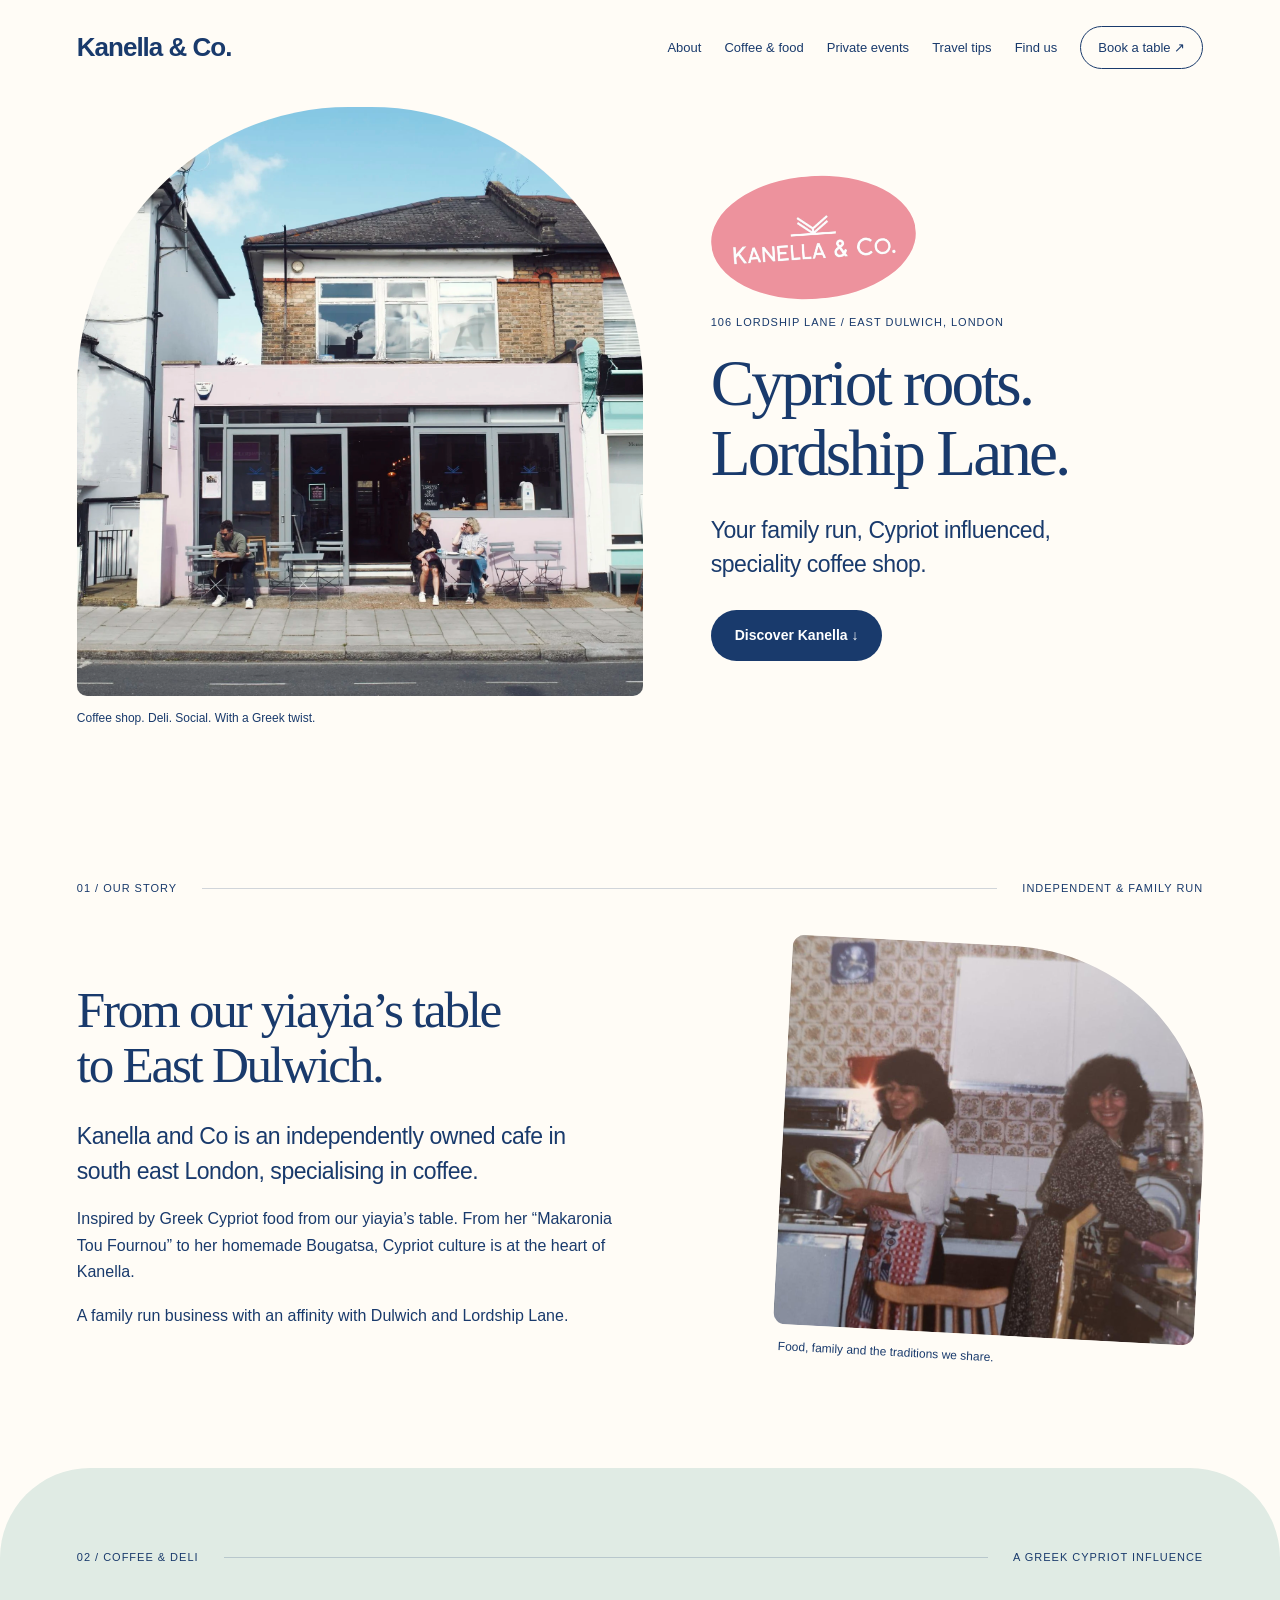
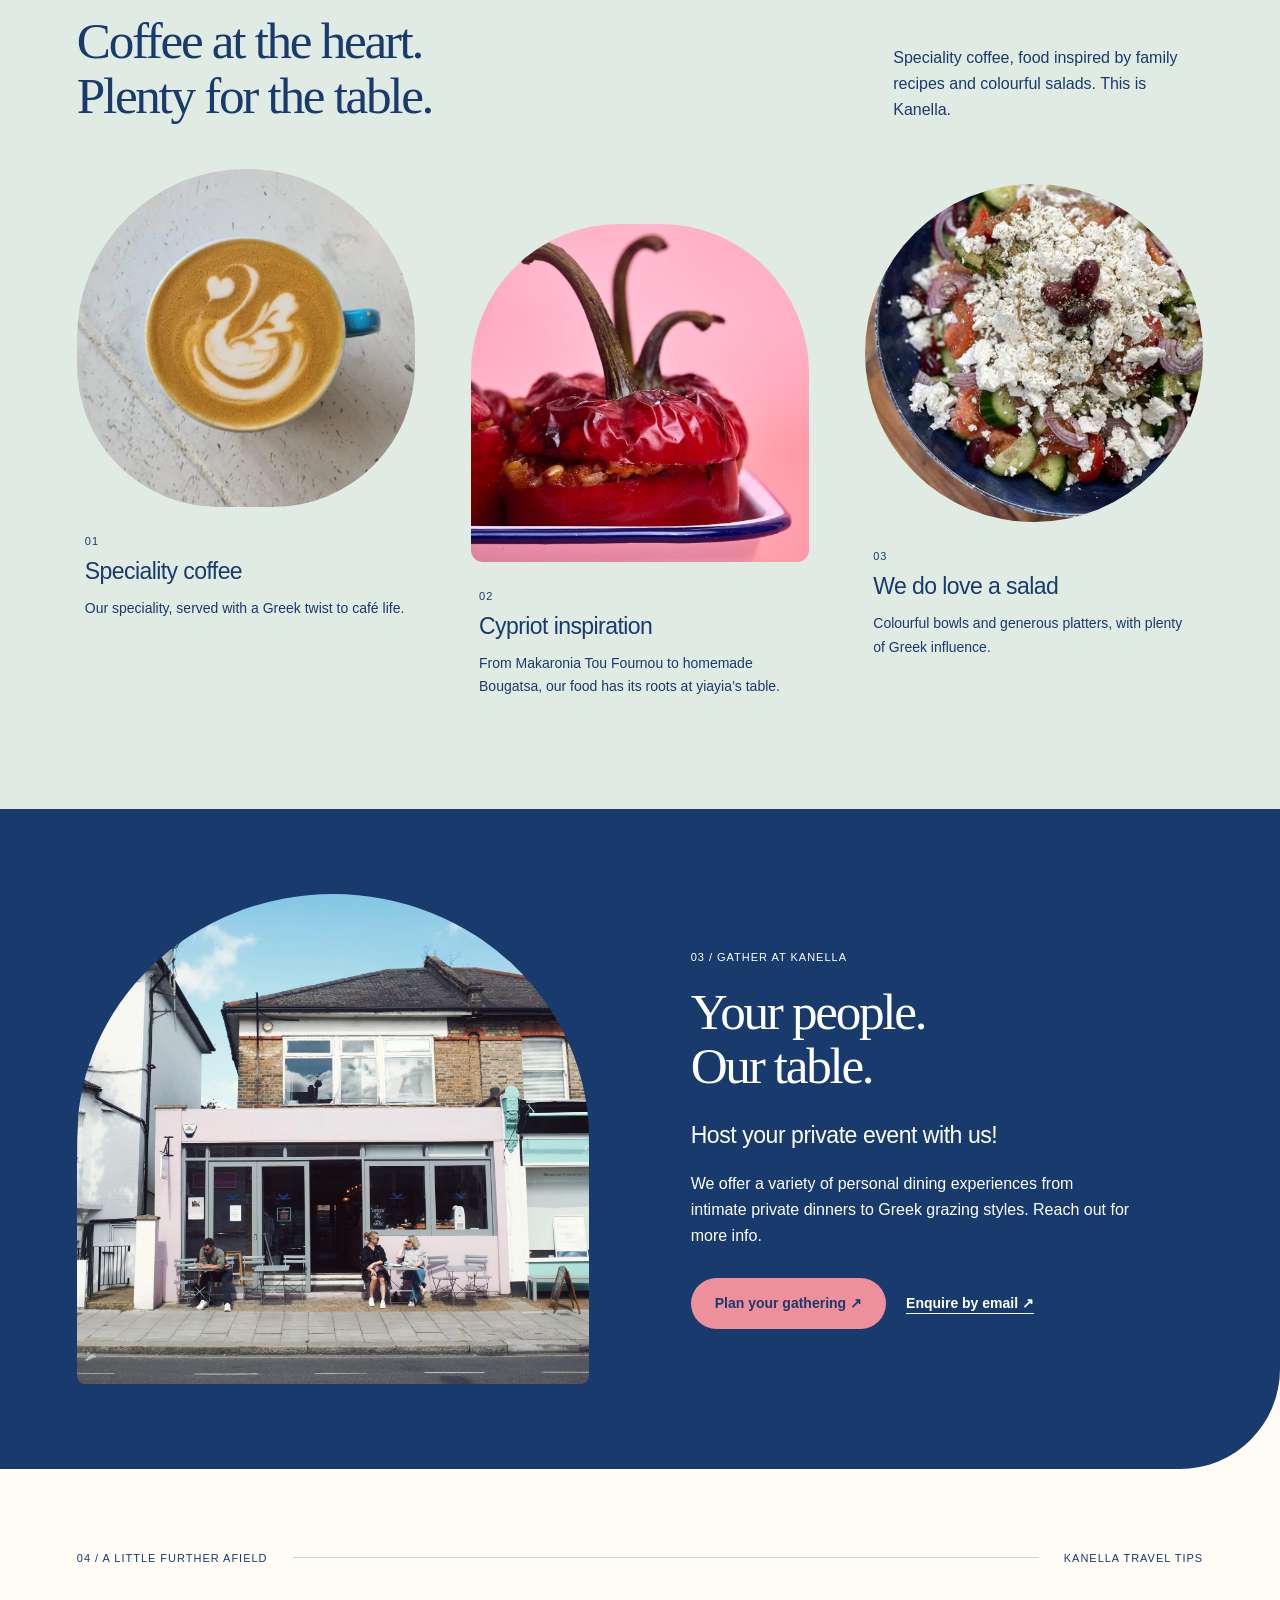
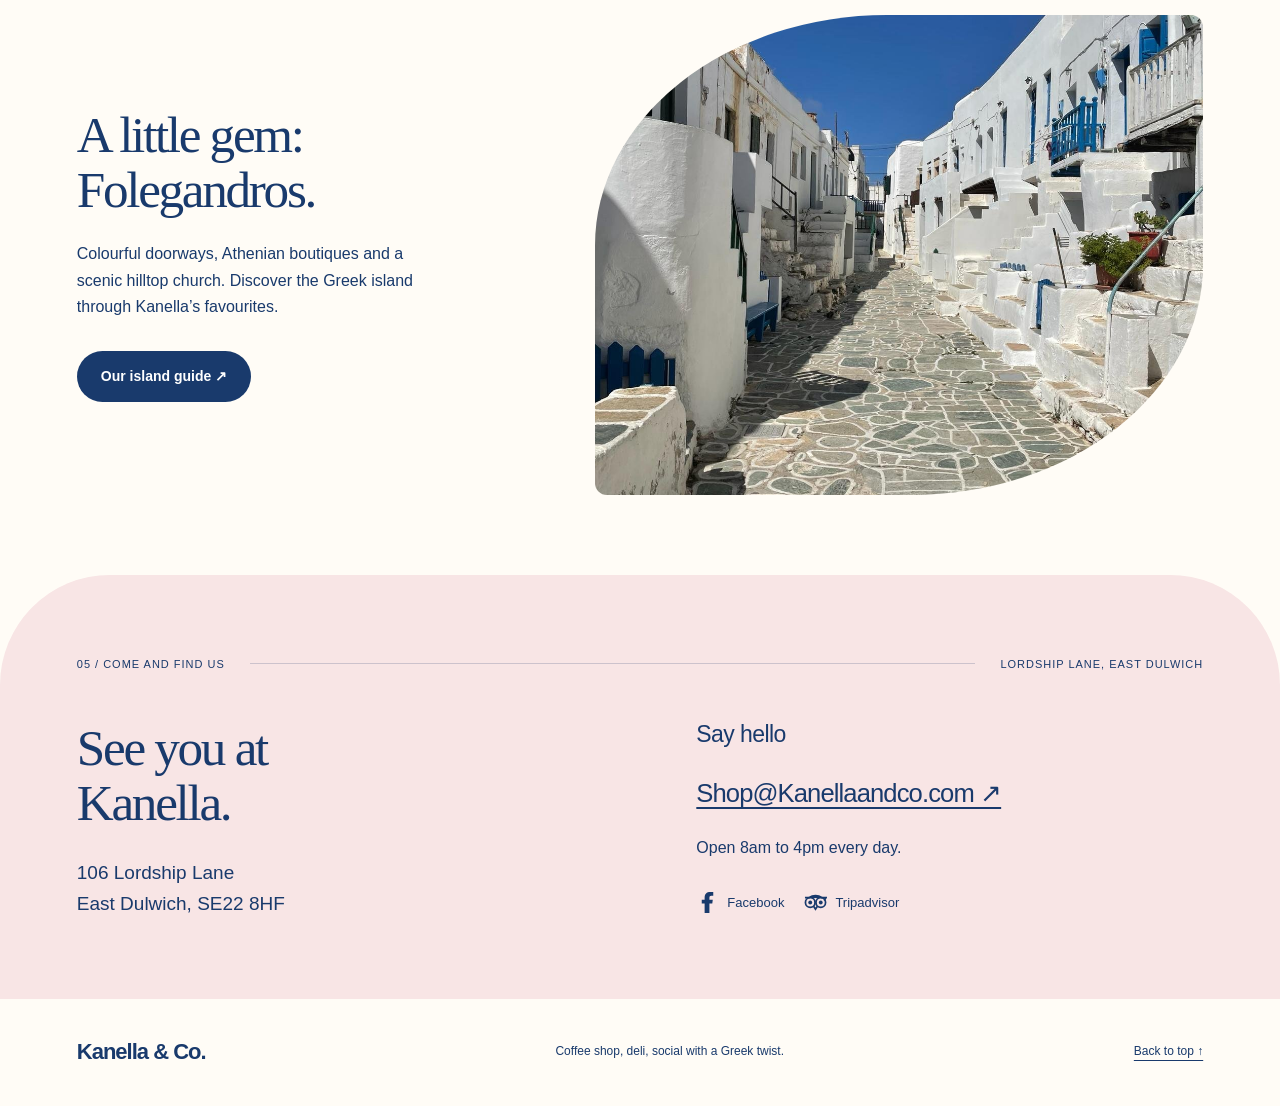
==== index.html @ f6c59795 "Update Kanella & Co website" ====
<!doctype html>
<html lang="en">
<head><meta charset="utf-8"><meta name="viewport" content="width=device-width, initial-scale=1"><meta name="theme-color" content="#193a6c"><meta name="description" content="Kanella & Co. An independent, family run speciality coffee shop with Greek Cypriot roots on Lordship Lane, East Dulwich."><title>Kanella & Co. | Coffee, deli & Greek Cypriot roots</title><link rel="stylesheet" href="styles.css"><script src="script.js" defer></script></head>
<body>
<a class="skip" href="#main">Skip to content</a>
<header class="header"><a class="wordmark" href="index.html" aria-label="Kanella & Co. home">Kanella &amp; Co.</a><nav id="navigation" aria-label="Main navigation"><a href="#about">About</a><a href="#food">Coffee &amp; food</a><a href="#events">Private events</a><a href="travel.html">Travel tips</a><a href="#contact">Find us</a><a class="nav-book" href="book.html">Book a table ↗</a></nav></header>
<main id="main">
<section class="opening" aria-labelledby="opening-title"><figure class="opening-photo"><img src="source-website/assets/image-3.webp" alt="Kanella & Co.'s pale pink frontage, with customers sitting outside on Lordship Lane" fetchpriority="high"><figcaption>Coffee shop. Deli. Social. With a Greek twist.</figcaption></figure><div class="opening-copy"><img class="brand-image" src="source-website/assets/image-2.webp" alt="Kanella & Co. logo" width="1500" height="900"><p class="eyebrow">106 Lordship Lane / East Dulwich, London</p><h1 id="opening-title">Cypriot roots.<br>Lordship Lane.</h1><p class="lead">Your family run, Cypriot influenced, speciality coffee shop.</p><div class="actions"><a class="button blue" href="#food">Discover Kanella ↓</a></div></div></section>
<section class="section intro" id="about" aria-labelledby="about-title"><div class="section-label"><span>01 / Our story</span><span>Independent &amp; family run</span></div><div class="story-grid"><div><h2 id="about-title">From our yiayia’s table<br>to East Dulwich.</h2><p class="lead">Kanella and Co is an independently owned cafe in south east London, specialising in coffee.</p><p>Inspired by Greek Cypriot food from our yiayia’s table. From her “Makaronia Tou Fournou” to her homemade Bougatsa, Cypriot culture is at the heart of Kanella.</p><p>A family run business with an affinity with Dulwich and Lordship Lane.</p></div><figure class="family-photo"><img src="source-website/assets/image-13.jpg" alt="A family photograph of two women washing and drying dishes in a kitchen" loading="lazy"><figcaption>Food, family and the traditions we share.</figcaption></figure></div></section>
<section class="food section" id="food" aria-labelledby="food-title"><div class="section-label"><span>02 / Coffee &amp; deli</span><span>A Greek Cypriot influence</span></div><div class="section-heading"><h2 id="food-title">Coffee at the heart.<br>Plenty for the table.</h2><p>Speciality coffee, food inspired by family recipes and colourful salads. This is Kanella.</p></div><div class="food-grid"><article class="food-card"><img src="source-website/assets/image-7.webp" alt="Latte art in a bright blue coffee cup" loading="lazy"><div><span class="eyebrow">01</span><h3>Speciality coffee</h3><p>Our speciality, served with a Greek twist to café life.</p></div></article><article class="food-card"><img src="source-website/assets/image-5.jpg" alt="Baked red peppers stuffed with rice in an enamel dish" loading="lazy"><div><span class="eyebrow">02</span><h3>Cypriot inspiration</h3><p>From Makaronia Tou Fournou to homemade Bougatsa, our food has its roots at yiayia’s table.</p></div></article><article class="food-card"><img src="source-facebook/assets/image-11.jpg" alt="Tomato, cucumber, olive and red onion salad topped with crumbled white cheese" loading="lazy"><div><span class="eyebrow">03</span><h3>We do love a salad</h3><p>Colourful bowls and generous platters, with plenty of Greek influence.</p></div></article></div></section>
<section class="events section" id="events" aria-labelledby="events-title"><div class="event-photo"><img src="source-website/assets/image-3.webp" alt="Kanella & Co.'s pale pink café frontage with customers sitting outside on Lordship Lane" loading="lazy"></div><div class="event-copy"><p class="eyebrow">03 / Gather at Kanella</p><h2 id="events-title">Your people.<br>Our table.</h2><p class="lead">Host your private event with us!</p><p>We offer a variety of personal dining experiences from intimate private dinners to Greek grazing styles. Reach out for more info.</p><div class="actions"><button class="button pink" type="button" data-open-event hidden>Plan your gathering ↗</button><a class="text-link" href="mailto:shop@kanellaandco.com">Enquire by email ↗</a></div></div></section>
<section class="travel-teaser section" aria-labelledby="travel-title"><div class="section-label"><span>04 / A little further afield</span><span>Kanella travel tips</span></div><div class="travel-preview"><div><h2 id="travel-title">A little gem:<br>Folegandros.</h2><p>Colourful doorways, Athenian boutiques and a scenic hilltop church. Discover the Greek island through Kanella’s favourites.</p><a class="button blue" href="travel.html">Our island guide ↗</a></div><img src="source-website/assets/image-14.jpg" alt="Whitewashed buildings and blue balconies on a stone-paved lane in Folegandros" loading="lazy"></div></section>
<section class="contact section" id="contact" aria-labelledby="contact-title"><div class="section-label"><span>05 / Come and find us</span><span>Lordship Lane, East Dulwich</span></div><div class="contact-grid"><div><h2 id="contact-title">See you at<br>Kanella.</h2><address>106 Lordship Lane<br>East Dulwich, SE22 8HF</address></div><div><h3>Say hello</h3><a class="email" href="mailto:Shop@Kanellaandco.com">Shop@Kanellaandco.com ↗</a><p>Open 8am to 4pm every day.</p><div class="social-links"><a href="https://www.facebook.com/Kanellaandco/"><svg viewBox="0 0 24 24" aria-hidden="true"><path d="M14 23V13h3l.5-4H14V7c0-1 .4-2 2-2h2V1h-3c-4 0-6 2-6 6v2H6v4h3v10z"/></svg><span>Facebook</span></a><a href="https://www.tripadvisor.com/Restaurant_Review-g186338-d12266046-Reviews-Kanella_Co-London_England.html"><svg viewBox="0 0 24 24" aria-hidden="true"><path d="M1 7h4a13 13 0 0 1 14 0h4l-2 3M8 7a12 12 0 0 1 8 0M10 16l2 3 2-3" fill="none" stroke="currentColor" stroke-width="1.8"/><g fill="none" stroke="currentColor" stroke-width="1.8"><circle cx="6.5" cy="12" r="5"/><circle cx="17.5" cy="12" r="5"/></g><circle cx="6.5" cy="12" r="2"/><circle cx="17.5" cy="12" r="2"/></svg><span>Tripadvisor</span></a></div></div></div></section>
</main>
<footer class="footer"><a class="wordmark" href="index.html">Kanella &amp; Co.</a><p>Coffee shop, deli, social with a Greek twist.</p><a href="#main">Back to top ↑</a></footer>
<dialog id="event-dialog" aria-labelledby="dialog-title"><div class="dialog-top"><span>Private events at Kanella</span><button type="button" class="close-dialog" aria-label="Close event planner">×</button></div><h2 id="dialog-title">Bring your plans<br>to the table.</h2><p>Make a few notes for your conversation with us.</p><form id="event-form"><label for="event-type">What are you planning?</label><select id="event-type" name="occasion"><option>Intimate private dinner</option><option>Greek grazing</option><option>Another private gathering</option></select><div class="form-row"><div><label for="event-date">Preferred date</label><input id="event-date" name="date" type="date"></div><div><label for="event-guests">Number of guests</label><input id="event-guests" name="guests" type="number" min="1" inputmode="numeric" placeholder="Your group size"></div></div><label for="event-notes">Anything else?</label><textarea id="event-notes" name="notes" rows="3" placeholder="The occasion, food preferences or questions"></textarea><button class="button blue" type="submit">Prepare my notes ↓</button></form><div id="event-result" class="result" hidden tabindex="-1" aria-live="polite"><h3>Your event notes</h3><p class="event-summary"></p><p>Keep these details handy when you contact us. Dates, guest numbers and arrangements can be discussed with the team.</p><a class="text-link" href="mailto:Shop@Kanellaandco.com">Shop@Kanellaandco.com ↗</a><p class="small">These notes stay on this page. No enquiry has been sent.</p></div></dialog>
</body></html>
---- styles.css ----
:root{--navy:#193a6c;--pink:#ed909c;--pale:#f8e5e5;--mint:#e0ebe4;--paper:#fffcf6;--line:rgba(25,58,108,.2);--space:clamp(24px,6vw,100px)}*{box-sizing:border-box}html{scroll-behavior:smooth;scroll-padding-top:24px}body{margin:0;background:var(--paper);color:var(--navy);font-family:Arial,Helvetica,sans-serif;font-size:16px;line-height:1.65}h1,h2,h3,p,figure{margin:0}h1,h2{font-family:Georgia,'Times New Roman',serif;font-weight:400;letter-spacing:-.045em;line-height:1.07;text-wrap:balance}h1{font-size:clamp(42px,5.1vw,74px)}h2{font-size:clamp(34px,4vw,58px)}h3{font-size:23px;font-weight:500;line-height:1.2;letter-spacing:-.025em}p+p{margin-top:18px}a{color:inherit;text-underline-offset:5px}img{display:block;width:100%;height:auto}button,input,select,textarea{font:inherit}button{cursor:pointer}button,a,input,select,textarea{-webkit-tap-highlight-color:transparent}a:focus-visible,button:focus-visible,input:focus-visible,select:focus-visible,textarea:focus-visible,[tabindex='-1']:focus-visible{outline:3px solid #a04621;outline-offset:5px}[hidden]{display:none!important}.skip{position:fixed;z-index:30;top:-100px;left:15px;padding:12px 20px;background:var(--paper)}.skip:focus{top:15px}.header{display:flex;flex-wrap:wrap;align-items:center;justify-content:space-between;gap:20px 24px;padding:26px var(--space)}.wordmark{font-size:26px;letter-spacing:-1px;font-weight:700;text-decoration:none;white-space:nowrap}.header nav{display:flex;flex-wrap:wrap;align-items:center;justify-content:flex-end;gap:12px clamp(14px,1.8vw,28px)}.header nav a{font-size:13px;text-decoration:none}.header nav a:hover,.header nav a[aria-current]{text-decoration:underline}.header .nav-book{border:1px solid var(--navy);border-radius:40px;padding:10px 17px}.eyebrow,.section-label{font-size:11px;letter-spacing:.09em;text-transform:uppercase}.eyebrow{display:block;margin-bottom:18px}.opening{position:relative;display:grid;grid-template-columns:1.15fr 1fr;gap:6%;align-items:center;padding:12px var(--space) 70px;background:var(--paper)}.opening-photo img{height:clamp(420px,46vw,650px);object-fit:cover;object-position:45% center;border-radius:48% 48% 10px 10px}.opening-photo figcaption,figcaption{font-size:12px;margin-top:13px}.opening-copy{padding:15px 0}.brand-image{width:205px;margin:0 0 14px;transform:rotate(-4deg);border-radius:50%}.opening-copy>.lead{margin-top:24px;max-width:360px}.lead{font-size:clamp(20px,1.8vw,25px);line-height:1.5;letter-spacing:-.02em}.actions{display:flex;flex-wrap:wrap;align-items:center;gap:20px;margin-top:28px}.button{display:inline-flex;align-items:center;justify-content:center;border:1px solid transparent;border-radius:40px;padding:14px 23px;font-size:14px;font-weight:600;text-decoration:none;line-height:1.5;transition:background .18s,transform .18s}.button:hover{transform:translateY(-2px)}.blue{background:var(--navy);color:white}.blue:hover{background:#102c54}.pink{background:var(--pink);color:var(--navy)}.pink:hover{background:var(--pale)}.text-link{font-size:14px;font-weight:600}.section{padding:80px var(--space)}.section-label{display:flex;align-items:center;justify-content:space-between;gap:25px;margin-bottom:48px}.section-label:after{content:'';height:1px;background:var(--line);flex:1;order:1}.section-label span:last-child{order:2}.story-grid{display:grid;grid-template-columns:1.15fr .85fr;align-items:center;gap:12%}.story-grid h2{margin-bottom:26px}.story-grid p{max-width:540px}.family-photo{transform:rotate(3deg)}.family-photo img{aspect-ratio:1.08;object-fit:cover;border-radius:12px 48% 12px 12px}.family-photo figcaption{padding-left:6px}.food{background:var(--mint);border-radius:90px 90px 0 0;margin-top:20px;padding-bottom:110px}.section-heading{display:flex;justify-content:space-between;align-items:end;gap:40px;margin-bottom:45px}.section-heading>p{max-width:310px}.food-grid{display:grid;grid-template-columns:repeat(3,minmax(0,1fr));gap:5%}.food-card img{aspect-ratio:1;object-fit:cover;border-radius:50% 50% 42% 42%}.food-card:nth-child(2){padding-top:55px}.food-card:nth-child(2) img{border-radius:44% 44% 12px 12px}.food-card:nth-child(3){padding-top:15px}.food-card:nth-child(3) img{border-radius:50%}.food-card>div{padding:25px 8px 0}.food-card .eyebrow{margin-bottom:8px}.food-card h3{margin-bottom:12px}.food-card p{font-size:14px}.events{display:grid;grid-template-columns:1fr 1fr;align-items:center;gap:9%;background:var(--navy);color:white;border-radius:0 0 100px 0;padding-top:85px;padding-bottom:85px}.event-photo img{height:490px;object-fit:cover;border-radius:50% 50% 8px 8px}.event-copy h2{margin-bottom:24px}.event-copy .lead{margin-bottom:16px}.event-copy p{max-width:440px}.travel-preview{display:grid;grid-template-columns:.8fr 1.2fr;gap:10%;align-items:center}.travel-preview p{margin:24px 0 30px;max-width:350px}.travel-preview>img{height:480px;object-fit:cover;border-radius:48% 12px 48% 12px}.contact{background:var(--pale);border-radius:110px 110px 0 0}.contact-grid{display:grid;grid-template-columns:1fr 1fr;gap:10%}.contact h2{margin-bottom:28px}address{font-style:normal;font-size:19px;line-height:1.6}.contact h3{margin-bottom:24px}.email{display:inline-block;font-size:clamp(18px,2vw,27px);letter-spacing:-.035em;overflow-wrap:anywhere;margin-bottom:20px}.social-links{display:flex;align-items:center;flex-wrap:wrap;gap:20px;margin-top:30px}.social-links a{display:inline-flex;align-items:center;gap:8px;font-size:13px;text-decoration:none}.social-links a:hover span{text-decoration:underline}.social-links svg{width:23px;height:23px;fill:currentColor;flex:none}.footer{display:flex;justify-content:space-between;align-items:center;gap:25px;flex-wrap:wrap;padding:35px var(--space)}.footer p,.footer>a:not(.wordmark){font-size:12px}.footer .wordmark{font-size:22px}.footer .social-links{margin:0}.island-opening{position:relative;padding:15px var(--space) 65px;display:flex;flex-direction:column}.island-opening>figure img{height:clamp(350px,44vw,620px);object-fit:cover;object-position:center 60%;border-radius:190px 190px 20px 20px}.island-title{position:relative;align-self:center;margin-top:-95px;background:var(--paper);border-radius:65px 65px 0 0;padding:32px 55px 0;text-align:center;max-width:95%}.island-title h1{font-size:clamp(46px,8vw,110px);margin:12px 0}.island-title .eyebrow{margin:18px 0 0}.back-link{font-size:12px}.island-intro{padding-top:25px}.island-intro-grid{display:grid;grid-template-columns:1fr 1.1fr;gap:10%;margin-bottom:45px}.island-pair{display:grid;grid-template-columns:1fr 1fr;gap:6%;align-items:start}.island-pair img{height:470px;object-fit:cover;border-radius:48% 48% 10px 10px}.island-pair figure:nth-child(2){padding-top:90px}.island-pair figure:nth-child(2) img{height:380px;border-radius:12px 12px 48% 48%}.island-favourites{background:var(--mint);border-radius:100px 0 100px 0}.favourites-grid{display:grid;grid-template-columns:1fr 1fr;gap:10%;align-items:center}.favourite-list{list-style:none;padding:0;margin:30px 0 0}.favourite-list li{display:flex;align-items:center;gap:24px;padding:21px 0;border-bottom:1px solid var(--line)}.favourite-list li>span{font-size:11px}.favourite-list h3{font-family:Georgia,'Times New Roman',serif;font-size:clamp(23px,2.5vw,34px)}.island-photo-stack{display:grid;gap:30px}.island-photo-stack img{height:300px;object-fit:cover;border-radius:50% 50% 12px 12px}.island-photo-stack img:nth-child(2){width:83%;height:260px;justify-self:end;border-radius:12px 12px 45% 45%}.return-block{display:grid;grid-template-columns:1fr 1fr;gap:10%;align-items:center}.return-block>img{max-width:400px;justify-self:center;border-radius:50%;transform:rotate(-5deg)}.return-block p{margin-top:22px}.booking-layout{display:grid;grid-template-columns:1fr 1fr;gap:10%;align-items:start;padding-top:40px;background:var(--paper)}.booking-story h1{margin-bottom:22px}.booking-story>.lead{margin-bottom:20px}.booking-story>p{max-width:480px}.booking-story figure{max-width:360px;margin:35px 0}.booking-story figure img{height:300px;object-fit:cover;border-radius:50% 50% 35% 35%}.booking-story address{margin-bottom:15px}.booking-planner{padding:45px 35px;background:var(--mint);border-radius:90px 90px 28px 28px}.booking-planner h2{font-size:42px;margin-bottom:18px}.booking-planner>p{font-size:14px}.booking-gather{display:grid;grid-template-columns:1fr 1fr;gap:10%;align-items:center;background:var(--pale);border-radius:90px 90px 0 0}.booking-gather h2{font-size:42px}.booking-gather .text-link{display:inline-block;margin-top:20px}dialog{width:min(640px,calc(100% - 32px));max-height:90vh;max-height:90dvh;overflow:auto;border:0;border-radius:36px;padding:34px;background:var(--paper);color:var(--navy)}dialog::backdrop{background:rgba(10,27,53,.75)}.dialog-top{display:flex;justify-content:space-between;align-items:center;gap:20px;font-size:12px;margin-bottom:20px}.close-dialog{background:transparent;border:0;padding:0 8px;color:inherit;font-size:32px;line-height:1.2}dialog h2{font-size:42px;margin-bottom:18px}dialog>p{font-size:14px}form{margin-top:25px}label{display:block;font-size:13px;font-weight:600;margin-bottom:8px}input,select,textarea{width:100%;min-width:0;padding:13px;border:1px solid #62798d;border-radius:14px;background:var(--paper);color:var(--navy);margin-bottom:20px}textarea{resize:vertical}.form-row{display:grid;grid-template-columns:1fr 1fr;gap:15px}.optional{font-weight:400}.small,.field-note{font-size:12px;margin-bottom:20px}.field-note{margin-top:-7px}.result{border-top:1px solid var(--line);padding-top:25px;margin-top:30px}.result>p{font-size:14px;margin-top:16px}.event-summary,.visit-summary{white-space:pre-wrap;overflow-wrap:anywhere;background:var(--paper);padding:20px;border-radius:20px}.result .text-link{display:inline-block;margin-top:18px;overflow-wrap:anywhere}.text-button{display:block;border:0;background:transparent;color:inherit;padding:8px 0;margin-top:20px;font-size:14px;text-decoration:underline;text-underline-offset:5px}@media(min-width:1700px){body{max-width:1800px;margin:auto}}@media(max-width:1100px){.header{padding:22px 26px;gap:18px}.header nav{gap:12px 14px}.header nav a{font-size:12px}.wordmark{font-size:23px}.opening{gap:5%}.opening-photo img{height:530px}.brand-image{width:160px}.opening h1{font-size:49px}.booking-layout{gap:6%}.booking-planner{padding:38px 25px}.event-photo img{height:420px}}@media(max-width:800px){.header{gap:0;padding:20px 24px}.header nav{width:100%;padding-top:20px;justify-content:flex-start;gap:14px 22px}.header nav a{font-size:14px}.opening{grid-template-columns:1fr;gap:25px;padding:10px 24px 45px}.opening-photo img{height:350px;border-radius:160px 160px 12px 12px;object-position:center}.opening-copy{position:relative;padding:0}.brand-image{width:125px;float:right;margin:0 0 10px 15px}.opening-copy>.eyebrow{padding-top:12px;font-size:10px;max-width:230px}.opening h1{font-size:clamp(39px,8vw,59px)}.opening-copy>.lead{max-width:410px;margin-top:20px}.section{padding:48px 24px}.section-label{margin-bottom:30px;font-size:10px;gap:15px}.section-label span:last-child{max-width:45%;text-align:right}.story-grid{grid-template-columns:1fr;gap:35px}.family-photo{width:85%;justify-self:center;transform:rotate(2deg)}.family-photo img{aspect-ratio:1.3}.food{border-radius:55px 55px 0 0;margin-top:10px}.section-heading{display:block;margin-bottom:35px}.section-heading>p{max-width:410px;margin-top:22px}.food-grid{gap:35px;grid-template-columns:1fr}.food-card{display:grid;grid-template-columns:42% 1fr;align-items:center;gap:22px}.food-card:nth-child(2),.food-card:nth-child(3){padding-top:0}.food-card>div{padding:0}.food-card h3{font-size:22px}.food-card p{font-size:13px}.food-card .eyebrow{font-size:10px}.events{grid-template-columns:1fr;gap:35px;border-radius:0 0 65px 0}.event-photo img{height:330px;max-width:500px;margin:auto;border-radius:150px 150px 12px 12px}.event-copy h2{font-size:45px}.travel-preview{grid-template-columns:1fr;gap:30px}.travel-preview>img{height:370px;border-radius:45% 10px 45% 10px}.travel-preview p{max-width:450px}.contact{border-radius:60px 60px 0 0}.contact-grid{grid-template-columns:1fr;gap:35px}.contact h2{margin-bottom:24px}.email{font-size:23px}.footer{padding:30px 24px;flex-direction:column;align-items:flex-start;gap:18px}.island-opening{padding:12px 24px 40px}.island-opening>figure img{height:350px;border-radius:120px 120px 12px 12px}.island-title{margin-top:-45px;border-radius:35px 35px 0 0;padding:22px 18px 0}.island-title h1{font-size:clamp(40px,10vw,75px)}.island-title .lead{font-size:20px}.island-title .eyebrow{font-size:10px}.island-intro{padding-top:20px}.island-intro-grid{grid-template-columns:1fr;gap:25px;margin-bottom:30px}.island-pair{gap:20px}.island-pair img{height:290px}.island-pair figure:nth-child(2){padding-top:60px}.island-pair figure:nth-child(2) img{height:230px}.island-pair figcaption{font-size:11px}.island-favourites{border-radius:60px 0 60px 0}.favourites-grid{grid-template-columns:1fr;gap:35px}.island-photo-stack{grid-template-columns:1fr 1fr;gap:20px}.island-photo-stack img,.island-photo-stack img:nth-child(2){width:100%;height:240px}.island-photo-stack img:nth-child(2){margin-top:35px}.return-block{grid-template-columns:1fr;gap:20px}.return-block>img{max-width:250px}.booking-layout{grid-template-columns:1fr;gap:40px;padding-top:25px}.booking-story figure{max-width:100%;display:grid;grid-template-columns:1fr 1fr;align-items:center;gap:24px}.booking-story figure img{height:240px}.booking-story figure figcaption{max-width:140px}.booking-planner{padding:35px 25px;border-radius:60px 60px 25px 25px}.booking-gather{grid-template-columns:1fr;gap:25px;border-radius:60px 60px 0 0}.booking-gather h2{font-size:36px}dialog{padding:26px;border-radius:25px}dialog h2{font-size:35px}}@media(max-width:420px){.brand-image{width:100px}.opening h1{font-size:38px}.opening-photo img{height:300px}.food-card{grid-template-columns:38% 1fr;gap:16px}.food-card h3{font-size:20px}.food-card p{font-size:12px}.form-row{grid-template-columns:1fr;gap:0}.booking-story figure{grid-template-columns:1fr}.booking-story figure img{max-width:280px}.booking-story figure figcaption{max-width:none;margin-top:0}.booking-planner{padding:32px 20px}.island-pair{grid-template-columns:1fr}.island-pair figure:nth-child(2){padding-top:15px}.island-pair img,.island-pair figure:nth-child(2) img{height:330px}.island-photo-stack{gap:12px}.island-photo-stack img,.island-photo-stack img:nth-child(2){height:190px}.section-label:after{display:none}.email{font-size:20px}}@media(prefers-reduced-motion:reduce){html{scroll-behavior:auto}*,*::before,*::after{animation:none!important;transition:none!important}}
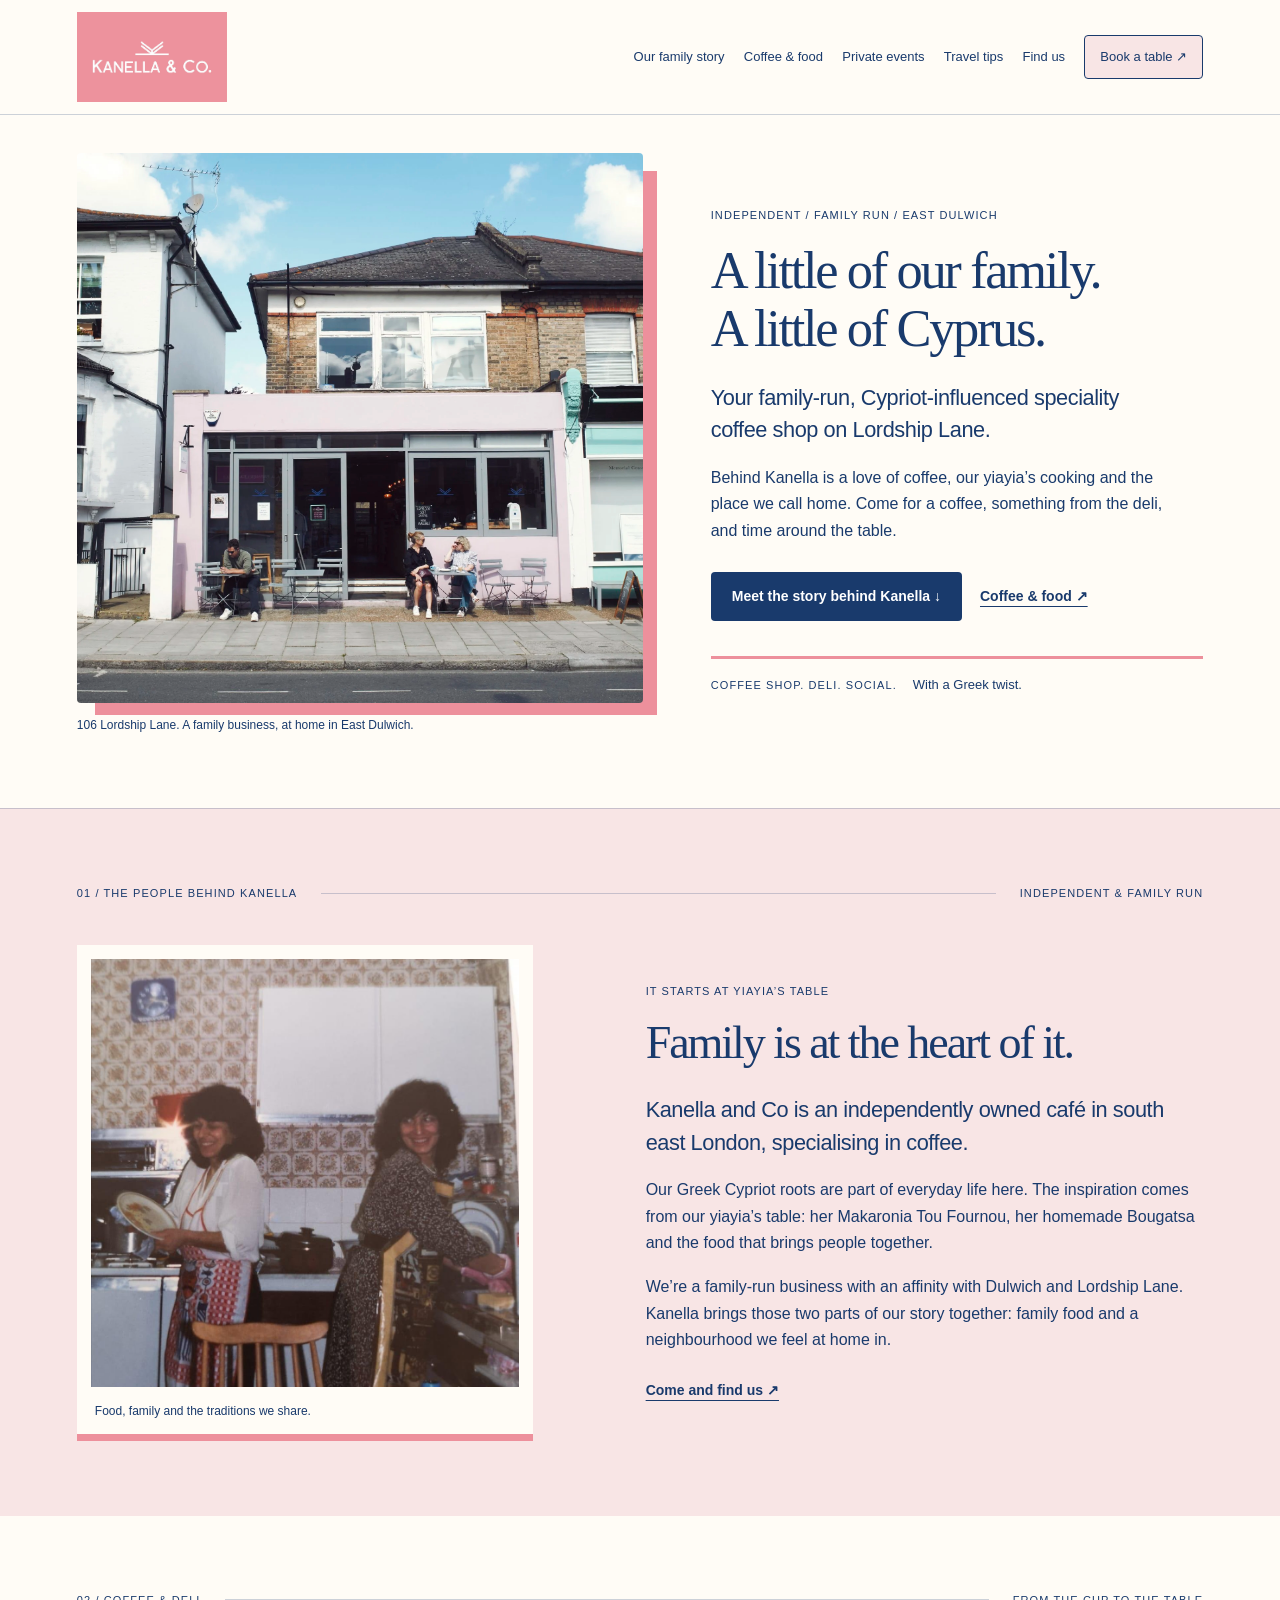
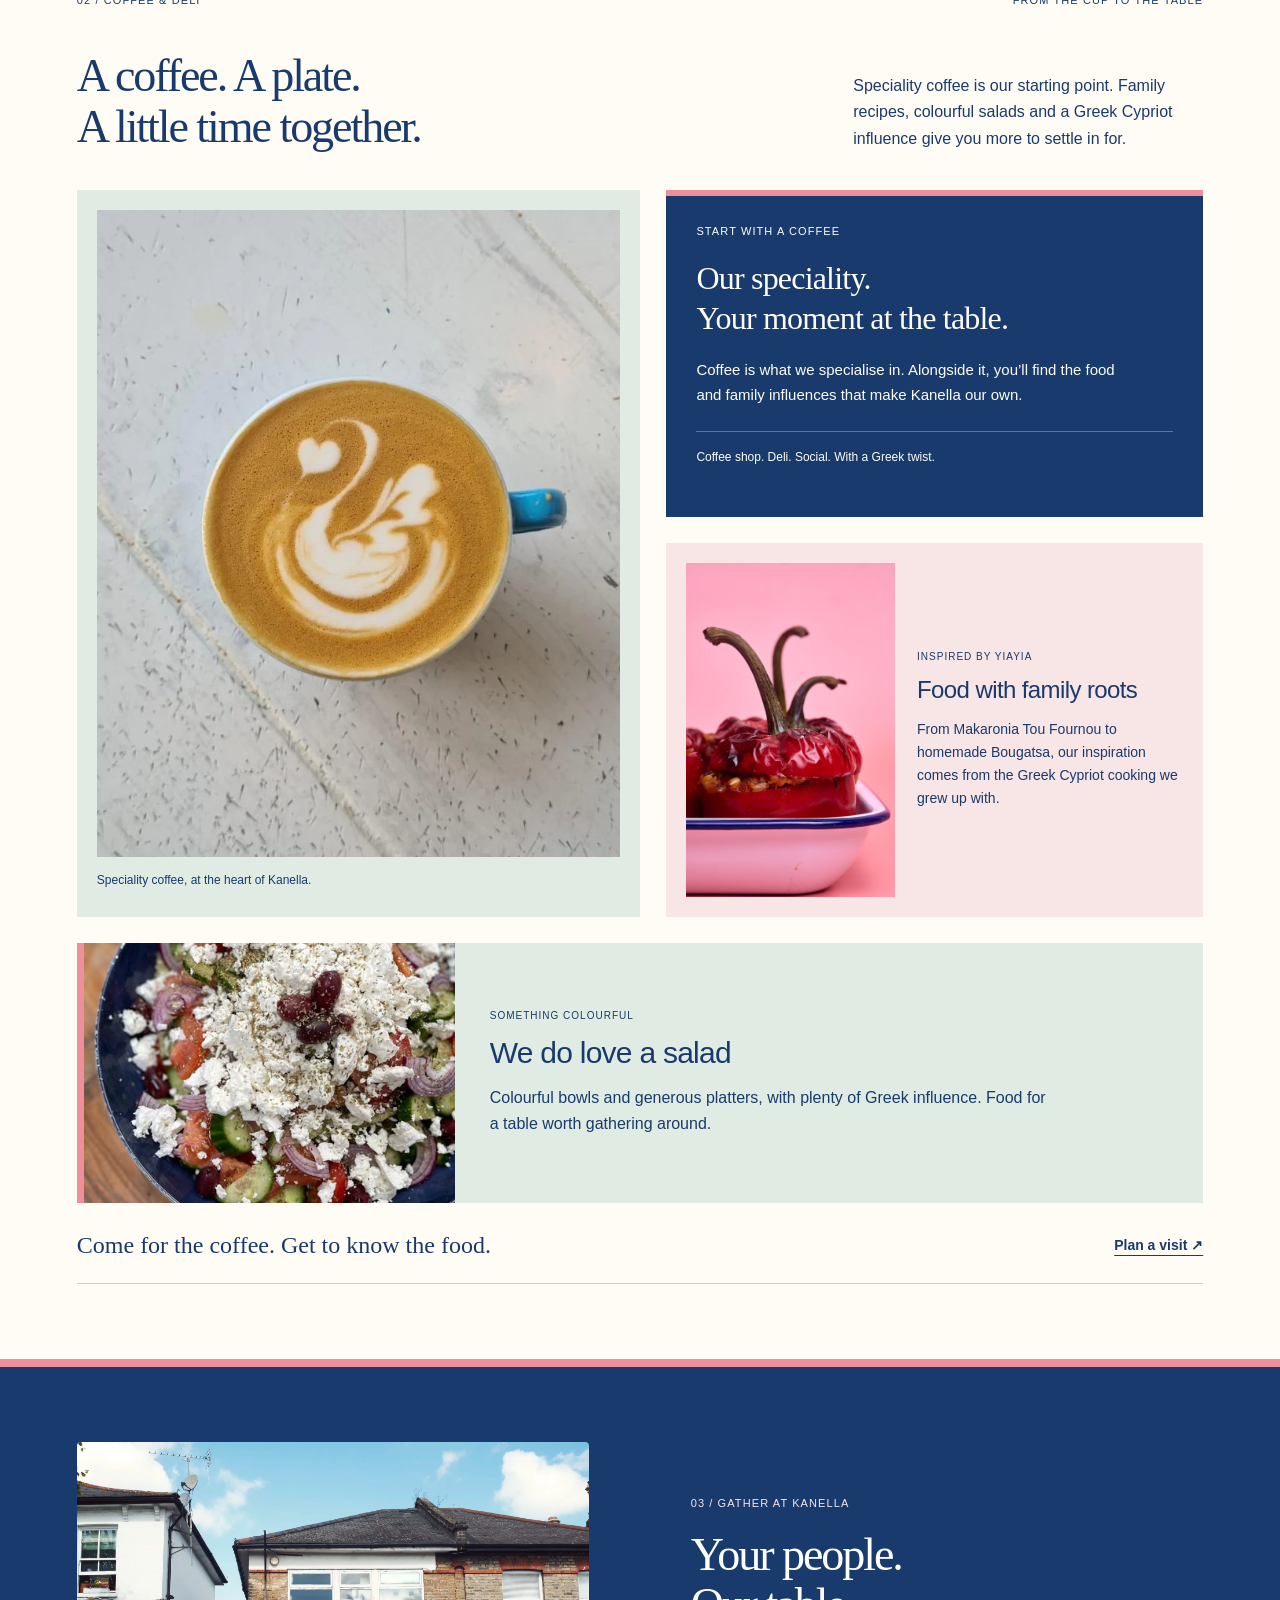
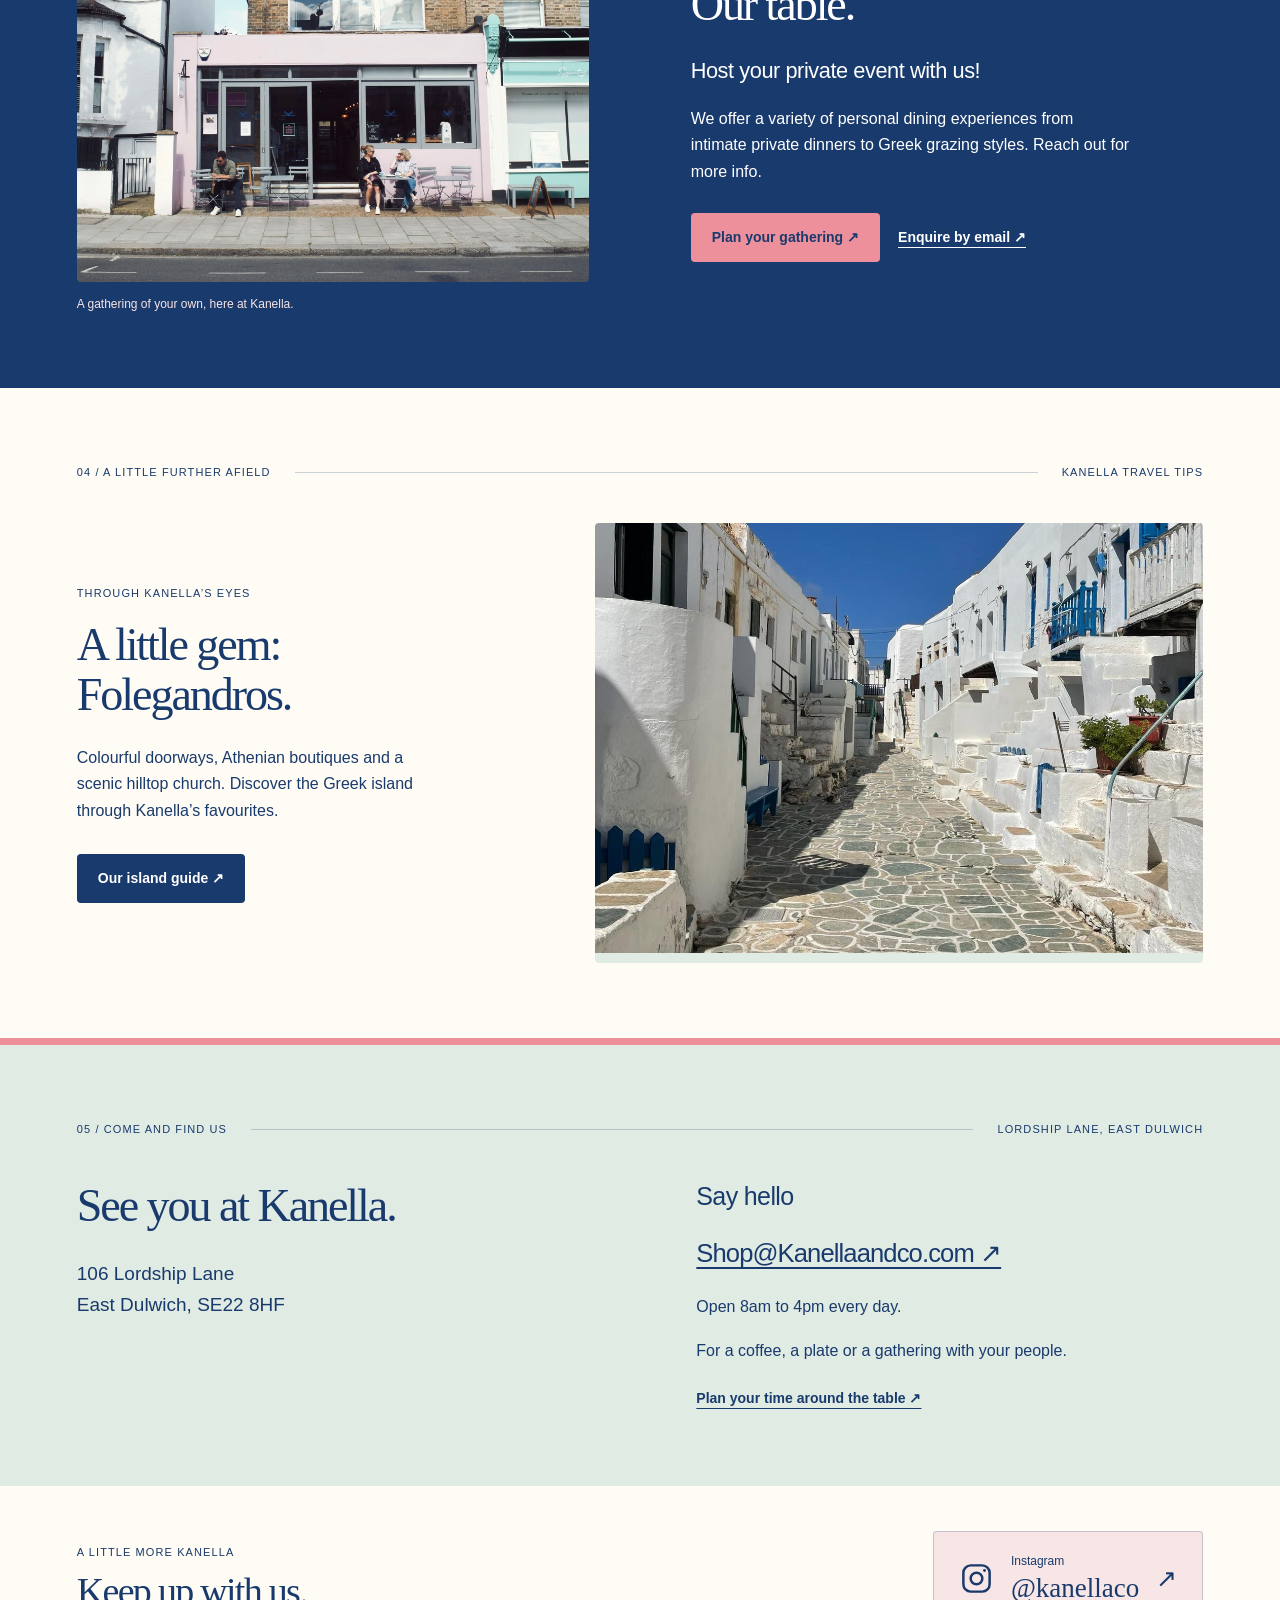
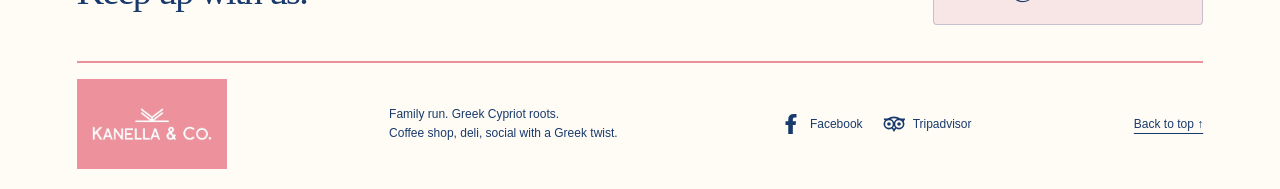
==== commit b5635c8f: "Update Kanella & Co website" ====
--- a/index.html
+++ b/index.html
@@ -1,17 +1,17 @@
 <!doctype html>
 <html lang="en">
-<head><meta charset="utf-8"><meta name="viewport" content="width=device-width, initial-scale=1"><meta name="theme-color" content="#193a6c"><meta name="description" content="Kanella & Co. An independent, family run speciality coffee shop with Greek Cypriot roots on Lordship Lane, East Dulwich."><title>Kanella & Co. | Coffee, deli & Greek Cypriot roots</title><link rel="stylesheet" href="styles.css"><script src="script.js" defer></script></head>
+<head><meta charset="utf-8"><meta name="viewport" content="width=device-width, initial-scale=1"><meta name="theme-color" content="#193a6c"><meta name="description" content="Meet Kanella & Co., an independent, family-run speciality coffee shop with Greek Cypriot roots on Lordship Lane, East Dulwich."><title>Kanella & Co. | Family, coffee & Greek Cypriot food</title><link rel="stylesheet" href="styles.css"><script src="script.js" defer></script></head>
 <body>
 <a class="skip" href="#main">Skip to content</a>
-<header class="header"><a class="wordmark" href="index.html" aria-label="Kanella & Co. home">Kanella &amp; Co.</a><nav id="navigation" aria-label="Main navigation"><a href="#about">About</a><a href="#food">Coffee &amp; food</a><a href="#events">Private events</a><a href="travel.html">Travel tips</a><a href="#contact">Find us</a><a class="nav-book" href="book.html">Book a table ↗</a></nav></header>
+<header class="header"><a class="wordmark" href="index.html" aria-label="Kanella & Co. home"><img src="source-website/assets/image-2.webp" alt="Kanella & Co." width="1500" height="900"></a><nav aria-label="Main navigation"><a href="#about">Our family story</a><a href="#food">Coffee &amp; food</a><a href="#events">Private events</a><a href="travel.html">Travel tips</a><a href="#contact">Find us</a><a class="nav-book" href="book.html">Book a table ↗</a></nav></header>
 <main id="main">
-<section class="opening" aria-labelledby="opening-title"><figure class="opening-photo"><img src="source-website/assets/image-3.webp" alt="Kanella & Co.'s pale pink frontage, with customers sitting outside on Lordship Lane" fetchpriority="high"><figcaption>Coffee shop. Deli. Social. With a Greek twist.</figcaption></figure><div class="opening-copy"><img class="brand-image" src="source-website/assets/image-2.webp" alt="Kanella & Co. logo" width="1500" height="900"><p class="eyebrow">106 Lordship Lane / East Dulwich, London</p><h1 id="opening-title">Cypriot roots.<br>Lordship Lane.</h1><p class="lead">Your family run, Cypriot influenced, speciality coffee shop.</p><div class="actions"><a class="button blue" href="#food">Discover Kanella ↓</a></div></div></section>
-<section class="section intro" id="about" aria-labelledby="about-title"><div class="section-label"><span>01 / Our story</span><span>Independent &amp; family run</span></div><div class="story-grid"><div><h2 id="about-title">From our yiayia’s table<br>to East Dulwich.</h2><p class="lead">Kanella and Co is an independently owned cafe in south east London, specialising in coffee.</p><p>Inspired by Greek Cypriot food from our yiayia’s table. From her “Makaronia Tou Fournou” to her homemade Bougatsa, Cypriot culture is at the heart of Kanella.</p><p>A family run business with an affinity with Dulwich and Lordship Lane.</p></div><figure class="family-photo"><img src="source-website/assets/image-13.jpg" alt="A family photograph of two women washing and drying dishes in a kitchen" loading="lazy"><figcaption>Food, family and the traditions we share.</figcaption></figure></div></section>
-<section class="food section" id="food" aria-labelledby="food-title"><div class="section-label"><span>02 / Coffee &amp; deli</span><span>A Greek Cypriot influence</span></div><div class="section-heading"><h2 id="food-title">Coffee at the heart.<br>Plenty for the table.</h2><p>Speciality coffee, food inspired by family recipes and colourful salads. This is Kanella.</p></div><div class="food-grid"><article class="food-card"><img src="source-website/assets/image-7.webp" alt="Latte art in a bright blue coffee cup" loading="lazy"><div><span class="eyebrow">01</span><h3>Speciality coffee</h3><p>Our speciality, served with a Greek twist to café life.</p></div></article><article class="food-card"><img src="source-website/assets/image-5.jpg" alt="Baked red peppers stuffed with rice in an enamel dish" loading="lazy"><div><span class="eyebrow">02</span><h3>Cypriot inspiration</h3><p>From Makaronia Tou Fournou to homemade Bougatsa, our food has its roots at yiayia’s table.</p></div></article><article class="food-card"><img src="source-facebook/assets/image-11.jpg" alt="Tomato, cucumber, olive and red onion salad topped with crumbled white cheese" loading="lazy"><div><span class="eyebrow">03</span><h3>We do love a salad</h3><p>Colourful bowls and generous platters, with plenty of Greek influence.</p></div></article></div></section>
-<section class="events section" id="events" aria-labelledby="events-title"><div class="event-photo"><img src="source-website/assets/image-3.webp" alt="Kanella & Co.'s pale pink café frontage with customers sitting outside on Lordship Lane" loading="lazy"></div><div class="event-copy"><p class="eyebrow">03 / Gather at Kanella</p><h2 id="events-title">Your people.<br>Our table.</h2><p class="lead">Host your private event with us!</p><p>We offer a variety of personal dining experiences from intimate private dinners to Greek grazing styles. Reach out for more info.</p><div class="actions"><button class="button pink" type="button" data-open-event hidden>Plan your gathering ↗</button><a class="text-link" href="mailto:shop@kanellaandco.com">Enquire by email ↗</a></div></div></section>
-<section class="travel-teaser section" aria-labelledby="travel-title"><div class="section-label"><span>04 / A little further afield</span><span>Kanella travel tips</span></div><div class="travel-preview"><div><h2 id="travel-title">A little gem:<br>Folegandros.</h2><p>Colourful doorways, Athenian boutiques and a scenic hilltop church. Discover the Greek island through Kanella’s favourites.</p><a class="button blue" href="travel.html">Our island guide ↗</a></div><img src="source-website/assets/image-14.jpg" alt="Whitewashed buildings and blue balconies on a stone-paved lane in Folegandros" loading="lazy"></div></section>
-<section class="contact section" id="contact" aria-labelledby="contact-title"><div class="section-label"><span>05 / Come and find us</span><span>Lordship Lane, East Dulwich</span></div><div class="contact-grid"><div><h2 id="contact-title">See you at<br>Kanella.</h2><address>106 Lordship Lane<br>East Dulwich, SE22 8HF</address></div><div><h3>Say hello</h3><a class="email" href="mailto:Shop@Kanellaandco.com">Shop@Kanellaandco.com ↗</a><p>Open 8am to 4pm every day.</p><div class="social-links"><a href="https://www.facebook.com/Kanellaandco/"><svg viewBox="0 0 24 24" aria-hidden="true"><path d="M14 23V13h3l.5-4H14V7c0-1 .4-2 2-2h2V1h-3c-4 0-6 2-6 6v2H6v4h3v10z"/></svg><span>Facebook</span></a><a href="https://www.tripadvisor.com/Restaurant_Review-g186338-d12266046-Reviews-Kanella_Co-London_England.html"><svg viewBox="0 0 24 24" aria-hidden="true"><path d="M1 7h4a13 13 0 0 1 14 0h4l-2 3M8 7a12 12 0 0 1 8 0M10 16l2 3 2-3" fill="none" stroke="currentColor" stroke-width="1.8"/><g fill="none" stroke="currentColor" stroke-width="1.8"><circle cx="6.5" cy="12" r="5"/><circle cx="17.5" cy="12" r="5"/></g><circle cx="6.5" cy="12" r="2"/><circle cx="17.5" cy="12" r="2"/></svg><span>Tripadvisor</span></a></div></div></div></section>
+<section class="opening" aria-labelledby="opening-title"><figure class="opening-photo"><img src="source-website/assets/image-3.webp" alt="Kanella & Co.'s pale pink frontage, with customers sitting outside on Lordship Lane" fetchpriority="high"><figcaption>106 Lordship Lane. A family business, at home in East Dulwich.</figcaption></figure><div class="opening-copy"><p class="eyebrow">Independent / Family run / East Dulwich</p><h1 id="opening-title">A little of our family.<br>A little of Cyprus.</h1><p class="lead">Your family-run, Cypriot-influenced speciality coffee shop on Lordship Lane.</p><p>Behind Kanella is a love of coffee, our yiayia’s cooking and the place we call home. Come for a coffee, something from the deli, and time around the table.</p><div class="actions"><a class="button blue" href="#about">Meet the story behind Kanella ↓</a><a class="text-link" href="#food">Coffee &amp; food ↗</a></div><div class="opening-note"><span class="small-label">Coffee shop. Deli. Social.</span><span>With a Greek twist.</span></div></div></section>
+<section class="section intro" id="about" aria-labelledby="about-title"><div class="section-label"><span>01 / The people behind Kanella</span><span>Independent &amp; family run</span></div><div class="story-grid"><figure class="family-photo"><img src="source-website/assets/image-13.jpg" alt="A family photograph of two women washing and drying dishes in a kitchen" loading="lazy"><figcaption>Food, family and the traditions we share.</figcaption></figure><div class="story-copy"><p class="eyebrow">It starts at yiayia’s table</p><h2 id="about-title">Family is at the heart of it.</h2><p class="lead">Kanella and Co is an independently owned café in south east London, specialising in coffee.</p><p>Our Greek Cypriot roots are part of everyday life here. The inspiration comes from our yiayia’s table: her Makaronia Tou Fournou, her homemade Bougatsa and the food that brings people together.</p><p>We’re a family-run business with an affinity with Dulwich and Lordship Lane. Kanella brings those two parts of our story together: family food and a neighbourhood we feel at home in.</p><a class="text-link" href="#contact">Come and find us ↗</a></div></div></section>
+<section class="food section" id="food" aria-labelledby="food-title"><div class="section-label"><span>02 / Coffee &amp; deli</span><span>From the cup to the table</span></div><div class="section-heading"><h2 id="food-title">A coffee. A plate.<br>A little time together.</h2><p>Speciality coffee is our starting point. Family recipes, colourful salads and a Greek Cypriot influence give you more to settle in for.</p></div><div class="food-experience"><figure class="coffee-photo"><img src="source-website/assets/image-7.webp" alt="Latte art in a bright blue coffee cup" loading="lazy"><figcaption>Speciality coffee, at the heart of Kanella.</figcaption></figure><article class="coffee-story"><p class="eyebrow">Start with a coffee</p><h3>Our speciality.<br>Your moment at the table.</h3><p>Coffee is what we specialise in. Alongside it, you’ll find the food and family influences that make Kanella our own.</p><span class="food-detail">Coffee shop. Deli. Social. With a Greek twist.</span></article><article class="dish-card"><img src="source-website/assets/image-5.jpg" alt="Baked red peppers stuffed with rice in an enamel dish" loading="lazy"><div><p class="eyebrow">Inspired by yiayia</p><h3>Food with family roots</h3><p>From Makaronia Tou Fournou to homemade Bougatsa, our inspiration comes from the Greek Cypriot cooking we grew up with.</p></div></article><article class="dish-card salad-card"><img src="source-facebook/assets/image-11.jpg" alt="Tomato, cucumber, olive and red onion salad topped with crumbled white cheese" loading="lazy"><div><p class="eyebrow">Something colourful</p><h3>We do love a salad</h3><p>Colourful bowls and generous platters, with plenty of Greek influence. Food for a table worth gathering around.</p></div></article></div><div class="food-bottom"><p>Come for the coffee. Get to know the food.</p><a class="text-link" href="book.html">Plan a visit ↗</a></div></section>
+<section class="events section" id="events" aria-labelledby="events-title"><figure class="event-photo"><img src="source-website/assets/image-3.webp" alt="Kanella & Co.'s pale pink café frontage with customers sitting outside on Lordship Lane" loading="lazy"><figcaption>A gathering of your own, here at Kanella.</figcaption></figure><div class="event-copy"><p class="eyebrow">03 / Gather at Kanella</p><h2 id="events-title">Your people.<br>Our table.</h2><p class="lead">Host your private event with us!</p><p>We offer a variety of personal dining experiences from intimate private dinners to Greek grazing styles. Reach out for more info.</p><div class="actions"><button class="button pink" type="button" data-open-event hidden>Plan your gathering ↗</button><a class="text-link" href="mailto:shop@kanellaandco.com">Enquire by email ↗</a></div></div></section>
+<section class="travel-teaser section" aria-labelledby="travel-title"><div class="section-label"><span>04 / A little further afield</span><span>Kanella travel tips</span></div><div class="travel-preview"><div><p class="eyebrow">Through Kanella’s eyes</p><h2 id="travel-title">A little gem:<br>Folegandros.</h2><p>Colourful doorways, Athenian boutiques and a scenic hilltop church. Discover the Greek island through Kanella’s favourites.</p><a class="button blue" href="travel.html">Our island guide ↗</a></div><img src="source-website/assets/image-14.jpg" alt="Whitewashed buildings and blue balconies on a stone-paved lane in Folegandros" loading="lazy"></div></section>
+<section class="contact section" id="contact" aria-labelledby="contact-title"><div class="section-label"><span>05 / Come and find us</span><span>Lordship Lane, East Dulwich</span></div><div class="contact-grid"><div><h2 id="contact-title">See you at Kanella.</h2><address>106 Lordship Lane<br>East Dulwich, SE22 8HF</address></div><div><h3>Say hello</h3><a class="email" href="mailto:Shop@Kanellaandco.com">Shop@Kanellaandco.com ↗</a><p>Open 8am to 4pm every day.</p><p>For a coffee, a plate or a gathering with your people.</p><a class="text-link" href="book.html">Plan your time around the table ↗</a></div></div></section>
 </main>
-<footer class="footer"><a class="wordmark" href="index.html">Kanella &amp; Co.</a><p>Coffee shop, deli, social with a Greek twist.</p><a href="#main">Back to top ↑</a></footer>
-<dialog id="event-dialog" aria-labelledby="dialog-title"><div class="dialog-top"><span>Private events at Kanella</span><button type="button" class="close-dialog" aria-label="Close event planner">×</button></div><h2 id="dialog-title">Bring your plans<br>to the table.</h2><p>Make a few notes for your conversation with us.</p><form id="event-form"><label for="event-type">What are you planning?</label><select id="event-type" name="occasion"><option>Intimate private dinner</option><option>Greek grazing</option><option>Another private gathering</option></select><div class="form-row"><div><label for="event-date">Preferred date</label><input id="event-date" name="date" type="date"></div><div><label for="event-guests">Number of guests</label><input id="event-guests" name="guests" type="number" min="1" inputmode="numeric" placeholder="Your group size"></div></div><label for="event-notes">Anything else?</label><textarea id="event-notes" name="notes" rows="3" placeholder="The occasion, food preferences or questions"></textarea><button class="button blue" type="submit">Prepare my notes ↓</button></form><div id="event-result" class="result" hidden tabindex="-1" aria-live="polite"><h3>Your event notes</h3><p class="event-summary"></p><p>Keep these details handy when you contact us. Dates, guest numbers and arrangements can be discussed with the team.</p><a class="text-link" href="mailto:Shop@Kanellaandco.com">Shop@Kanellaandco.com ↗</a><p class="small">These notes stay on this page. No enquiry has been sent.</p></div></dialog>
+<footer class="footer"><div class="instagram-feature"><div><p class="eyebrow">A little more Kanella</p><h2>Keep up with us.</h2></div><a class="instagram-link" href="https://www.instagram.com/kanellaco/"><svg viewBox="0 0 24 24" aria-hidden="true"><rect x="3" y="3" width="18" height="18" rx="5"/><circle cx="12" cy="12" r="4"/><circle class="icon-dot" cx="17.5" cy="6.5" r="1"/></svg><span>Instagram <strong>@kanellaco</strong></span><span aria-hidden="true">↗</span></a></div><div class="footer-bottom"><a class="wordmark" href="index.html" aria-label="Kanella & Co. home"><img src="source-website/assets/image-2.webp" alt="Kanella & Co." width="1500" height="900" loading="lazy"></a><p>Family run. Greek Cypriot roots.<br>Coffee shop, deli, social with a Greek twist.</p><div class="social-links"><a href="https://www.facebook.com/Kanellaandco/"><svg viewBox="0 0 24 24" aria-hidden="true"><path d="M14 23V13h3l.5-4H14V7c0-1 .4-2 2-2h2V1h-3c-4 0-6 2-6 6v2H6v4h3v10z"/></svg><span>Facebook</span></a><a href="https://www.tripadvisor.com/Restaurant_Review-g186338-d12266046-Reviews-Kanella_Co-London_England.html"><svg viewBox="0 0 24 24" aria-hidden="true"><path d="M1 7h4a13 13 0 0 1 14 0h4l-2 3M10 16l2 3 2-3" fill="none" stroke="currentColor" stroke-width="1.8"/><g fill="none" stroke="currentColor" stroke-width="1.8"><circle cx="6.5" cy="12" r="5"/><circle cx="17.5" cy="12" r="5"/></g><circle cx="6.5" cy="12" r="2"/><circle cx="17.5" cy="12" r="2"/></svg><span>Tripadvisor</span></a></div><a class="back-link" href="#main">Back to top ↑</a></div></footer>
+<dialog id="event-dialog" aria-labelledby="dialog-title"><div class="dialog-top"><span>Private events at Kanella</span><button type="button" class="close-dialog" aria-label="Close event planner">×</button></div><h2 id="dialog-title">Bring your plans<br>to the table.</h2><p>Make a few notes for your conversation with us. These notes stay on this page; nothing is sent or booked.</p><form id="event-form"><label for="event-type">What are you planning?</label><select id="event-type" name="occasion"><option>Intimate private dinner</option><option>Greek grazing</option><option>Another private gathering</option></select><div class="form-row"><div><label for="event-date">Preferred date</label><input id="event-date" name="date" type="date"></div><div><label for="event-guests">Number of guests</label><input id="event-guests" name="guests" type="number" min="1" step="1" inputmode="numeric" placeholder="Your group size"></div></div><label for="event-notes">Anything else?</label><textarea id="event-notes" name="notes" rows="3" placeholder="The occasion, food preferences or questions"></textarea><button class="button blue" type="submit">Prepare my notes ↓</button></form><div id="event-result" class="result" hidden tabindex="-1" aria-live="polite"><h3>Your event notes</h3><p class="event-summary"></p><p>Keep these details handy when you contact us. Dates, guest numbers and arrangements can be discussed with the team.</p><a class="text-link" href="mailto:Shop@Kanellaandco.com">Shop@Kanellaandco.com ↗</a><p class="small">These notes stay on this page. No enquiry has been sent.</p></div></dialog>
 </body></html>
--- a/styles.css
+++ b/styles.css
@@ -1 +1 @@
-:root{--navy:#193a6c;--pink:#ed909c;--pale:#f8e5e5;--mint:#e0ebe4;--paper:#fffcf6;--line:rgba(25,58,108,.2);--space:clamp(24px,6vw,100px)}*{box-sizing:border-box}html{scroll-behavior:smooth;scroll-padding-top:24px}body{margin:0;background:var(--paper);color:var(--navy);font-family:Arial,Helvetica,sans-serif;font-size:16px;line-height:1.65}h1,h2,h3,p,figure{margin:0}h1,h2{font-family:Georgia,'Times New Roman',serif;font-weight:400;letter-spacing:-.045em;line-height:1.07;text-wrap:balance}h1{font-size:clamp(42px,5.1vw,74px)}h2{font-size:clamp(34px,4vw,58px)}h3{font-size:23px;font-weight:500;line-height:1.2;letter-spacing:-.025em}p+p{margin-top:18px}a{color:inherit;text-underline-offset:5px}img{display:block;width:100%;height:auto}button,input,select,textarea{font:inherit}button{cursor:pointer}button,a,input,select,textarea{-webkit-tap-highlight-color:transparent}a:focus-visible,button:focus-visible,input:focus-visible,select:focus-visible,textarea:focus-visible,[tabindex='-1']:focus-visible{outline:3px solid #a04621;outline-offset:5px}[hidden]{display:none!important}.skip{position:fixed;z-index:30;top:-100px;left:15px;padding:12px 20px;background:var(--paper)}.skip:focus{top:15px}.header{display:flex;flex-wrap:wrap;align-items:center;justify-content:space-between;gap:20px 24px;padding:26px var(--space)}.wordmark{font-size:26px;letter-spacing:-1px;font-weight:700;text-decoration:none;white-space:nowrap}.header nav{display:flex;flex-wrap:wrap;align-items:center;justify-content:flex-end;gap:12px clamp(14px,1.8vw,28px)}.header nav a{font-size:13px;text-decoration:none}.header nav a:hover,.header nav a[aria-current]{text-decoration:underline}.header .nav-book{border:1px solid var(--navy);border-radius:40px;padding:10px 17px}.eyebrow,.section-label{font-size:11px;letter-spacing:.09em;text-transform:uppercase}.eyebrow{display:block;margin-bottom:18px}.opening{position:relative;display:grid;grid-template-columns:1.15fr 1fr;gap:6%;align-items:center;padding:12px var(--space) 70px;background:var(--paper)}.opening-photo img{height:clamp(420px,46vw,650px);object-fit:cover;object-position:45% center;border-radius:48% 48% 10px 10px}.opening-photo figcaption,figcaption{font-size:12px;margin-top:13px}.opening-copy{padding:15px 0}.brand-image{width:205px;margin:0 0 14px;transform:rotate(-4deg);border-radius:50%}.opening-copy>.lead{margin-top:24px;max-width:360px}.lead{font-size:clamp(20px,1.8vw,25px);line-height:1.5;letter-spacing:-.02em}.actions{display:flex;flex-wrap:wrap;align-items:center;gap:20px;margin-top:28px}.button{display:inline-flex;align-items:center;justify-content:center;border:1px solid transparent;border-radius:40px;padding:14px 23px;font-size:14px;font-weight:600;text-decoration:none;line-height:1.5;transition:background .18s,transform .18s}.button:hover{transform:translateY(-2px)}.blue{background:var(--navy);color:white}.blue:hover{background:#102c54}.pink{background:var(--pink);color:var(--navy)}.pink:hover{background:var(--pale)}.text-link{font-size:14px;font-weight:600}.section{padding:80px var(--space)}.section-label{display:flex;align-items:center;justify-content:space-between;gap:25px;margin-bottom:48px}.section-label:after{content:'';height:1px;background:var(--line);flex:1;order:1}.section-label span:last-child{order:2}.story-grid{display:grid;grid-template-columns:1.15fr .85fr;align-items:center;gap:12%}.story-grid h2{margin-bottom:26px}.story-grid p{max-width:540px}.family-photo{transform:rotate(3deg)}.family-photo img{aspect-ratio:1.08;object-fit:cover;border-radius:12px 48% 12px 12px}.family-photo figcaption{padding-left:6px}.food{background:var(--mint);border-radius:90px 90px 0 0;margin-top:20px;padding-bottom:110px}.section-heading{display:flex;justify-content:space-between;align-items:end;gap:40px;margin-bottom:45px}.section-heading>p{max-width:310px}.food-grid{display:grid;grid-template-columns:repeat(3,minmax(0,1fr));gap:5%}.food-card img{aspect-ratio:1;object-fit:cover;border-radius:50% 50% 42% 42%}.food-card:nth-child(2){padding-top:55px}.food-card:nth-child(2) img{border-radius:44% 44% 12px 12px}.food-card:nth-child(3){padding-top:15px}.food-card:nth-child(3) img{border-radius:50%}.food-card>div{padding:25px 8px 0}.food-card .eyebrow{margin-bottom:8px}.food-card h3{margin-bottom:12px}.food-card p{font-size:14px}.events{display:grid;grid-template-columns:1fr 1fr;align-items:center;gap:9%;background:var(--navy);color:white;border-radius:0 0 100px 0;padding-top:85px;padding-bottom:85px}.event-photo img{height:490px;object-fit:cover;border-radius:50% 50% 8px 8px}.event-copy h2{margin-bottom:24px}.event-copy .lead{margin-bottom:16px}.event-copy p{max-width:440px}.travel-preview{display:grid;grid-template-columns:.8fr 1.2fr;gap:10%;align-items:center}.travel-preview p{margin:24px 0 30px;max-width:350px}.travel-preview>img{height:480px;object-fit:cover;border-radius:48% 12px 48% 12px}.contact{background:var(--pale);border-radius:110px 110px 0 0}.contact-grid{display:grid;grid-template-columns:1fr 1fr;gap:10%}.contact h2{margin-bottom:28px}address{font-style:normal;font-size:19px;line-height:1.6}.contact h3{margin-bottom:24px}.email{display:inline-block;font-size:clamp(18px,2vw,27px);letter-spacing:-.035em;overflow-wrap:anywhere;margin-bottom:20px}.social-links{display:flex;align-items:center;flex-wrap:wrap;gap:20px;margin-top:30px}.social-links a{display:inline-flex;align-items:center;gap:8px;font-size:13px;text-decoration:none}.social-links a:hover span{text-decoration:underline}.social-links svg{width:23px;height:23px;fill:currentColor;flex:none}.footer{display:flex;justify-content:space-between;align-items:center;gap:25px;flex-wrap:wrap;padding:35px var(--space)}.footer p,.footer>a:not(.wordmark){font-size:12px}.footer .wordmark{font-size:22px}.footer .social-links{margin:0}.island-opening{position:relative;padding:15px var(--space) 65px;display:flex;flex-direction:column}.island-opening>figure img{height:clamp(350px,44vw,620px);object-fit:cover;object-position:center 60%;border-radius:190px 190px 20px 20px}.island-title{position:relative;align-self:center;margin-top:-95px;background:var(--paper);border-radius:65px 65px 0 0;padding:32px 55px 0;text-align:center;max-width:95%}.island-title h1{font-size:clamp(46px,8vw,110px);margin:12px 0}.island-title .eyebrow{margin:18px 0 0}.back-link{font-size:12px}.island-intro{padding-top:25px}.island-intro-grid{display:grid;grid-template-columns:1fr 1.1fr;gap:10%;margin-bottom:45px}.island-pair{display:grid;grid-template-columns:1fr 1fr;gap:6%;align-items:start}.island-pair img{height:470px;object-fit:cover;border-radius:48% 48% 10px 10px}.island-pair figure:nth-child(2){padding-top:90px}.island-pair figure:nth-child(2) img{height:380px;border-radius:12px 12px 48% 48%}.island-favourites{background:var(--mint);border-radius:100px 0 100px 0}.favourites-grid{display:grid;grid-template-columns:1fr 1fr;gap:10%;align-items:center}.favourite-list{list-style:none;padding:0;margin:30px 0 0}.favourite-list li{display:flex;align-items:center;gap:24px;padding:21px 0;border-bottom:1px solid var(--line)}.favourite-list li>span{font-size:11px}.favourite-list h3{font-family:Georgia,'Times New Roman',serif;font-size:clamp(23px,2.5vw,34px)}.island-photo-stack{display:grid;gap:30px}.island-photo-stack img{height:300px;object-fit:cover;border-radius:50% 50% 12px 12px}.island-photo-stack img:nth-child(2){width:83%;height:260px;justify-self:end;border-radius:12px 12px 45% 45%}.return-block{display:grid;grid-template-columns:1fr 1fr;gap:10%;align-items:center}.return-block>img{max-width:400px;justify-self:center;border-radius:50%;transform:rotate(-5deg)}.return-block p{margin-top:22px}.booking-layout{display:grid;grid-template-columns:1fr 1fr;gap:10%;align-items:start;padding-top:40px;background:var(--paper)}.booking-story h1{margin-bottom:22px}.booking-story>.lead{margin-bottom:20px}.booking-story>p{max-width:480px}.booking-story figure{max-width:360px;margin:35px 0}.booking-story figure img{height:300px;object-fit:cover;border-radius:50% 50% 35% 35%}.booking-story address{margin-bottom:15px}.booking-planner{padding:45px 35px;background:var(--mint);border-radius:90px 90px 28px 28px}.booking-planner h2{font-size:42px;margin-bottom:18px}.booking-planner>p{font-size:14px}.booking-gather{display:grid;grid-template-columns:1fr 1fr;gap:10%;align-items:center;background:var(--pale);border-radius:90px 90px 0 0}.booking-gather h2{font-size:42px}.booking-gather .text-link{display:inline-block;margin-top:20px}dialog{width:min(640px,calc(100% - 32px));max-height:90vh;max-height:90dvh;overflow:auto;border:0;border-radius:36px;padding:34px;background:var(--paper);color:var(--navy)}dialog::backdrop{background:rgba(10,27,53,.75)}.dialog-top{display:flex;justify-content:space-between;align-items:center;gap:20px;font-size:12px;margin-bottom:20px}.close-dialog{background:transparent;border:0;padding:0 8px;color:inherit;font-size:32px;line-height:1.2}dialog h2{font-size:42px;margin-bottom:18px}dialog>p{font-size:14px}form{margin-top:25px}label{display:block;font-size:13px;font-weight:600;margin-bottom:8px}input,select,textarea{width:100%;min-width:0;padding:13px;border:1px solid #62798d;border-radius:14px;background:var(--paper);color:var(--navy);margin-bottom:20px}textarea{resize:vertical}.form-row{display:grid;grid-template-columns:1fr 1fr;gap:15px}.optional{font-weight:400}.small,.field-note{font-size:12px;margin-bottom:20px}.field-note{margin-top:-7px}.result{border-top:1px solid var(--line);padding-top:25px;margin-top:30px}.result>p{font-size:14px;margin-top:16px}.event-summary,.visit-summary{white-space:pre-wrap;overflow-wrap:anywhere;background:var(--paper);padding:20px;border-radius:20px}.result .text-link{display:inline-block;margin-top:18px;overflow-wrap:anywhere}.text-button{display:block;border:0;background:transparent;color:inherit;padding:8px 0;margin-top:20px;font-size:14px;text-decoration:underline;text-underline-offset:5px}@media(min-width:1700px){body{max-width:1800px;margin:auto}}@media(max-width:1100px){.header{padding:22px 26px;gap:18px}.header nav{gap:12px 14px}.header nav a{font-size:12px}.wordmark{font-size:23px}.opening{gap:5%}.opening-photo img{height:530px}.brand-image{width:160px}.opening h1{font-size:49px}.booking-layout{gap:6%}.booking-planner{padding:38px 25px}.event-photo img{height:420px}}@media(max-width:800px){.header{gap:0;padding:20px 24px}.header nav{width:100%;padding-top:20px;justify-content:flex-start;gap:14px 22px}.header nav a{font-size:14px}.opening{grid-template-columns:1fr;gap:25px;padding:10px 24px 45px}.opening-photo img{height:350px;border-radius:160px 160px 12px 12px;object-position:center}.opening-copy{position:relative;padding:0}.brand-image{width:125px;float:right;margin:0 0 10px 15px}.opening-copy>.eyebrow{padding-top:12px;font-size:10px;max-width:230px}.opening h1{font-size:clamp(39px,8vw,59px)}.opening-copy>.lead{max-width:410px;margin-top:20px}.section{padding:48px 24px}.section-label{margin-bottom:30px;font-size:10px;gap:15px}.section-label span:last-child{max-width:45%;text-align:right}.story-grid{grid-template-columns:1fr;gap:35px}.family-photo{width:85%;justify-self:center;transform:rotate(2deg)}.family-photo img{aspect-ratio:1.3}.food{border-radius:55px 55px 0 0;margin-top:10px}.section-heading{display:block;margin-bottom:35px}.section-heading>p{max-width:410px;margin-top:22px}.food-grid{gap:35px;grid-template-columns:1fr}.food-card{display:grid;grid-template-columns:42% 1fr;align-items:center;gap:22px}.food-card:nth-child(2),.food-card:nth-child(3){padding-top:0}.food-card>div{padding:0}.food-card h3{font-size:22px}.food-card p{font-size:13px}.food-card .eyebrow{font-size:10px}.events{grid-template-columns:1fr;gap:35px;border-radius:0 0 65px 0}.event-photo img{height:330px;max-width:500px;margin:auto;border-radius:150px 150px 12px 12px}.event-copy h2{font-size:45px}.travel-preview{grid-template-columns:1fr;gap:30px}.travel-preview>img{height:370px;border-radius:45% 10px 45% 10px}.travel-preview p{max-width:450px}.contact{border-radius:60px 60px 0 0}.contact-grid{grid-template-columns:1fr;gap:35px}.contact h2{margin-bottom:24px}.email{font-size:23px}.footer{padding:30px 24px;flex-direction:column;align-items:flex-start;gap:18px}.island-opening{padding:12px 24px 40px}.island-opening>figure img{height:350px;border-radius:120px 120px 12px 12px}.island-title{margin-top:-45px;border-radius:35px 35px 0 0;padding:22px 18px 0}.island-title h1{font-size:clamp(40px,10vw,75px)}.island-title .lead{font-size:20px}.island-title .eyebrow{font-size:10px}.island-intro{padding-top:20px}.island-intro-grid{grid-template-columns:1fr;gap:25px;margin-bottom:30px}.island-pair{gap:20px}.island-pair img{height:290px}.island-pair figure:nth-child(2){padding-top:60px}.island-pair figure:nth-child(2) img{height:230px}.island-pair figcaption{font-size:11px}.island-favourites{border-radius:60px 0 60px 0}.favourites-grid{grid-template-columns:1fr;gap:35px}.island-photo-stack{grid-template-columns:1fr 1fr;gap:20px}.island-photo-stack img,.island-photo-stack img:nth-child(2){width:100%;height:240px}.island-photo-stack img:nth-child(2){margin-top:35px}.return-block{grid-template-columns:1fr;gap:20px}.return-block>img{max-width:250px}.booking-layout{grid-template-columns:1fr;gap:40px;padding-top:25px}.booking-story figure{max-width:100%;display:grid;grid-template-columns:1fr 1fr;align-items:center;gap:24px}.booking-story figure img{height:240px}.booking-story figure figcaption{max-width:140px}.booking-planner{padding:35px 25px;border-radius:60px 60px 25px 25px}.booking-gather{grid-template-columns:1fr;gap:25px;border-radius:60px 60px 0 0}.booking-gather h2{font-size:36px}dialog{padding:26px;border-radius:25px}dialog h2{font-size:35px}}@media(max-width:420px){.brand-image{width:100px}.opening h1{font-size:38px}.opening-photo img{height:300px}.food-card{grid-template-columns:38% 1fr;gap:16px}.food-card h3{font-size:20px}.food-card p{font-size:12px}.form-row{grid-template-columns:1fr;gap:0}.booking-story figure{grid-template-columns:1fr}.booking-story figure img{max-width:280px}.booking-story figure figcaption{max-width:none;margin-top:0}.booking-planner{padding:32px 20px}.island-pair{grid-template-columns:1fr}.island-pair figure:nth-child(2){padding-top:15px}.island-pair img,.island-pair figure:nth-child(2) img{height:330px}.island-photo-stack{gap:12px}.island-photo-stack img,.island-photo-stack img:nth-child(2){height:190px}.section-label:after{display:none}.email{font-size:20px}}@media(prefers-reduced-motion:reduce){html{scroll-behavior:auto}*,*::before,*::after{animation:none!important;transition:none!important}}+:root{--navy:#193a6c;--pink:#ed909c;--pale:#f8e5e5;--mint:#e0ebe4;--paper:#fffcf6;--line:rgba(25,58,108,.22);--space:clamp(24px,6vw,100px)}*{box-sizing:border-box}html{scroll-behavior:smooth;scroll-padding-top:24px}body{margin:0;background:var(--paper);color:var(--navy);font-family:Arial,Helvetica,sans-serif;font-size:16px;line-height:1.65}h1,h2,h3,p,figure{margin:0}h1,h2{font-family:Georgia,'Times New Roman',serif;font-weight:400;letter-spacing:-.045em;line-height:1.1;text-wrap:balance}h1{font-size:clamp(38px,4.1vw,60px)}h2{font-size:clamp(32px,3.6vw,52px)}h3{font-size:25px;font-weight:500;line-height:1.25;letter-spacing:-.025em}p+p{margin-top:18px}a{color:inherit;text-underline-offset:5px}img{display:block;width:100%;height:auto}button,input,select,textarea{font:inherit}button{cursor:pointer}a,button,input,select,textarea{-webkit-tap-highlight-color:transparent}a:focus-visible,button:focus-visible,input:focus-visible,select:focus-visible,textarea:focus-visible,[tabindex='-1']:focus-visible{outline:3px solid #a04621;outline-offset:5px}[hidden]{display:none!important}.skip{position:fixed;z-index:30;top:-100px;left:15px;padding:12px 20px;background:var(--paper)}.skip:focus{top:15px}.header{display:flex;flex-wrap:wrap;align-items:center;justify-content:space-between;gap:16px 28px;padding:12px var(--space);border-bottom:1px solid var(--line)}.wordmark{display:inline-block;flex:none;width:150px;text-decoration:none;line-height:0}.wordmark img{width:150px;height:90px;object-fit:contain;transform:none;border-radius:0}.header nav{display:flex;flex-wrap:wrap;align-items:center;justify-content:flex-end;gap:12px clamp(14px,1.5vw,24px);max-width:calc(100% - 178px)}.header nav a{font-size:13px;text-decoration:none;padding:6px 0}.header nav a:hover,.header nav a[aria-current]{text-decoration:underline;text-decoration-thickness:2px;text-decoration-color:var(--navy)}.header .nav-book{border:1px solid var(--navy);border-radius:4px;padding:10px 15px;background:var(--pale)}.eyebrow,.section-label,.small-label{font-size:11px;letter-spacing:.1em;text-transform:uppercase}.eyebrow{display:block;margin-bottom:18px}.opening{display:grid;grid-template-columns:1.15fr 1fr;gap:6%;align-items:center;padding:38px var(--space) 60px}.opening-photo{position:relative;padding-bottom:14px}.opening-photo:before{content:'';position:absolute;inset:18px -14px 33px 18px;background:var(--pink);z-index:-1}.opening-photo img{height:clamp(400px,43vw,590px);object-fit:cover;object-position:45% center;border-radius:4px}.opening-photo figcaption,figcaption{font-size:12px;margin-top:13px;line-height:1.5}.opening-copy{padding:15px 0}.opening-copy>.lead{margin:24px 0 18px}.opening-copy>p:not(.eyebrow){max-width:460px}.lead{font-size:clamp(20px,1.7vw,24px);line-height:1.5;letter-spacing:-.02em}.actions{display:flex;flex-wrap:wrap;align-items:center;gap:18px;margin-top:28px}.button{display:inline-flex;align-items:center;justify-content:center;border:1px solid transparent;border-radius:4px;padding:13px 20px;font-size:14px;font-weight:600;text-decoration:none;line-height:1.5;transition:background .18s,transform .18s}.button:hover{transform:translateY(-2px)}.blue{background:var(--navy);color:white}.blue:hover{background:#102c54}.pink{background:var(--pink);color:var(--navy)}.pink:hover{background:var(--pale)}.text-link{font-size:14px;font-weight:600}.opening-note{display:flex;flex-wrap:wrap;gap:5px 16px;border-top:3px solid var(--pink);margin-top:35px;padding-top:15px;font-size:13px;align-items:center}.section{padding:75px var(--space)}.section-label{display:flex;align-items:center;justify-content:space-between;gap:24px;margin-bottom:42px}.section-label:after{content:'';height:1px;background:var(--line);flex:1;order:1}.section-label span:last-child{order:2}.intro{background:var(--pale);border-top:1px solid var(--line)}.story-grid{display:grid;grid-template-columns:.9fr 1.1fr;align-items:center;gap:10%}.family-photo{padding:14px;background:var(--paper);border-bottom:7px solid var(--pink)}.family-photo img{aspect-ratio:1;object-fit:cover;filter:none}.family-photo figcaption{padding:2px 4px 0}.story-copy h2{margin-bottom:25px}.story-copy p{max-width:560px}.story-copy>.text-link{display:inline-block;margin-top:25px}.food{background:var(--paper)}.section-heading{display:flex;justify-content:space-between;align-items:end;gap:40px;margin-bottom:38px}.section-heading>p{max-width:350px}.food-experience{display:grid;grid-template-columns:1.05fr 1fr;gap:26px}.coffee-photo{background:var(--mint);padding:20px;grid-column:1;grid-row:1 / 3}.coffee-photo img{height:calc(100% - 40px);min-height:450px;object-fit:cover;aspect-ratio:4 / 5}.coffee-photo figcaption{margin-top:14px}.coffee-story{grid-column:2;padding:26px 30px 28px;background:var(--navy);color:var(--paper);border-top:6px solid var(--pink)}.coffee-story h3{font-family:Georgia,'Times New Roman',serif;font-size:32px;font-weight:400;margin-bottom:20px}.coffee-story p:not(.eyebrow){max-width:430px;font-size:15px}.food-detail{display:block;margin-top:23px;padding-top:16px;border-top:1px solid rgba(255,255,255,.3);font-size:12px}.dish-card{display:grid;grid-template-columns:42% 1fr;gap:22px;align-items:center;padding:20px;background:var(--pale);min-width:0}.dish-card img{width:100%;height:100%;min-height:220px;object-fit:cover}.dish-card h3{font-size:24px;margin-bottom:13px}.dish-card p:not(.eyebrow){font-size:14px}.dish-card .eyebrow{font-size:10px;margin-bottom:10px}.salad-card{grid-column:1 / -1;grid-template-columns:.52fr 1fr;background:var(--mint);padding:0;gap:35px;border-left:7px solid var(--pink)}.salad-card img{height:260px;min-height:0;object-position:center}.salad-card>div{padding:25px 35px 25px 0;max-width:600px}.salad-card h3{font-size:30px}.salad-card p:not(.eyebrow){font-size:16px}.food-bottom{display:flex;justify-content:space-between;align-items:center;gap:20px;border-bottom:1px solid var(--line);padding:23px 0 18px}.food-bottom p{font-family:Georgia,'Times New Roman',serif;font-size:24px}.events{display:grid;grid-template-columns:1fr 1fr;align-items:center;gap:9%;background:var(--navy);color:white;border-top:8px solid var(--pink)}.event-photo img{height:440px;object-fit:cover;border-radius:4px}.event-photo figcaption{color:var(--pale)}.event-copy h2{margin-bottom:24px}.event-copy .eyebrow{color:var(--pale)}.event-copy .lead{margin-bottom:16px}.event-copy p{max-width:440px}.travel-preview{display:grid;grid-template-columns:.8fr 1.2fr;gap:10%;align-items:center}.travel-preview p:not(.eyebrow){margin:24px 0 30px;max-width:350px}.travel-preview>img{height:440px;object-fit:cover;border-radius:4px;border-bottom:10px solid var(--mint)}.contact{background:var(--mint);border-top:7px solid var(--pink)}.contact-grid{display:grid;grid-template-columns:1fr 1fr;gap:10%}.contact h2{margin-bottom:28px}address{font-style:normal;font-size:19px;line-height:1.6}.contact h3{margin-bottom:20px}.email{display:inline-block;font-size:clamp(18px,2vw,27px);letter-spacing:-.035em;overflow-wrap:anywhere;margin-bottom:20px}.contact .text-link{display:inline-block;margin-top:22px}.footer{padding:45px var(--space) 20px;background:var(--paper)}.instagram-feature{display:flex;justify-content:space-between;align-items:center;gap:30px;padding-bottom:36px;border-bottom:2px solid var(--pink)}.instagram-feature .eyebrow{margin-bottom:10px}.instagram-feature h2{font-size:38px}.instagram-link{display:flex;align-items:center;gap:17px;text-decoration:none;background:var(--pale);padding:20px 25px;border:1px solid var(--line);border-radius:4px}.instagram-link:hover{text-decoration:underline}.instagram-link>svg{width:35px;height:35px;fill:none;stroke:currentColor;stroke-width:1.7;flex:none}.instagram-link .icon-dot{fill:currentColor;stroke:none}.instagram-link>span{font-size:12px}.instagram-link strong{display:block;font-family:Georgia,'Times New Roman',serif;font-size:27px;font-weight:400;line-height:1.2}.instagram-link>span:last-child{font-size:25px}.footer-bottom{display:flex;justify-content:space-between;align-items:center;gap:25px;flex-wrap:wrap;padding-top:16px}.footer-bottom p,.footer-email{font-size:12px}.footer-email{overflow-wrap:anywhere}.social-links{display:flex;align-items:center;flex-wrap:wrap;gap:20px}.social-links a{display:inline-flex;align-items:center;gap:8px;font-size:12px;text-decoration:none}.social-links a:hover span{text-decoration:underline}.social-links svg{width:22px;height:22px;fill:currentColor;flex:none}.back-link{font-size:12px}.island-opening{padding:30px var(--space) 55px;display:grid;grid-template-columns:1.25fr .8fr;gap:6%;align-items:center}.island-opening>figure img{height:clamp(350px,38vw,540px);object-fit:cover;object-position:center 60%;border-radius:4px;border-bottom:9px solid var(--pink)}.island-title .eyebrow{margin:25px 0 16px}.island-title h1{font-size:clamp(40px,5vw,70px);margin-bottom:20px}.island-intro{padding-top:30px}.island-intro-grid{display:grid;grid-template-columns:1fr 1.1fr;gap:10%;margin-bottom:40px}.island-pair{display:grid;grid-template-columns:1fr 1fr;gap:5%;align-items:start}.island-pair img{height:440px;object-fit:cover;border-radius:4px}.island-pair figure:nth-child(2){padding-top:65px}.island-pair figure:nth-child(2) img{height:375px;border-bottom:8px solid var(--pink)}.island-favourites{background:var(--mint);border-top:7px solid var(--pink)}.favourites-grid{display:grid;grid-template-columns:1fr 1fr;gap:10%;align-items:center}.favourite-list{list-style:none;padding:0;margin:30px 0 0}.favourite-list li{display:flex;align-items:center;gap:24px;padding:21px 0;border-bottom:1px solid var(--line)}.favourite-list li>span{font-size:11px}.favourite-list h3{font-family:Georgia,'Times New Roman',serif;font-size:clamp(23px,2.5vw,34px)}.island-photo-stack{display:grid;gap:25px}.island-photo-stack img{height:300px;object-fit:cover;border-radius:4px}.island-photo-stack img:nth-child(2){width:85%;height:260px;justify-self:end;border:10px solid var(--paper)}.return-block{display:grid;grid-template-columns:.8fr 1fr;gap:10%;align-items:center}.return-block>figure{padding:15px;background:var(--pale)}.return-block>figure img{height:350px;object-fit:cover}.return-block>div>p:not(.eyebrow){margin-top:22px}.booking-layout{display:grid;grid-template-columns:1fr 1fr;gap:9%;align-items:start;padding-top:45px}.booking-story h1{margin-bottom:22px}.booking-story>.lead{margin-bottom:20px}.booking-story>p{max-width:490px}.booking-story figure{max-width:380px;margin:30px 0;padding:14px;background:var(--pale)}.booking-story figure img{height:280px;object-fit:cover}.booking-story address{margin-bottom:15px}.booking-story a{overflow-wrap:anywhere}.booking-planner{padding:35px;background:var(--mint);border-top:7px solid var(--pink);border-radius:4px}.booking-planner h2{font-size:42px;margin-bottom:18px}.booking-planner>p{font-size:14px}.booking-gather{display:grid;grid-template-columns:1fr 1fr;gap:10%;align-items:center;background:var(--pale);border-left:10px solid var(--pink)}.booking-gather h2{font-size:42px}.booking-gather .text-link{display:inline-block;margin-top:20px}dialog{width:min(640px,calc(100% - 32px));max-height:90vh;max-height:90dvh;overflow:auto;border:0;border-top:8px solid var(--pink);border-radius:8px;padding:32px;background:var(--paper);color:var(--navy)}dialog::backdrop{background:rgba(10,27,53,.75)}.dialog-top{display:flex;justify-content:space-between;align-items:center;gap:20px;font-size:12px;margin-bottom:20px}.close-dialog{background:transparent;border:0;padding:0 8px;color:inherit;font-size:32px;line-height:1.2}dialog h2{font-size:42px;margin-bottom:18px}dialog>p{font-size:14px}form{margin-top:25px}label{display:block;font-size:13px;font-weight:600;margin-bottom:8px}input,select,textarea{width:100%;min-width:0;padding:13px;border:1px solid #62798d;border-radius:4px;background:var(--paper);color:var(--navy);margin-bottom:20px}textarea{resize:vertical}.form-row{display:grid;grid-template-columns:1fr 1fr;gap:15px}.optional{font-weight:400}.small,.field-note{font-size:12px;margin-bottom:20px}.field-note{margin-top:-7px}.result{border-top:1px solid var(--line);padding-top:25px;margin-top:30px}.result>p{font-size:14px;margin-top:16px}.event-summary,.visit-summary{white-space:pre-wrap;overflow-wrap:anywhere;background:var(--paper);padding:20px;border-left:4px solid var(--pink)}.result .text-link{display:inline-block;margin-top:18px;overflow-wrap:anywhere}.text-button{display:block;border:0;background:transparent;color:inherit;padding:8px 0;margin-top:20px;font-size:14px;text-decoration:underline;text-underline-offset:5px}@media(min-width:1700px){body{max-width:1800px;margin:auto}}@media(max-width:1100px){.header{padding:10px 26px}.header nav{gap:8px 15px}.header nav a{font-size:12px}.opening{gap:5%}.opening h1{font-size:43px}.opening-photo img{height:540px}.food-experience{gap:20px}.dish-card{gap:15px;padding:16px}.dish-card h3{font-size:22px}.salad-card{padding:0;gap:25px}.booking-layout{gap:6%}.booking-planner{padding:30px 25px}.island-title h1{font-size:48px}.footer-bottom{justify-content:flex-start}}@media(max-width:800px){.header{padding:8px 24px 20px;gap:0}.wordmark,.wordmark img{width:135px}.wordmark img{height:81px}.header nav{max-width:none;width:100%;justify-content:flex-start;gap:8px 20px;padding-top:8px}.header nav a{font-size:13px}.opening{grid-template-columns:1fr;gap:30px;padding:25px 24px 45px}.opening-photo{padding-bottom:10px}.opening-photo:before{inset:10px -8px 30px 10px}.opening-photo img{height:360px;object-position:center}.opening-copy{padding:0}.opening h1{font-size:clamp(36px,7vw,50px)}.opening-copy>.lead{margin-top:20px}.opening-note{margin-top:28px}.section{padding:48px 24px}.section-label{margin-bottom:30px;font-size:10px;gap:15px}.section-label span:last-child{max-width:44%;text-align:right}.story-grid{grid-template-columns:1fr;gap:32px}.family-photo{width:min(100%,480px);justify-self:center}.family-photo img{aspect-ratio:1.3}.story-copy h2{margin-bottom:22px}.section-heading{display:block;margin-bottom:30px}.section-heading>p{max-width:500px;margin-top:22px}.food-experience{grid-template-columns:1fr;gap:20px}.coffee-photo{grid-column:auto;grid-row:auto;padding:15px}.coffee-photo img{height:330px;min-height:0;aspect-ratio:auto}.coffee-story{grid-column:auto;padding:25px}.coffee-story h3{font-size:30px}.dish-card,.salad-card{grid-column:auto;grid-template-columns:40% 1fr;padding:15px;gap:20px;border-left:0}.dish-card img,.salad-card img{height:100%;min-height:230px}.salad-card>div{padding:0}.dish-card h3,.salad-card h3{font-size:23px}.dish-card p:not(.eyebrow),.salad-card p:not(.eyebrow){font-size:14px}.food-bottom{flex-wrap:wrap}.food-bottom p{font-size:22px}.events{grid-template-columns:1fr;gap:30px}.event-photo img{height:330px}.event-copy h2{font-size:42px}.travel-preview{grid-template-columns:1fr;gap:30px}.travel-preview>img{height:350px}.travel-preview p:not(.eyebrow){max-width:480px}.contact-grid{grid-template-columns:1fr;gap:35px}.contact h2{margin-bottom:24px}.email{font-size:23px}.footer{padding:35px 24px 20px}.instagram-feature{flex-direction:column;align-items:flex-start;gap:23px;padding-bottom:30px}.instagram-feature h2{font-size:34px}.instagram-link{width:100%;max-width:420px;justify-content:flex-start}.instagram-link>span:last-child{margin-left:auto}.footer-bottom{gap:20px 30px}.footer-bottom>.wordmark{width:100%}.footer-bottom>.wordmark img{width:135px}.island-opening{padding:25px 24px 40px;grid-template-columns:1fr;gap:25px}.island-opening>figure img{height:350px}.island-title .eyebrow{margin-top:20px}.island-title h1{font-size:clamp(42px,9vw,65px)}.island-title .lead{font-size:22px}.island-intro{padding-top:20px}.island-intro-grid{grid-template-columns:1fr;gap:25px;margin-bottom:30px}.island-pair{gap:20px}.island-pair img{height:290px}.island-pair figure:nth-child(2){padding-top:45px}.island-pair figure:nth-child(2) img{height:245px}.island-pair figcaption{font-size:11px}.favourites-grid{grid-template-columns:1fr;gap:35px}.island-photo-stack{grid-template-columns:1fr 1fr;gap:20px}.island-photo-stack img,.island-photo-stack img:nth-child(2){width:100%;height:240px}.island-photo-stack img:nth-child(2){margin-top:35px;border-width:6px}.return-block{grid-template-columns:1fr;gap:30px}.return-block>figure{max-width:480px;width:100%}.return-block>figure img{height:300px}.booking-layout{grid-template-columns:1fr;gap:40px;padding-top:30px}.booking-story figure{max-width:440px}.booking-story figure img{height:280px}.booking-planner{padding:30px 25px}.booking-gather{grid-template-columns:1fr;gap:25px;border-left-width:7px}.booking-gather h2{font-size:36px}dialog{padding:25px}dialog h2{font-size:35px}}@media(max-width:420px){.opening-photo img{height:300px}.opening h1{font-size:36px}.opening-copy .actions{align-items:flex-start;flex-direction:column}.section-label:after{display:none}.dish-card,.salad-card{grid-template-columns:1fr;gap:18px}.dish-card img,.salad-card img{height:230px;min-height:0}.dish-card>div{padding:0 4px 8px}.coffee-photo img{height:280px}.form-row{grid-template-columns:1fr;gap:0}.booking-planner{padding:28px 20px}.island-pair{grid-template-columns:1fr}.island-pair figure:nth-child(2){padding-top:10px}.island-pair img,.island-pair figure:nth-child(2) img{height:330px}.island-photo-stack{gap:12px}.island-photo-stack img,.island-photo-stack img:nth-child(2){height:190px}.email{font-size:20px}.instagram-link{padding:18px 15px;gap:12px}.instagram-link strong{font-size:25px}.footer-bottom{flex-direction:column;align-items:flex-start}.social-links{gap:18px}}@media(prefers-reduced-motion:reduce){html{scroll-behavior:auto}*,*::before,*::after{animation:none!important;transition:none!important}}
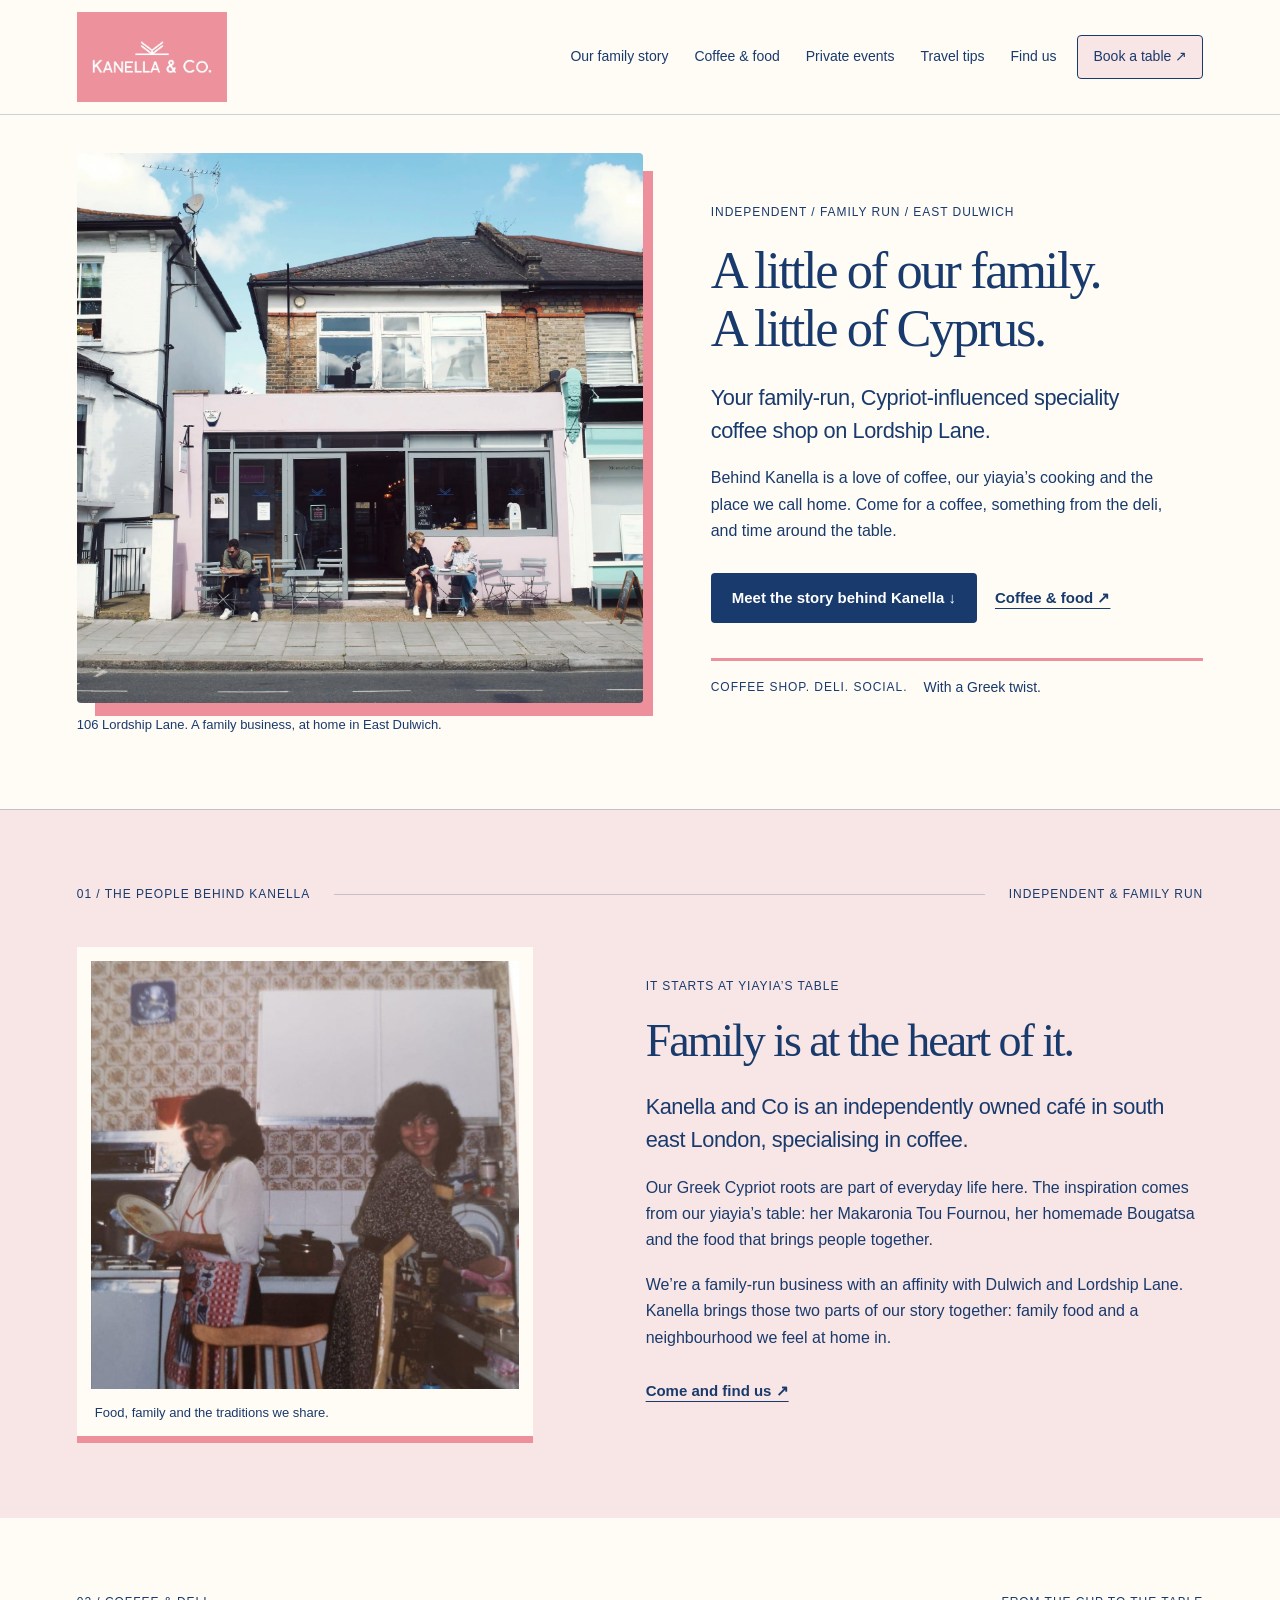
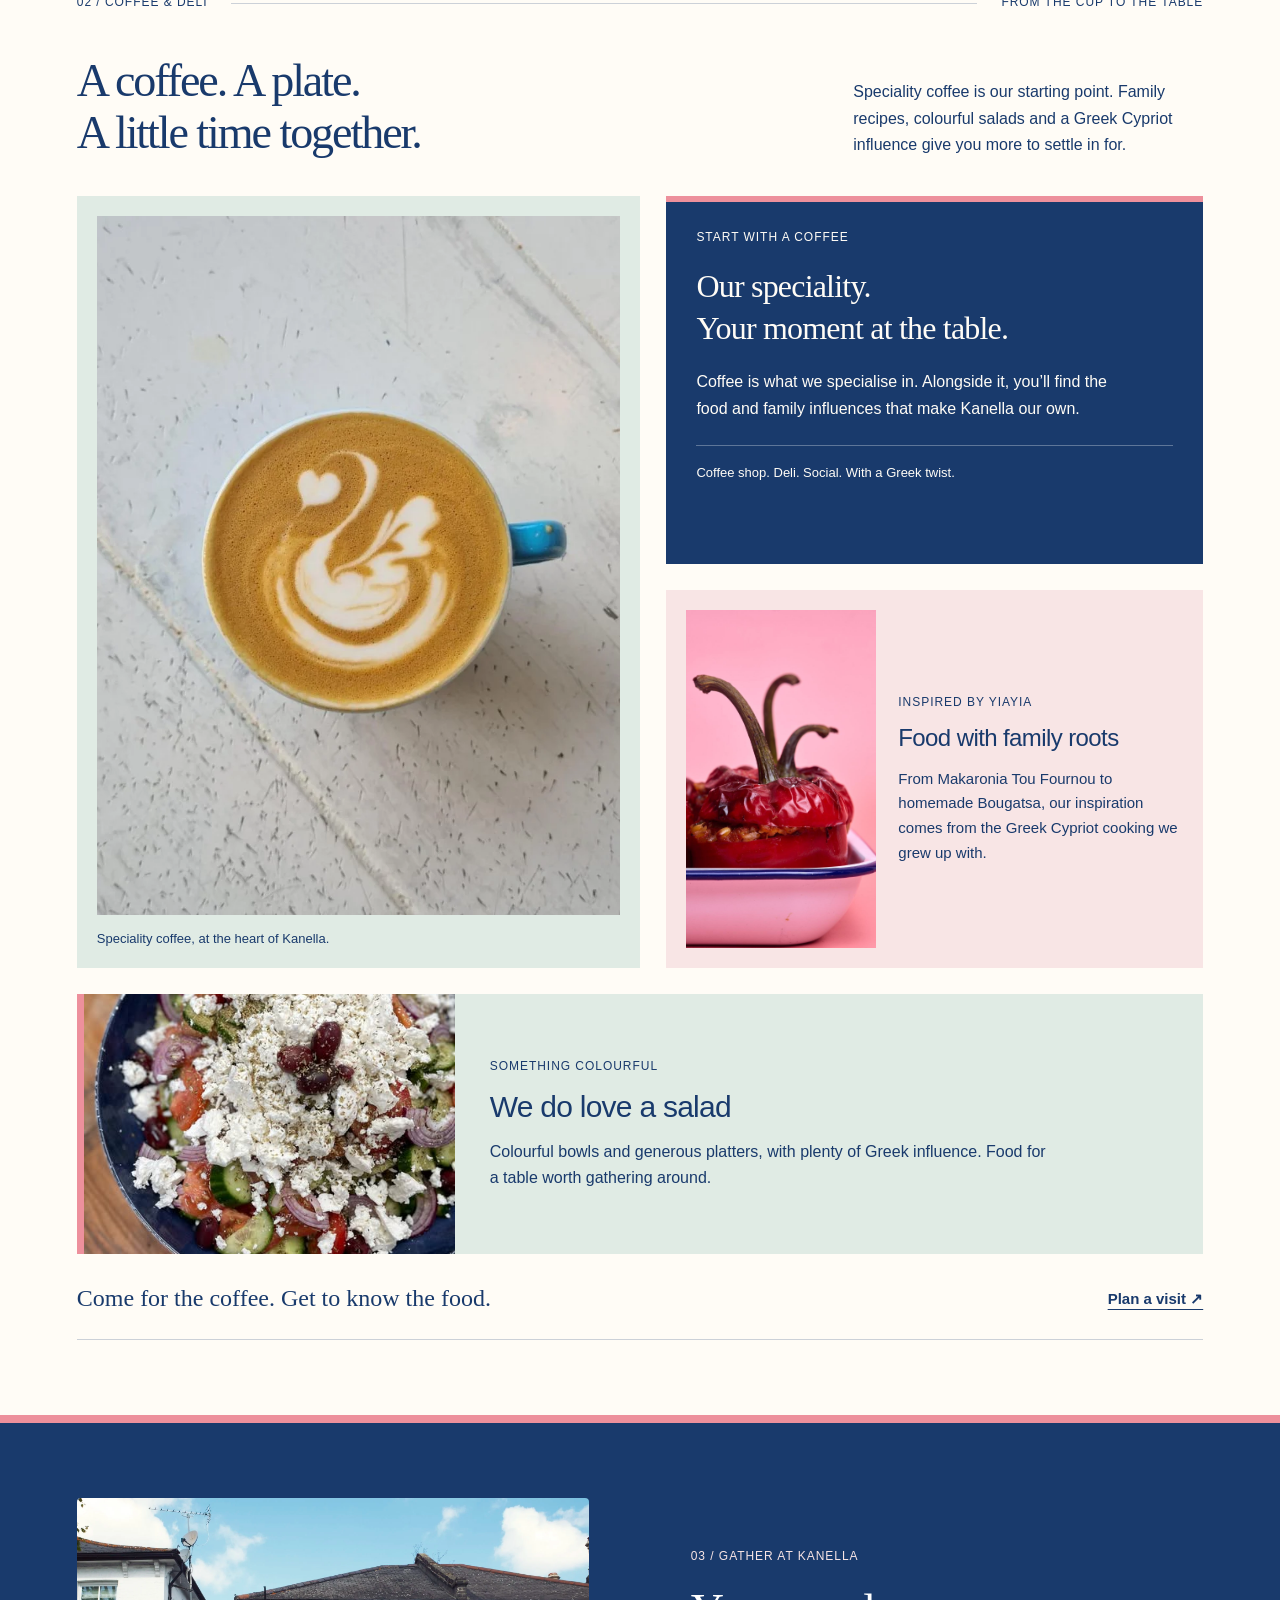
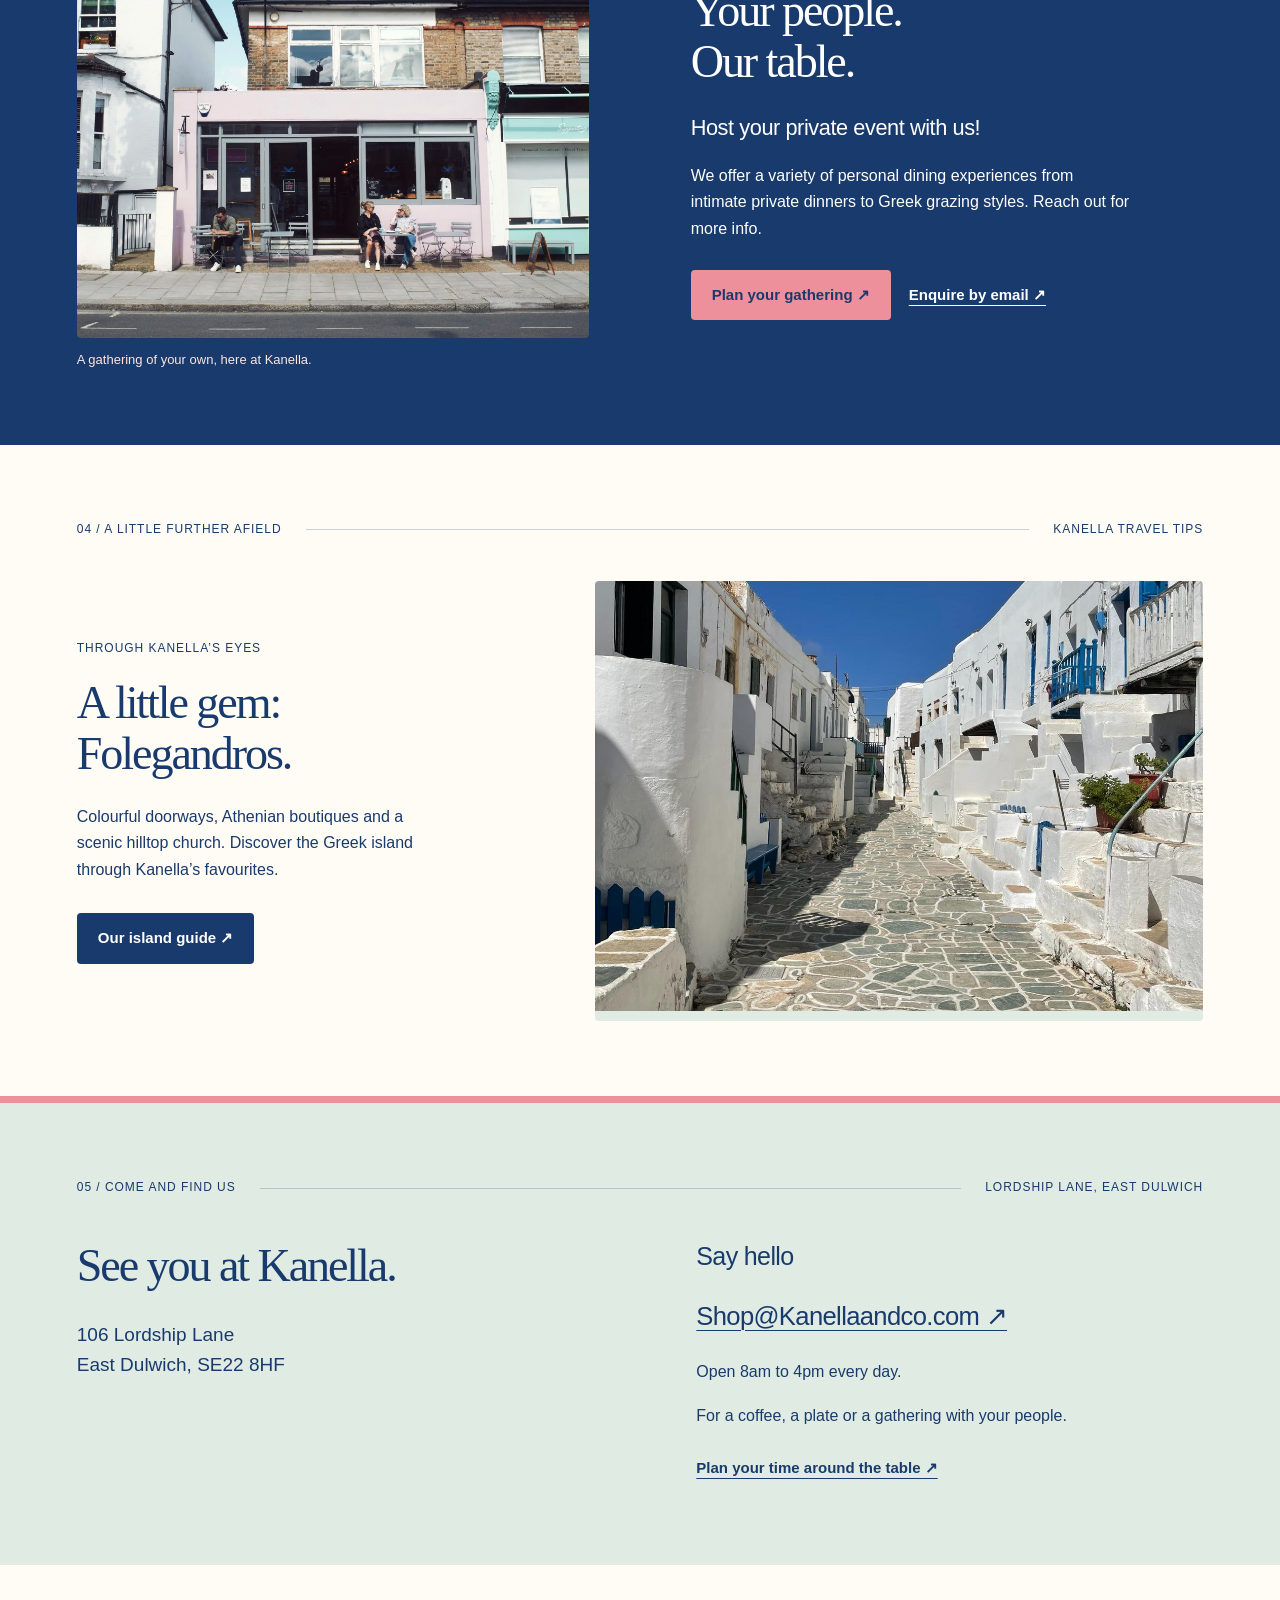
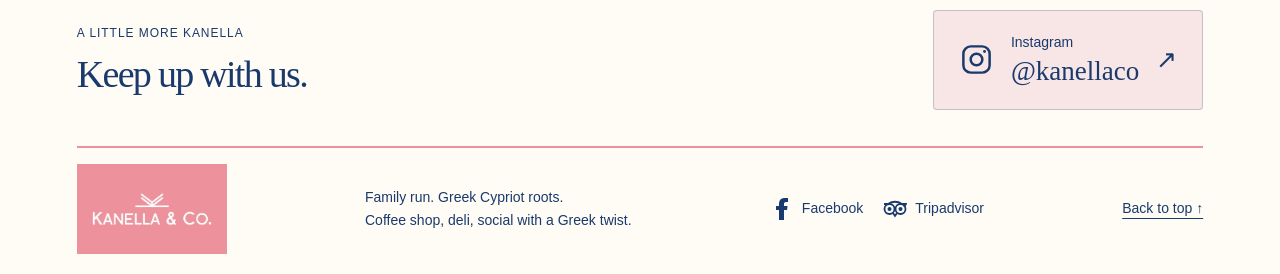
==== commit d9b7bead: "Update Kanella & Co website" ====
--- a/index.html
+++ b/index.html
@@ -13,5 +13,5 @@
 <section class="contact section" id="contact" aria-labelledby="contact-title"><div class="section-label"><span>05 / Come and find us</span><span>Lordship Lane, East Dulwich</span></div><div class="contact-grid"><div><h2 id="contact-title">See you at Kanella.</h2><address>106 Lordship Lane<br>East Dulwich, SE22 8HF</address></div><div><h3>Say hello</h3><a class="email" href="mailto:Shop@Kanellaandco.com">Shop@Kanellaandco.com ↗</a><p>Open 8am to 4pm every day.</p><p>For a coffee, a plate or a gathering with your people.</p><a class="text-link" href="book.html">Plan your time around the table ↗</a></div></div></section>
 </main>
 <footer class="footer"><div class="instagram-feature"><div><p class="eyebrow">A little more Kanella</p><h2>Keep up with us.</h2></div><a class="instagram-link" href="https://www.instagram.com/kanellaco/"><svg viewBox="0 0 24 24" aria-hidden="true"><rect x="3" y="3" width="18" height="18" rx="5"/><circle cx="12" cy="12" r="4"/><circle class="icon-dot" cx="17.5" cy="6.5" r="1"/></svg><span>Instagram <strong>@kanellaco</strong></span><span aria-hidden="true">↗</span></a></div><div class="footer-bottom"><a class="wordmark" href="index.html" aria-label="Kanella & Co. home"><img src="source-website/assets/image-2.webp" alt="Kanella & Co." width="1500" height="900" loading="lazy"></a><p>Family run. Greek Cypriot roots.<br>Coffee shop, deli, social with a Greek twist.</p><div class="social-links"><a href="https://www.facebook.com/Kanellaandco/"><svg viewBox="0 0 24 24" aria-hidden="true"><path d="M14 23V13h3l.5-4H14V7c0-1 .4-2 2-2h2V1h-3c-4 0-6 2-6 6v2H6v4h3v10z"/></svg><span>Facebook</span></a><a href="https://www.tripadvisor.com/Restaurant_Review-g186338-d12266046-Reviews-Kanella_Co-London_England.html"><svg viewBox="0 0 24 24" aria-hidden="true"><path d="M1 7h4a13 13 0 0 1 14 0h4l-2 3M10 16l2 3 2-3" fill="none" stroke="currentColor" stroke-width="1.8"/><g fill="none" stroke="currentColor" stroke-width="1.8"><circle cx="6.5" cy="12" r="5"/><circle cx="17.5" cy="12" r="5"/></g><circle cx="6.5" cy="12" r="2"/><circle cx="17.5" cy="12" r="2"/></svg><span>Tripadvisor</span></a></div><a class="back-link" href="#main">Back to top ↑</a></div></footer>
-<dialog id="event-dialog" aria-labelledby="dialog-title"><div class="dialog-top"><span>Private events at Kanella</span><button type="button" class="close-dialog" aria-label="Close event planner">×</button></div><h2 id="dialog-title">Bring your plans<br>to the table.</h2><p>Make a few notes for your conversation with us. These notes stay on this page; nothing is sent or booked.</p><form id="event-form"><label for="event-type">What are you planning?</label><select id="event-type" name="occasion"><option>Intimate private dinner</option><option>Greek grazing</option><option>Another private gathering</option></select><div class="form-row"><div><label for="event-date">Preferred date</label><input id="event-date" name="date" type="date"></div><div><label for="event-guests">Number of guests</label><input id="event-guests" name="guests" type="number" min="1" step="1" inputmode="numeric" placeholder="Your group size"></div></div><label for="event-notes">Anything else?</label><textarea id="event-notes" name="notes" rows="3" placeholder="The occasion, food preferences or questions"></textarea><button class="button blue" type="submit">Prepare my notes ↓</button></form><div id="event-result" class="result" hidden tabindex="-1" aria-live="polite"><h3>Your event notes</h3><p class="event-summary"></p><p>Keep these details handy when you contact us. Dates, guest numbers and arrangements can be discussed with the team.</p><a class="text-link" href="mailto:Shop@Kanellaandco.com">Shop@Kanellaandco.com ↗</a><p class="small">These notes stay on this page. No enquiry has been sent.</p></div></dialog>
+<dialog id="event-dialog" aria-labelledby="dialog-title" aria-describedby="event-description"><div class="dialog-top"><span>Private events at Kanella</span><button type="button" class="close-dialog" aria-label="Close event planner" autofocus>×</button></div><h2 id="dialog-title">Bring your plans<br>to the table.</h2><p id="event-description">Make a few notes for your conversation with us. These notes stay on this page; nothing is sent or booked.</p><form id="event-form"><label for="event-type">What are you planning?</label><select id="event-type" name="occasion"><option>Intimate private dinner</option><option>Greek grazing</option><option>Another private gathering</option></select><div class="form-row"><div><label for="event-date">Preferred date</label><input id="event-date" name="date" type="date"></div><div><label for="event-guests">Number of guests</label><input id="event-guests" name="guests" type="number" min="1" step="1" inputmode="numeric" placeholder="Your group size"></div></div><label for="event-notes">Anything else?</label><textarea id="event-notes" name="notes" rows="3" placeholder="The occasion, food preferences or questions"></textarea><button class="button blue" type="submit">Prepare my notes ↓</button></form><div id="event-result" class="result" hidden tabindex="-1" aria-live="polite"><h3>Your event notes</h3><p class="event-summary"></p><p>Keep these details handy when you contact us. Dates, guest numbers and arrangements can be discussed with the team.</p><a class="text-link" href="mailto:Shop@Kanellaandco.com">Shop@Kanellaandco.com ↗</a><p class="small">These notes stay on this page. No enquiry has been sent.</p></div></dialog>
 </body></html>
--- a/styles.css
+++ b/styles.css
@@ -1 +1,16 @@
-:root{--navy:#193a6c;--pink:#ed909c;--pale:#f8e5e5;--mint:#e0ebe4;--paper:#fffcf6;--line:rgba(25,58,108,.22);--space:clamp(24px,6vw,100px)}*{box-sizing:border-box}html{scroll-behavior:smooth;scroll-padding-top:24px}body{margin:0;background:var(--paper);color:var(--navy);font-family:Arial,Helvetica,sans-serif;font-size:16px;line-height:1.65}h1,h2,h3,p,figure{margin:0}h1,h2{font-family:Georgia,'Times New Roman',serif;font-weight:400;letter-spacing:-.045em;line-height:1.1;text-wrap:balance}h1{font-size:clamp(38px,4.1vw,60px)}h2{font-size:clamp(32px,3.6vw,52px)}h3{font-size:25px;font-weight:500;line-height:1.25;letter-spacing:-.025em}p+p{margin-top:18px}a{color:inherit;text-underline-offset:5px}img{display:block;width:100%;height:auto}button,input,select,textarea{font:inherit}button{cursor:pointer}a,button,input,select,textarea{-webkit-tap-highlight-color:transparent}a:focus-visible,button:focus-visible,input:focus-visible,select:focus-visible,textarea:focus-visible,[tabindex='-1']:focus-visible{outline:3px solid #a04621;outline-offset:5px}[hidden]{display:none!important}.skip{position:fixed;z-index:30;top:-100px;left:15px;padding:12px 20px;background:var(--paper)}.skip:focus{top:15px}.header{display:flex;flex-wrap:wrap;align-items:center;justify-content:space-between;gap:16px 28px;padding:12px var(--space);border-bottom:1px solid var(--line)}.wordmark{display:inline-block;flex:none;width:150px;text-decoration:none;line-height:0}.wordmark img{width:150px;height:90px;object-fit:contain;transform:none;border-radius:0}.header nav{display:flex;flex-wrap:wrap;align-items:center;justify-content:flex-end;gap:12px clamp(14px,1.5vw,24px);max-width:calc(100% - 178px)}.header nav a{font-size:13px;text-decoration:none;padding:6px 0}.header nav a:hover,.header nav a[aria-current]{text-decoration:underline;text-decoration-thickness:2px;text-decoration-color:var(--navy)}.header .nav-book{border:1px solid var(--navy);border-radius:4px;padding:10px 15px;background:var(--pale)}.eyebrow,.section-label,.small-label{font-size:11px;letter-spacing:.1em;text-transform:uppercase}.eyebrow{display:block;margin-bottom:18px}.opening{display:grid;grid-template-columns:1.15fr 1fr;gap:6%;align-items:center;padding:38px var(--space) 60px}.opening-photo{position:relative;padding-bottom:14px}.opening-photo:before{content:'';position:absolute;inset:18px -14px 33px 18px;background:var(--pink);z-index:-1}.opening-photo img{height:clamp(400px,43vw,590px);object-fit:cover;object-position:45% center;border-radius:4px}.opening-photo figcaption,figcaption{font-size:12px;margin-top:13px;line-height:1.5}.opening-copy{padding:15px 0}.opening-copy>.lead{margin:24px 0 18px}.opening-copy>p:not(.eyebrow){max-width:460px}.lead{font-size:clamp(20px,1.7vw,24px);line-height:1.5;letter-spacing:-.02em}.actions{display:flex;flex-wrap:wrap;align-items:center;gap:18px;margin-top:28px}.button{display:inline-flex;align-items:center;justify-content:center;border:1px solid transparent;border-radius:4px;padding:13px 20px;font-size:14px;font-weight:600;text-decoration:none;line-height:1.5;transition:background .18s,transform .18s}.button:hover{transform:translateY(-2px)}.blue{background:var(--navy);color:white}.blue:hover{background:#102c54}.pink{background:var(--pink);color:var(--navy)}.pink:hover{background:var(--pale)}.text-link{font-size:14px;font-weight:600}.opening-note{display:flex;flex-wrap:wrap;gap:5px 16px;border-top:3px solid var(--pink);margin-top:35px;padding-top:15px;font-size:13px;align-items:center}.section{padding:75px var(--space)}.section-label{display:flex;align-items:center;justify-content:space-between;gap:24px;margin-bottom:42px}.section-label:after{content:'';height:1px;background:var(--line);flex:1;order:1}.section-label span:last-child{order:2}.intro{background:var(--pale);border-top:1px solid var(--line)}.story-grid{display:grid;grid-template-columns:.9fr 1.1fr;align-items:center;gap:10%}.family-photo{padding:14px;background:var(--paper);border-bottom:7px solid var(--pink)}.family-photo img{aspect-ratio:1;object-fit:cover;filter:none}.family-photo figcaption{padding:2px 4px 0}.story-copy h2{margin-bottom:25px}.story-copy p{max-width:560px}.story-copy>.text-link{display:inline-block;margin-top:25px}.food{background:var(--paper)}.section-heading{display:flex;justify-content:space-between;align-items:end;gap:40px;margin-bottom:38px}.section-heading>p{max-width:350px}.food-experience{display:grid;grid-template-columns:1.05fr 1fr;gap:26px}.coffee-photo{background:var(--mint);padding:20px;grid-column:1;grid-row:1 / 3}.coffee-photo img{height:calc(100% - 40px);min-height:450px;object-fit:cover;aspect-ratio:4 / 5}.coffee-photo figcaption{margin-top:14px}.coffee-story{grid-column:2;padding:26px 30px 28px;background:var(--navy);color:var(--paper);border-top:6px solid var(--pink)}.coffee-story h3{font-family:Georgia,'Times New Roman',serif;font-size:32px;font-weight:400;margin-bottom:20px}.coffee-story p:not(.eyebrow){max-width:430px;font-size:15px}.food-detail{display:block;margin-top:23px;padding-top:16px;border-top:1px solid rgba(255,255,255,.3);font-size:12px}.dish-card{display:grid;grid-template-columns:42% 1fr;gap:22px;align-items:center;padding:20px;background:var(--pale);min-width:0}.dish-card img{width:100%;height:100%;min-height:220px;object-fit:cover}.dish-card h3{font-size:24px;margin-bottom:13px}.dish-card p:not(.eyebrow){font-size:14px}.dish-card .eyebrow{font-size:10px;margin-bottom:10px}.salad-card{grid-column:1 / -1;grid-template-columns:.52fr 1fr;background:var(--mint);padding:0;gap:35px;border-left:7px solid var(--pink)}.salad-card img{height:260px;min-height:0;object-position:center}.salad-card>div{padding:25px 35px 25px 0;max-width:600px}.salad-card h3{font-size:30px}.salad-card p:not(.eyebrow){font-size:16px}.food-bottom{display:flex;justify-content:space-between;align-items:center;gap:20px;border-bottom:1px solid var(--line);padding:23px 0 18px}.food-bottom p{font-family:Georgia,'Times New Roman',serif;font-size:24px}.events{display:grid;grid-template-columns:1fr 1fr;align-items:center;gap:9%;background:var(--navy);color:white;border-top:8px solid var(--pink)}.event-photo img{height:440px;object-fit:cover;border-radius:4px}.event-photo figcaption{color:var(--pale)}.event-copy h2{margin-bottom:24px}.event-copy .eyebrow{color:var(--pale)}.event-copy .lead{margin-bottom:16px}.event-copy p{max-width:440px}.travel-preview{display:grid;grid-template-columns:.8fr 1.2fr;gap:10%;align-items:center}.travel-preview p:not(.eyebrow){margin:24px 0 30px;max-width:350px}.travel-preview>img{height:440px;object-fit:cover;border-radius:4px;border-bottom:10px solid var(--mint)}.contact{background:var(--mint);border-top:7px solid var(--pink)}.contact-grid{display:grid;grid-template-columns:1fr 1fr;gap:10%}.contact h2{margin-bottom:28px}address{font-style:normal;font-size:19px;line-height:1.6}.contact h3{margin-bottom:20px}.email{display:inline-block;font-size:clamp(18px,2vw,27px);letter-spacing:-.035em;overflow-wrap:anywhere;margin-bottom:20px}.contact .text-link{display:inline-block;margin-top:22px}.footer{padding:45px var(--space) 20px;background:var(--paper)}.instagram-feature{display:flex;justify-content:space-between;align-items:center;gap:30px;padding-bottom:36px;border-bottom:2px solid var(--pink)}.instagram-feature .eyebrow{margin-bottom:10px}.instagram-feature h2{font-size:38px}.instagram-link{display:flex;align-items:center;gap:17px;text-decoration:none;background:var(--pale);padding:20px 25px;border:1px solid var(--line);border-radius:4px}.instagram-link:hover{text-decoration:underline}.instagram-link>svg{width:35px;height:35px;fill:none;stroke:currentColor;stroke-width:1.7;flex:none}.instagram-link .icon-dot{fill:currentColor;stroke:none}.instagram-link>span{font-size:12px}.instagram-link strong{display:block;font-family:Georgia,'Times New Roman',serif;font-size:27px;font-weight:400;line-height:1.2}.instagram-link>span:last-child{font-size:25px}.footer-bottom{display:flex;justify-content:space-between;align-items:center;gap:25px;flex-wrap:wrap;padding-top:16px}.footer-bottom p,.footer-email{font-size:12px}.footer-email{overflow-wrap:anywhere}.social-links{display:flex;align-items:center;flex-wrap:wrap;gap:20px}.social-links a{display:inline-flex;align-items:center;gap:8px;font-size:12px;text-decoration:none}.social-links a:hover span{text-decoration:underline}.social-links svg{width:22px;height:22px;fill:currentColor;flex:none}.back-link{font-size:12px}.island-opening{padding:30px var(--space) 55px;display:grid;grid-template-columns:1.25fr .8fr;gap:6%;align-items:center}.island-opening>figure img{height:clamp(350px,38vw,540px);object-fit:cover;object-position:center 60%;border-radius:4px;border-bottom:9px solid var(--pink)}.island-title .eyebrow{margin:25px 0 16px}.island-title h1{font-size:clamp(40px,5vw,70px);margin-bottom:20px}.island-intro{padding-top:30px}.island-intro-grid{display:grid;grid-template-columns:1fr 1.1fr;gap:10%;margin-bottom:40px}.island-pair{display:grid;grid-template-columns:1fr 1fr;gap:5%;align-items:start}.island-pair img{height:440px;object-fit:cover;border-radius:4px}.island-pair figure:nth-child(2){padding-top:65px}.island-pair figure:nth-child(2) img{height:375px;border-bottom:8px solid var(--pink)}.island-favourites{background:var(--mint);border-top:7px solid var(--pink)}.favourites-grid{display:grid;grid-template-columns:1fr 1fr;gap:10%;align-items:center}.favourite-list{list-style:none;padding:0;margin:30px 0 0}.favourite-list li{display:flex;align-items:center;gap:24px;padding:21px 0;border-bottom:1px solid var(--line)}.favourite-list li>span{font-size:11px}.favourite-list h3{font-family:Georgia,'Times New Roman',serif;font-size:clamp(23px,2.5vw,34px)}.island-photo-stack{display:grid;gap:25px}.island-photo-stack img{height:300px;object-fit:cover;border-radius:4px}.island-photo-stack img:nth-child(2){width:85%;height:260px;justify-self:end;border:10px solid var(--paper)}.return-block{display:grid;grid-template-columns:.8fr 1fr;gap:10%;align-items:center}.return-block>figure{padding:15px;background:var(--pale)}.return-block>figure img{height:350px;object-fit:cover}.return-block>div>p:not(.eyebrow){margin-top:22px}.booking-layout{display:grid;grid-template-columns:1fr 1fr;gap:9%;align-items:start;padding-top:45px}.booking-story h1{margin-bottom:22px}.booking-story>.lead{margin-bottom:20px}.booking-story>p{max-width:490px}.booking-story figure{max-width:380px;margin:30px 0;padding:14px;background:var(--pale)}.booking-story figure img{height:280px;object-fit:cover}.booking-story address{margin-bottom:15px}.booking-story a{overflow-wrap:anywhere}.booking-planner{padding:35px;background:var(--mint);border-top:7px solid var(--pink);border-radius:4px}.booking-planner h2{font-size:42px;margin-bottom:18px}.booking-planner>p{font-size:14px}.booking-gather{display:grid;grid-template-columns:1fr 1fr;gap:10%;align-items:center;background:var(--pale);border-left:10px solid var(--pink)}.booking-gather h2{font-size:42px}.booking-gather .text-link{display:inline-block;margin-top:20px}dialog{width:min(640px,calc(100% - 32px));max-height:90vh;max-height:90dvh;overflow:auto;border:0;border-top:8px solid var(--pink);border-radius:8px;padding:32px;background:var(--paper);color:var(--navy)}dialog::backdrop{background:rgba(10,27,53,.75)}.dialog-top{display:flex;justify-content:space-between;align-items:center;gap:20px;font-size:12px;margin-bottom:20px}.close-dialog{background:transparent;border:0;padding:0 8px;color:inherit;font-size:32px;line-height:1.2}dialog h2{font-size:42px;margin-bottom:18px}dialog>p{font-size:14px}form{margin-top:25px}label{display:block;font-size:13px;font-weight:600;margin-bottom:8px}input,select,textarea{width:100%;min-width:0;padding:13px;border:1px solid #62798d;border-radius:4px;background:var(--paper);color:var(--navy);margin-bottom:20px}textarea{resize:vertical}.form-row{display:grid;grid-template-columns:1fr 1fr;gap:15px}.optional{font-weight:400}.small,.field-note{font-size:12px;margin-bottom:20px}.field-note{margin-top:-7px}.result{border-top:1px solid var(--line);padding-top:25px;margin-top:30px}.result>p{font-size:14px;margin-top:16px}.event-summary,.visit-summary{white-space:pre-wrap;overflow-wrap:anywhere;background:var(--paper);padding:20px;border-left:4px solid var(--pink)}.result .text-link{display:inline-block;margin-top:18px;overflow-wrap:anywhere}.text-button{display:block;border:0;background:transparent;color:inherit;padding:8px 0;margin-top:20px;font-size:14px;text-decoration:underline;text-underline-offset:5px}@media(min-width:1700px){body{max-width:1800px;margin:auto}}@media(max-width:1100px){.header{padding:10px 26px}.header nav{gap:8px 15px}.header nav a{font-size:12px}.opening{gap:5%}.opening h1{font-size:43px}.opening-photo img{height:540px}.food-experience{gap:20px}.dish-card{gap:15px;padding:16px}.dish-card h3{font-size:22px}.salad-card{padding:0;gap:25px}.booking-layout{gap:6%}.booking-planner{padding:30px 25px}.island-title h1{font-size:48px}.footer-bottom{justify-content:flex-start}}@media(max-width:800px){.header{padding:8px 24px 20px;gap:0}.wordmark,.wordmark img{width:135px}.wordmark img{height:81px}.header nav{max-width:none;width:100%;justify-content:flex-start;gap:8px 20px;padding-top:8px}.header nav a{font-size:13px}.opening{grid-template-columns:1fr;gap:30px;padding:25px 24px 45px}.opening-photo{padding-bottom:10px}.opening-photo:before{inset:10px -8px 30px 10px}.opening-photo img{height:360px;object-position:center}.opening-copy{padding:0}.opening h1{font-size:clamp(36px,7vw,50px)}.opening-copy>.lead{margin-top:20px}.opening-note{margin-top:28px}.section{padding:48px 24px}.section-label{margin-bottom:30px;font-size:10px;gap:15px}.section-label span:last-child{max-width:44%;text-align:right}.story-grid{grid-template-columns:1fr;gap:32px}.family-photo{width:min(100%,480px);justify-self:center}.family-photo img{aspect-ratio:1.3}.story-copy h2{margin-bottom:22px}.section-heading{display:block;margin-bottom:30px}.section-heading>p{max-width:500px;margin-top:22px}.food-experience{grid-template-columns:1fr;gap:20px}.coffee-photo{grid-column:auto;grid-row:auto;padding:15px}.coffee-photo img{height:330px;min-height:0;aspect-ratio:auto}.coffee-story{grid-column:auto;padding:25px}.coffee-story h3{font-size:30px}.dish-card,.salad-card{grid-column:auto;grid-template-columns:40% 1fr;padding:15px;gap:20px;border-left:0}.dish-card img,.salad-card img{height:100%;min-height:230px}.salad-card>div{padding:0}.dish-card h3,.salad-card h3{font-size:23px}.dish-card p:not(.eyebrow),.salad-card p:not(.eyebrow){font-size:14px}.food-bottom{flex-wrap:wrap}.food-bottom p{font-size:22px}.events{grid-template-columns:1fr;gap:30px}.event-photo img{height:330px}.event-copy h2{font-size:42px}.travel-preview{grid-template-columns:1fr;gap:30px}.travel-preview>img{height:350px}.travel-preview p:not(.eyebrow){max-width:480px}.contact-grid{grid-template-columns:1fr;gap:35px}.contact h2{margin-bottom:24px}.email{font-size:23px}.footer{padding:35px 24px 20px}.instagram-feature{flex-direction:column;align-items:flex-start;gap:23px;padding-bottom:30px}.instagram-feature h2{font-size:34px}.instagram-link{width:100%;max-width:420px;justify-content:flex-start}.instagram-link>span:last-child{margin-left:auto}.footer-bottom{gap:20px 30px}.footer-bottom>.wordmark{width:100%}.footer-bottom>.wordmark img{width:135px}.island-opening{padding:25px 24px 40px;grid-template-columns:1fr;gap:25px}.island-opening>figure img{height:350px}.island-title .eyebrow{margin-top:20px}.island-title h1{font-size:clamp(42px,9vw,65px)}.island-title .lead{font-size:22px}.island-intro{padding-top:20px}.island-intro-grid{grid-template-columns:1fr;gap:25px;margin-bottom:30px}.island-pair{gap:20px}.island-pair img{height:290px}.island-pair figure:nth-child(2){padding-top:45px}.island-pair figure:nth-child(2) img{height:245px}.island-pair figcaption{font-size:11px}.favourites-grid{grid-template-columns:1fr;gap:35px}.island-photo-stack{grid-template-columns:1fr 1fr;gap:20px}.island-photo-stack img,.island-photo-stack img:nth-child(2){width:100%;height:240px}.island-photo-stack img:nth-child(2){margin-top:35px;border-width:6px}.return-block{grid-template-columns:1fr;gap:30px}.return-block>figure{max-width:480px;width:100%}.return-block>figure img{height:300px}.booking-layout{grid-template-columns:1fr;gap:40px;padding-top:30px}.booking-story figure{max-width:440px}.booking-story figure img{height:280px}.booking-planner{padding:30px 25px}.booking-gather{grid-template-columns:1fr;gap:25px;border-left-width:7px}.booking-gather h2{font-size:36px}dialog{padding:25px}dialog h2{font-size:35px}}@media(max-width:420px){.opening-photo img{height:300px}.opening h1{font-size:36px}.opening-copy .actions{align-items:flex-start;flex-direction:column}.section-label:after{display:none}.dish-card,.salad-card{grid-template-columns:1fr;gap:18px}.dish-card img,.salad-card img{height:230px;min-height:0}.dish-card>div{padding:0 4px 8px}.coffee-photo img{height:280px}.form-row{grid-template-columns:1fr;gap:0}.booking-planner{padding:28px 20px}.island-pair{grid-template-columns:1fr}.island-pair figure:nth-child(2){padding-top:10px}.island-pair img,.island-pair figure:nth-child(2) img{height:330px}.island-photo-stack{gap:12px}.island-photo-stack img,.island-photo-stack img:nth-child(2){height:190px}.email{font-size:20px}.instagram-link{padding:18px 15px;gap:12px}.instagram-link strong{font-size:25px}.footer-bottom{flex-direction:column;align-items:flex-start}.social-links{gap:18px}}@media(prefers-reduced-motion:reduce){html{scroll-behavior:auto}*,*::before,*::after{animation:none!important;transition:none!important}}+:root{--navy:#193a6c;--pink:#ed909c;--pale:#f8e5e5;--mint:#e0ebe4;--paper:#fffcf6;--line:rgba(25,58,108,.22);--space:clamp(24px,6vw,100px)}
+*{box-sizing:border-box}html{scroll-behavior:smooth;scroll-padding-top:24px;-webkit-text-size-adjust:100%;text-size-adjust:100%}body{margin:0;background:var(--paper);color:var(--navy);font-family:Arial,Helvetica,sans-serif;font-size:16px;line-height:1.65;overflow-wrap:anywhere}.dialog-open,.dialog-open body{overflow:hidden}h1,h2,h3,p,figure{margin:0}h1,h2{font-family:Georgia,'Times New Roman',serif;font-weight:400;letter-spacing:-.045em;line-height:1.12;text-wrap:balance}h1{font-size:clamp(36px,4.1vw,60px)}h2{font-size:clamp(30px,3.6vw,52px)}h3{font-size:25px;font-weight:500;line-height:1.3;letter-spacing:-.025em}p+p{margin-top:18px}a{color:inherit;text-underline-offset:5px;text-decoration-thickness:1px}img{display:block;width:100%;max-width:100%;height:auto}svg{display:block}button,input,select,textarea{font:inherit}button{cursor:pointer}a,button,input,select,textarea{touch-action:manipulation}a:focus-visible,button:focus-visible,input:focus-visible,select:focus-visible,textarea:focus-visible,[tabindex='-1']:focus-visible{outline:3px solid #a04621;outline-offset:4px}[hidden]{display:none!important}.skip{position:fixed;z-index:30;top:-120px;left:16px;padding:12px 20px;background:var(--paper);border:2px solid var(--navy);max-width:calc(100% - 32px)}.skip:focus{top:16px}
+.header{display:flex;flex-wrap:wrap;align-items:center;justify-content:space-between;gap:12px 28px;padding:12px var(--space);border-bottom:1px solid var(--line)}.wordmark{display:inline-block;flex:none;width:150px;max-width:100%;text-decoration:none;line-height:0}.wordmark img{width:150px;height:90px;object-fit:contain}.header nav{display:flex;flex:1 1 580px;flex-wrap:wrap;align-items:center;justify-content:flex-end;gap:6px 16px;min-width:0}.header nav a{display:inline-flex;align-items:center;justify-content:center;min-height:44px;max-width:100%;padding:8px 5px;font-size:14px;line-height:1.4;text-align:center;text-decoration:none}.header nav a:hover,.header nav a[aria-current='page']{text-decoration:underline;text-decoration-thickness:2px}.header .nav-book{border:1px solid var(--navy);border-radius:4px;padding:10px 15px;background:var(--pale)}
+.eyebrow,.section-label,.small-label{font-size:12px;letter-spacing:.08em;text-transform:uppercase}.eyebrow{display:block;margin-bottom:18px}.opening{display:grid;grid-template-columns:minmax(0,1.15fr) minmax(0,1fr);gap:6%;align-items:center;padding:38px var(--space) 60px}.opening-photo{position:relative;padding-bottom:14px;isolation:isolate}.opening-photo:before{content:'';position:absolute;inset:18px -10px 33px 18px;background:var(--pink);z-index:-1}.opening-photo img{height:clamp(400px,43vw,590px);object-fit:cover;object-position:45% center;border-radius:4px}figcaption{font-size:13px;margin-top:12px;line-height:1.5}.opening-copy{padding:15px 0}.opening-copy>.lead{margin:24px 0 18px}.opening-copy>p:not(.eyebrow){max-width:460px}.lead{font-size:clamp(20px,1.7vw,24px);line-height:1.5;letter-spacing:-.02em}.actions{display:flex;flex-wrap:wrap;align-items:center;gap:12px 18px;margin-top:28px}.button{display:inline-flex;align-items:center;justify-content:center;min-height:48px;max-width:100%;border:1px solid transparent;border-radius:4px;padding:13px 20px;font-size:15px;font-weight:600;text-decoration:none;line-height:1.5;text-align:center;white-space:normal;transition:background .18s,transform .18s}.blue{background:var(--navy);color:white}.pink{background:var(--pink);color:var(--navy)}.text-link{display:inline-flex;align-items:center;min-height:44px;max-width:100%;padding:8px 0;font-size:15px;font-weight:600;line-height:1.6;overflow-wrap:anywhere}.opening-note{display:flex;flex-wrap:wrap;gap:5px 16px;border-top:3px solid var(--pink);margin-top:35px;padding-top:15px;font-size:14px;align-items:center}
+.section{padding:75px var(--space)}.section-label{display:flex;align-items:center;justify-content:space-between;gap:24px;margin-bottom:42px}.section-label:after{content:'';height:1px;background:var(--line);flex:1;order:1}.section-label span:last-child{order:2}.intro{background:var(--pale);border-top:1px solid var(--line)}.story-grid{display:grid;grid-template-columns:minmax(0,.9fr) minmax(0,1.1fr);align-items:center;gap:10%}.family-photo{padding:14px;background:var(--paper);border-bottom:7px solid var(--pink)}.family-photo img{aspect-ratio:1;object-fit:cover}.family-photo figcaption{padding:2px 4px 0}.story-copy h2{margin-bottom:25px}.story-copy p{max-width:560px}.story-copy>.text-link{margin-top:18px}.food{background:var(--paper)}.section-heading{display:flex;justify-content:space-between;align-items:end;gap:40px;margin-bottom:38px}.section-heading>*{min-width:0}.section-heading>p{max-width:350px}.food-experience{display:grid;grid-template-columns:minmax(0,1.05fr) minmax(0,1fr);gap:26px}.coffee-photo{background:var(--mint);padding:20px;grid-column:1;grid-row:1 / 3;display:flex;flex-direction:column}.coffee-photo img{flex:1;min-height:450px;height:0;object-fit:cover}.coffee-photo figcaption{margin-top:14px}.coffee-story{grid-column:2;padding:26px 30px 28px;background:var(--navy);color:var(--paper);border-top:6px solid var(--pink)}.coffee-story h3{font-family:Georgia,'Times New Roman',serif;font-size:32px;font-weight:400;margin-bottom:20px}.coffee-story p:not(.eyebrow){max-width:430px;font-size:16px}.food-detail{display:block;margin-top:23px;padding-top:16px;border-top:1px solid rgba(255,255,255,.3);font-size:13px}.dish-card{display:grid;grid-template-columns:minmax(0,.8fr) minmax(0,1.2fr);gap:22px;align-items:center;padding:20px;background:var(--pale);min-width:0}.dish-card img{width:100%;height:100%;min-height:220px;object-fit:cover}.dish-card h3{font-size:24px;margin-bottom:13px}.dish-card p:not(.eyebrow){font-size:15px}.dish-card .eyebrow{font-size:12px;margin-bottom:10px}.salad-card{grid-column:1 / -1;grid-template-columns:minmax(0,.52fr) minmax(0,1fr);background:var(--mint);padding:0;gap:35px;border-left:7px solid var(--pink)}.salad-card img{height:260px;min-height:0;object-position:center}.salad-card>div{padding:25px 35px 25px 0;max-width:600px}.salad-card h3{font-size:30px}.salad-card p:not(.eyebrow){font-size:16px}.food-bottom{display:flex;flex-wrap:wrap;justify-content:space-between;align-items:center;gap:12px 20px;border-bottom:1px solid var(--line);padding:23px 0 18px}.food-bottom p{font-family:Georgia,'Times New Roman',serif;font-size:24px}.events{display:grid;grid-template-columns:minmax(0,1fr) minmax(0,1fr);align-items:center;gap:9%;background:var(--navy);color:white;border-top:8px solid var(--pink)}.event-photo img{height:440px;object-fit:cover;border-radius:4px}.event-photo figcaption{color:var(--pale)}.event-copy h2{margin-bottom:24px}.event-copy .eyebrow{color:var(--pale)}.event-copy .lead{margin-bottom:16px}.event-copy p{max-width:440px}.travel-preview{display:grid;grid-template-columns:minmax(0,.8fr) minmax(0,1.2fr);gap:10%;align-items:center}.travel-preview p:not(.eyebrow){margin:24px 0 30px;max-width:350px}.travel-preview>img{height:440px;object-fit:cover;border-radius:4px;border-bottom:10px solid var(--mint)}.contact{background:var(--mint);border-top:7px solid var(--pink)}.contact-grid{display:grid;grid-template-columns:minmax(0,1fr) minmax(0,1fr);gap:10%}.contact h2{margin-bottom:28px}address{font-style:normal;font-size:19px;line-height:1.6}.contact h3{margin-bottom:16px}.email{display:inline-block;max-width:100%;min-height:44px;padding:6px 0;font-size:clamp(18px,2vw,27px);letter-spacing:-.025em;overflow-wrap:anywhere;margin-bottom:16px}.contact .text-link{margin-top:16px}
+.footer{padding:45px var(--space) max(20px,env(safe-area-inset-bottom));background:var(--paper)}.instagram-feature{display:flex;justify-content:space-between;align-items:center;gap:30px;padding-bottom:36px;border-bottom:2px solid var(--pink)}.instagram-feature>*{min-width:0}.instagram-feature .eyebrow{margin-bottom:10px}.instagram-feature h2{font-size:38px}.instagram-link{display:flex;align-items:center;gap:17px;max-width:100%;min-height:60px;text-decoration:none;background:var(--pale);padding:20px 25px;border:1px solid var(--line);border-radius:4px}.instagram-link>svg{width:35px;height:35px;fill:none;stroke:currentColor;stroke-width:1.7;flex:none}.instagram-link .icon-dot{fill:currentColor;stroke:none}.instagram-link>span{font-size:14px;min-width:0}.instagram-link strong{display:block;font-family:Georgia,'Times New Roman',serif;font-size:27px;font-weight:400;line-height:1.3}.instagram-link>span:last-child{font-size:25px;flex:none}.footer-bottom{display:flex;justify-content:space-between;align-items:center;gap:16px 25px;flex-wrap:wrap;padding-top:16px}.footer-bottom>*{min-width:0;max-width:100%}.footer-bottom p,.footer-email{font-size:14px}.footer-email{display:inline-flex;align-items:center;min-height:44px;padding:8px 0;overflow-wrap:anywhere}.social-links{display:flex;align-items:center;flex-wrap:wrap;gap:8px 20px}.social-links a{display:inline-flex;align-items:center;gap:8px;min-height:44px;padding:8px 0;font-size:14px;text-decoration:none}.social-links svg{width:24px;height:24px;fill:currentColor;flex:none}.back-link{display:inline-flex;align-items:center;min-height:44px;padding:8px 0;font-size:14px}
+.island-opening{padding:30px var(--space) 55px;display:grid;grid-template-columns:minmax(0,1.25fr) minmax(0,.8fr);gap:6%;align-items:center}.island-opening>figure img{height:clamp(350px,38vw,540px);object-fit:cover;object-position:center 60%;border-radius:4px;border-bottom:9px solid var(--pink)}.island-title .eyebrow{margin:25px 0 16px}.island-title h1{font-size:clamp(36px,5vw,70px);margin-bottom:20px}.island-intro{padding-top:30px}.island-intro-grid{display:grid;grid-template-columns:minmax(0,1fr) minmax(0,1.1fr);gap:10%;margin-bottom:40px}.island-pair{display:grid;grid-template-columns:minmax(0,1fr) minmax(0,1fr);gap:5%;align-items:start}.island-pair img{height:440px;object-fit:cover;border-radius:4px}.island-pair figure:nth-child(2){padding-top:65px}.island-pair figure:nth-child(2) img{height:375px;border-bottom:8px solid var(--pink)}.island-favourites{background:var(--mint);border-top:7px solid var(--pink)}.favourites-grid{display:grid;grid-template-columns:minmax(0,1fr) minmax(0,1fr);gap:10%;align-items:center}.favourite-list{list-style:none;padding:0;margin:30px 0 0}.favourite-list li{display:flex;align-items:center;gap:24px;padding:21px 0;border-bottom:1px solid var(--line)}.favourite-list li>span{font-size:12px;flex:none}.favourite-list h3{font-family:Georgia,'Times New Roman',serif;font-size:clamp(23px,2.5vw,34px);min-width:0}.island-photo-stack{display:grid;gap:25px}.island-photo-stack img{height:300px;object-fit:cover;border-radius:4px}.island-photo-stack img:nth-child(2){width:85%;height:260px;justify-self:end;border:10px solid var(--paper)}.return-block{display:grid;grid-template-columns:minmax(0,.8fr) minmax(0,1fr);gap:10%;align-items:center}.return-block>figure{padding:15px;background:var(--pale)}.return-block>figure img{height:350px;object-fit:cover}.return-block>div>p:not(.eyebrow){margin-top:22px}
+.booking-layout{display:grid;grid-template-columns:minmax(0,1fr) minmax(0,1fr);gap:9%;align-items:start;padding-top:45px}.booking-story h1{margin-bottom:22px}.booking-story>.lead{margin-bottom:20px}.booking-story>p{max-width:490px}.booking-story figure{max-width:380px;margin:30px 0;padding:14px;background:var(--pale)}.booking-story figure img{height:280px;object-fit:cover}.booking-story address{margin-bottom:15px}.booking-story a{overflow-wrap:anywhere}.booking-planner{padding:35px;background:var(--mint);border-top:7px solid var(--pink);border-radius:4px;min-width:0}.booking-planner h2{font-size:42px;margin-bottom:18px}.booking-planner>p{font-size:16px}.booking-gather{display:grid;grid-template-columns:minmax(0,1fr) minmax(0,1fr);gap:10%;align-items:center;background:var(--pale);border-left:10px solid var(--pink)}.booking-gather h2{font-size:42px}.booking-gather .text-link{margin-top:14px}
+dialog{width:min(640px,calc(100% - 24px));max-width:calc(100% - 24px);max-height:calc(100vh - 24px);max-height:calc(100dvh - 24px);overflow:auto;overscroll-behavior:contain;border:0;border-top:8px solid var(--pink);border-radius:8px;padding:32px;background:var(--paper);color:var(--navy);overflow-wrap:anywhere;-webkit-overflow-scrolling:touch}dialog::backdrop{background:rgba(10,27,53,.75)}.dialog-top{display:flex;justify-content:space-between;align-items:center;gap:16px;font-size:14px;margin-bottom:20px}.close-dialog{display:inline-flex;align-items:center;justify-content:center;flex:none;width:48px;height:48px;background:var(--pale);border:1px solid var(--line);border-radius:4px;padding:0;color:inherit;font-size:32px;line-height:1}dialog h2{font-size:42px;margin-bottom:18px}dialog>p{font-size:16px}form{margin-top:25px;min-width:0}label{display:block;font-size:14px;font-weight:600;margin-bottom:8px}input,select,textarea{display:block;width:100%;max-width:100%;min-width:0;min-height:48px;padding:12px;border:1px solid #62798d;border-radius:4px;background:var(--paper);color:var(--navy);font-size:16px;line-height:1.5;margin:0 0 20px}input[type='date'],input[type='time']{min-inline-size:0;max-inline-size:100%}input::-webkit-date-and-time-value{text-align:left;min-height:1.5em}textarea{resize:vertical;min-height:120px}input::placeholder,textarea::placeholder{color:#53667a;opacity:1}.form-row{display:grid;grid-template-columns:minmax(0,1fr) minmax(0,1fr);gap:15px}.form-row>div{min-width:0}.optional{font-weight:400}.small,.field-note{font-size:14px;margin-bottom:20px}.field-note{margin-top:-7px}.result{border-top:1px solid var(--line);padding-top:25px;margin-top:30px;scroll-margin-block:20px}.result>p{font-size:16px;margin-top:16px}.event-summary,.visit-summary{white-space:pre-wrap;overflow-wrap:anywhere;background:var(--paper);padding:18px;border-left:4px solid var(--pink)}.result .text-link{margin-top:12px}.text-button{display:block;min-height:48px;max-width:100%;border:0;background:transparent;color:inherit;padding:10px 0;margin-top:16px;font-size:15px;text-align:left;text-decoration:underline;text-underline-offset:5px}
+@media(hover:hover){.button:hover{transform:translateY(-2px)}.blue:hover{background:#102c54}.pink:hover{background:var(--pale)}.instagram-link:hover{text-decoration:underline}.social-links a:hover span{text-decoration:underline}}
+@media(min-width:1700px){body{max-width:1800px;margin:auto}}
+@media(max-width:1100px){.header{padding:10px 26px}.header nav{gap:6px 12px}.opening{gap:5%}.opening h1{font-size:43px}.opening-photo img{height:520px}.food-experience{gap:20px}.dish-card{gap:15px;padding:16px}.dish-card h3{font-size:22px}.salad-card{padding:0;gap:25px}.booking-layout{gap:6%}.booking-planner{padding:30px 24px}.island-title h1{font-size:48px}.footer-bottom{justify-content:flex-start}}
+@media(max-width:900px){.header{gap:0;padding:8px 24px 16px}.header nav{flex-basis:100%;width:100%;justify-content:flex-start;gap:6px 16px;padding-top:6px}.wordmark,.wordmark img{width:135px}.wordmark img{height:81px}.opening{grid-template-columns:minmax(0,1fr);gap:28px;padding:28px var(--space) 48px}.opening-photo img{height:clamp(300px,52vw,460px);object-position:center}.opening-copy{padding:0}.opening-copy>p:not(.eyebrow){max-width:65ch}.opening h1{font-size:clamp(36px,5.6vw,50px)}.opening-copy>.lead{margin-top:20px}.opening-note{margin-top:28px}.section{padding:52px var(--space)}.section-label{margin-bottom:30px;gap:16px}.story-grid{grid-template-columns:minmax(0,1fr);gap:32px}.family-photo{width:min(100%,520px);justify-self:center}.family-photo img{aspect-ratio:1.3}.story-copy h2{margin-bottom:22px}.story-copy p{max-width:65ch}.section-heading{display:block;margin-bottom:30px}.section-heading>p{max-width:65ch;margin-top:22px}.food-experience{grid-template-columns:minmax(0,1fr);gap:20px}.coffee-photo{grid-column:auto;grid-row:auto;display:block;padding:16px}.coffee-photo img{height:clamp(280px,48vw,420px);min-height:0;object-fit:cover}.coffee-story{grid-column:auto;padding:26px}.coffee-story h3{font-size:30px}.coffee-story p:not(.eyebrow){max-width:65ch}.dish-card,.salad-card{grid-column:auto;grid-template-columns:minmax(0,.7fr) minmax(0,1fr);padding:18px;gap:24px;border-left:0}.dish-card img,.salad-card img{height:100%;min-height:230px}.salad-card>div{padding:0}.dish-card h3,.salad-card h3{font-size:25px}.dish-card p:not(.eyebrow),.salad-card p:not(.eyebrow){font-size:16px}.events{grid-template-columns:minmax(0,1fr);gap:30px}.event-photo img{height:clamp(280px,48vw,420px)}.event-copy h2{font-size:42px}.event-copy p{max-width:65ch}.travel-preview{grid-template-columns:minmax(0,1fr);gap:30px}.travel-preview>img{height:clamp(300px,48vw,420px)}.travel-preview p:not(.eyebrow){max-width:65ch}.contact-grid{grid-template-columns:minmax(0,1fr);gap:32px}.contact h2{margin-bottom:24px}.email{font-size:24px}.footer{padding:36px var(--space) max(20px,env(safe-area-inset-bottom))}.instagram-feature{flex-direction:column;align-items:flex-start;gap:24px;padding-bottom:30px}.instagram-feature h2{font-size:34px}.instagram-link{width:100%;max-width:420px}.instagram-link>span:last-child{margin-left:auto}.footer-bottom{gap:12px 28px}.footer-bottom>.wordmark{width:100%}.footer-bottom>.wordmark img{width:135px}.island-opening{padding:28px var(--space) 40px;grid-template-columns:minmax(0,1fr);gap:24px}.island-opening>figure img{height:clamp(280px,48vw,420px)}.island-title .eyebrow{margin-top:12px}.island-title h1{font-size:clamp(36px,7vw,60px)}.island-title .lead{font-size:22px}.island-intro{padding-top:24px}.island-intro-grid{grid-template-columns:minmax(0,1fr);gap:24px;margin-bottom:30px}.island-pair{gap:20px}.island-pair img{height:320px}.island-pair figure:nth-child(2){padding-top:40px}.island-pair figure:nth-child(2) img{height:280px}.favourites-grid{grid-template-columns:minmax(0,1fr);gap:32px}.island-photo-stack{grid-template-columns:minmax(0,1fr) minmax(0,1fr);gap:20px}.island-photo-stack img,.island-photo-stack img:nth-child(2){width:100%;height:260px}.island-photo-stack img:nth-child(2){margin-top:30px;border-width:6px}.return-block{grid-template-columns:minmax(0,1fr);gap:30px}.return-block>figure{max-width:520px;width:100%}.return-block>figure img{height:320px}.booking-layout{grid-template-columns:minmax(0,1fr);gap:36px;padding-top:30px}.booking-story>p{max-width:65ch}.booking-story figure{max-width:440px}.booking-planner{padding:30px}.booking-gather{grid-template-columns:minmax(0,1fr);gap:24px;border-left-width:7px}.booking-gather h2{font-size:36px}}
+@media(max-width:600px){:root{--space:clamp(16px,5vw,24px)}html{scroll-padding-top:16px}.header{padding:8px var(--space) 16px}.header nav{display:grid;grid-template-columns:minmax(0,1fr) minmax(0,1fr);gap:6px 10px;align-items:stretch;padding-top:4px}.header nav a{justify-content:flex-start;padding:10px 8px;border-radius:4px;font-size:14px;line-height:1.5;text-align:left;min-height:46px}.header nav a:not(.nav-book){background:rgba(224,235,228,.5)}.header .nav-book{grid-column:1 / -1;justify-content:center;margin-top:4px;padding:11px 12px}.opening{padding-top:22px;padding-bottom:40px;gap:24px}.opening-photo{padding-bottom:8px}.opening-photo:before{inset:10px -6px 29px 10px}.opening-photo img{height:auto;aspect-ratio:4 / 3}.opening h1{font-size:clamp(32px,8.2vw,44px)}h2{font-size:clamp(30px,7.4vw,38px)}.eyebrow{margin-bottom:14px}.lead{font-size:20px}.actions{align-items:stretch;gap:10px;margin-top:24px}.actions .button{width:100%}.actions .text-link{align-self:flex-start}.opening-note{margin-top:24px}.section{padding:40px var(--space)}.section-label{align-items:flex-start;flex-wrap:wrap;gap:8px 16px;font-size:12px;line-height:1.5;margin-bottom:26px}.section-label:after{display:none}.section-label span:last-child{margin-left:auto;text-align:right;max-width:48%}.section-label span:first-child{max-width:55%}.family-photo{padding:10px}.family-photo img{aspect-ratio:1.15}.story-grid{gap:26px}.section-heading>p{margin-top:18px}.coffee-photo{padding:12px}.coffee-photo img{height:auto;aspect-ratio:1;object-fit:cover}.coffee-story{padding:24px 20px}.coffee-story h3{font-size:28px}.dish-card,.salad-card{grid-template-columns:minmax(0,1fr);gap:18px;padding:14px}.dish-card img,.salad-card img{height:auto;min-height:0;aspect-ratio:4 / 3;object-fit:cover}.dish-card>div{padding:0 4px 6px}.food-bottom{padding-top:18px;gap:8px}.food-bottom p{font-size:22px}.event-photo img{height:auto;aspect-ratio:4 / 3}.event-copy h2{font-size:38px}.travel-preview>img{height:auto;aspect-ratio:4 / 3}.contact-grid{gap:28px}.email{font-size:clamp(18px,5.2vw,24px)}.instagram-link{padding:18px 16px;gap:12px}.instagram-link>svg{width:30px;height:30px}.instagram-link strong{font-size:25px}.footer-bottom{flex-direction:column;align-items:flex-start;gap:12px}.footer-bottom p{margin:0}.social-links{gap:8px 22px}.island-opening{padding-top:22px;gap:18px}.island-opening>figure img{height:auto;aspect-ratio:4 / 3;object-position:center 60%}.island-title h1{font-size:clamp(34px,9vw,52px)}.island-title .eyebrow{margin-top:10px}.island-intro{padding-top:24px}.island-pair{grid-template-columns:minmax(0,1fr);gap:24px}.island-pair img,.island-pair figure:nth-child(2) img{height:auto;aspect-ratio:4 / 3;object-fit:cover}.island-pair figure:nth-child(2){padding-top:0}.island-photo-stack{grid-template-columns:minmax(0,1fr);gap:20px}.island-photo-stack img,.island-photo-stack img:nth-child(2){width:100%;height:auto;aspect-ratio:4 / 3;object-fit:cover;margin:0}.island-photo-stack img:nth-child(2){border-width:8px}.favourite-list{margin-top:22px}.favourite-list li{gap:18px;padding:18px 0}.return-block>figure{padding:12px}.return-block>figure img{height:auto;aspect-ratio:4 / 3}.booking-layout{padding-top:28px;gap:30px}.booking-story figure{margin:24px 0;padding:12px}.booking-story figure img{height:auto;aspect-ratio:4 / 3}.booking-planner{padding:26px 18px}.booking-planner h2{font-size:36px}.booking-gather h2{font-size:32px}.booking-gather{border-left-width:5px}.form-row{grid-template-columns:minmax(0,1fr);gap:0}form>.button{width:100%}.event-summary,.visit-summary{padding:16px 12px}.result{margin-top:24px;padding-top:22px}dialog{padding:20px 16px;max-height:calc(100vh - 16px);max-height:calc(100dvh - 16px);width:calc(100% - 16px);max-width:calc(100% - 16px)}dialog h2{font-size:clamp(28px,7.5vw,36px)}.dialog-top{gap:12px;margin-bottom:16px}}
+@media(max-height:500px) and (orientation:landscape){dialog{max-height:calc(100vh - 16px);max-height:calc(100dvh - 16px);padding:16px 20px}.dialog-top{margin-bottom:12px}.opening-photo img,.event-photo img,.island-opening>figure img{max-height:340px;object-fit:cover}}
+@media(prefers-reduced-motion:reduce){html{scroll-behavior:auto}*,*::before,*::after{animation:none!important;transition:none!important}}
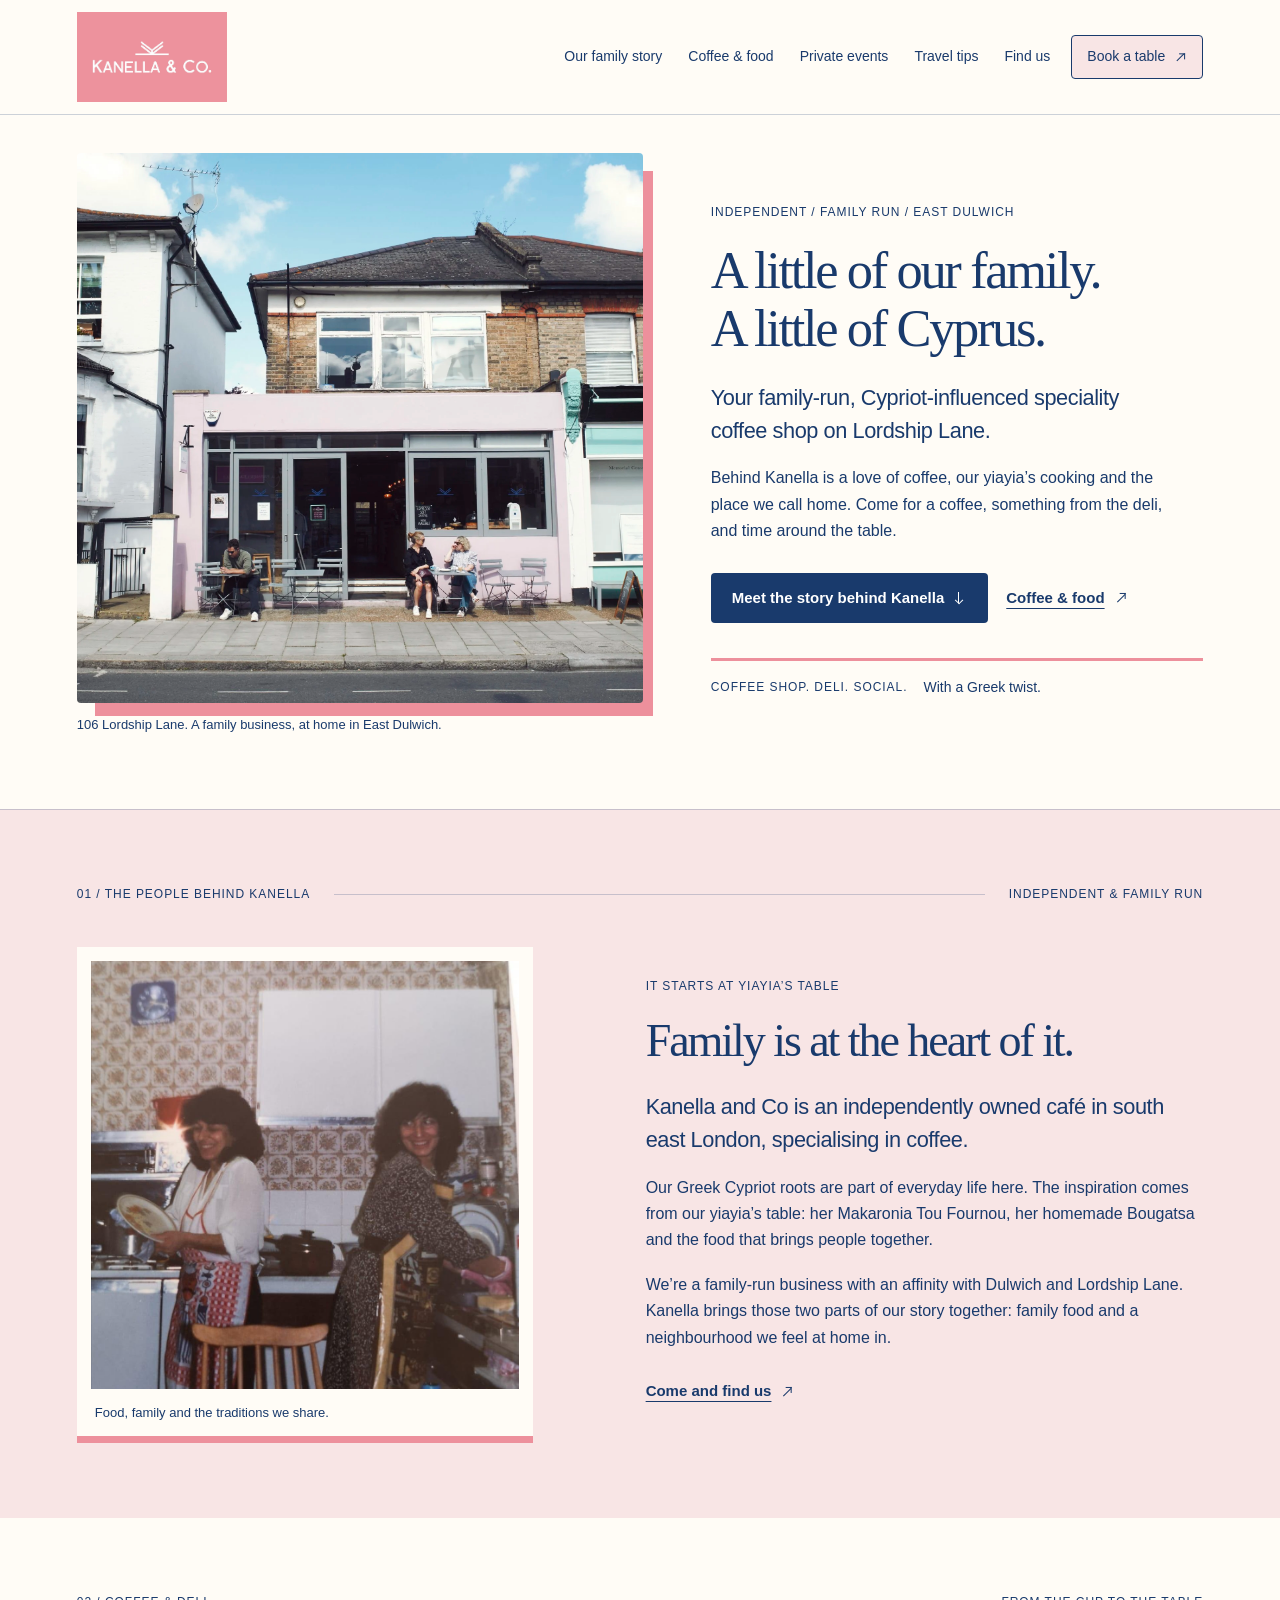
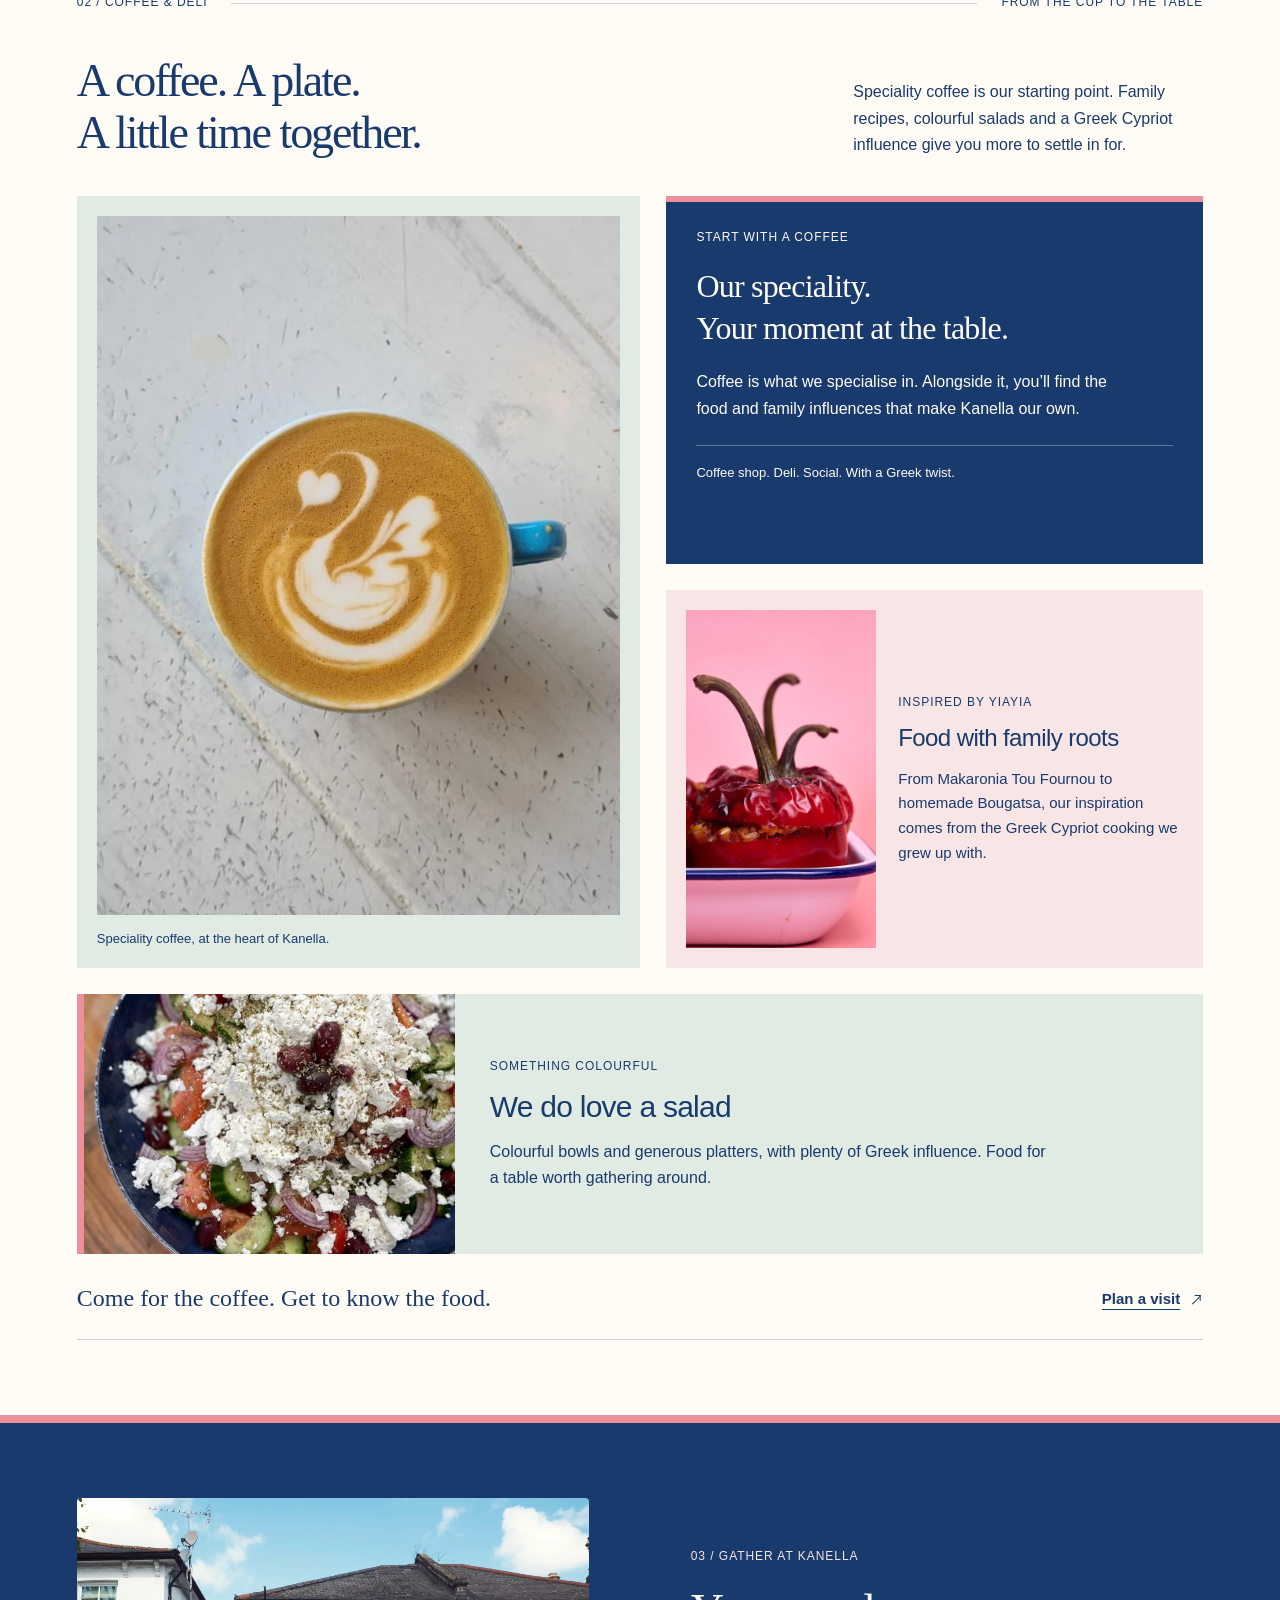
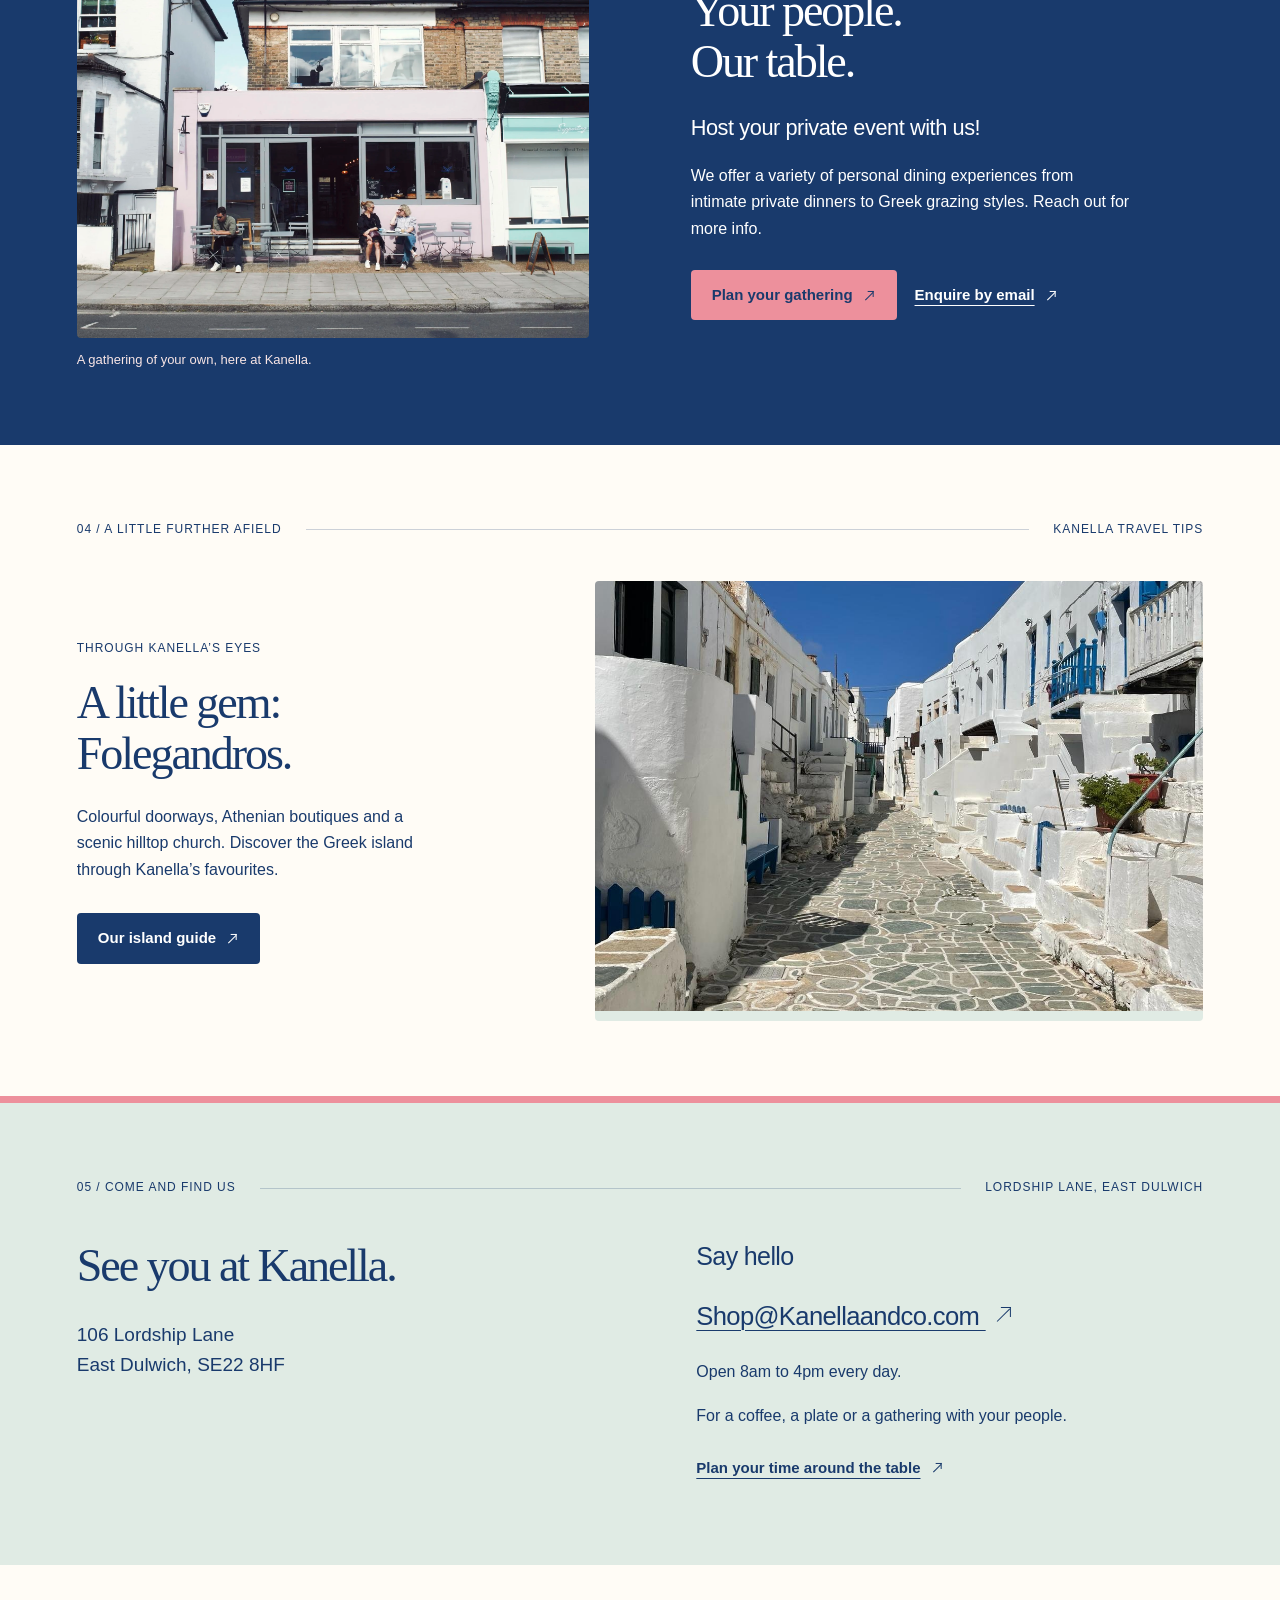
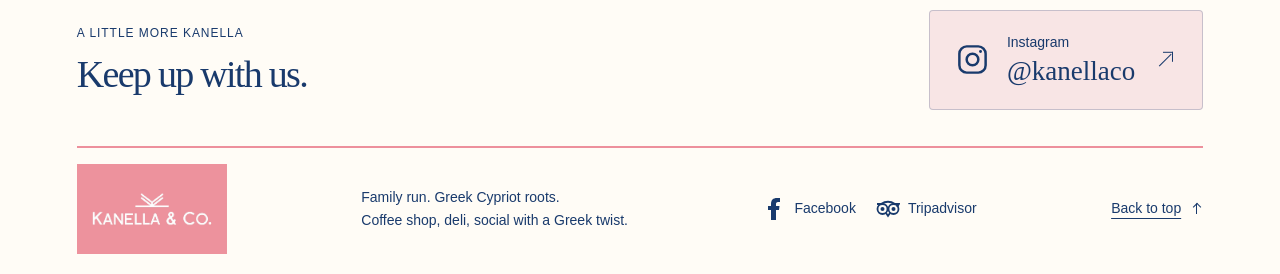
==== commit 0a620767: "Update Kanella & Co website" ====
--- a/index.html
+++ b/index.html
@@ -3,15 +3,15 @@
 <head><meta charset="utf-8"><meta name="viewport" content="width=device-width, initial-scale=1"><meta name="theme-color" content="#193a6c"><meta name="description" content="Meet Kanella & Co., an independent, family-run speciality coffee shop with Greek Cypriot roots on Lordship Lane, East Dulwich."><title>Kanella & Co. | Family, coffee & Greek Cypriot food</title><link rel="stylesheet" href="styles.css"><script src="script.js" defer></script></head>
 <body>
 <a class="skip" href="#main">Skip to content</a>
-<header class="header"><a class="wordmark" href="index.html" aria-label="Kanella & Co. home"><img src="source-website/assets/image-2.webp" alt="Kanella & Co." width="1500" height="900"></a><nav aria-label="Main navigation"><a href="#about">Our family story</a><a href="#food">Coffee &amp; food</a><a href="#events">Private events</a><a href="travel.html">Travel tips</a><a href="#contact">Find us</a><a class="nav-book" href="book.html">Book a table ↗</a></nav></header>
+<header class="header"><a class="wordmark" href="index.html" aria-label="Kanella & Co. home"><img src="source-website/assets/image-2.webp" alt="Kanella & Co." width="1500" height="900"></a><button class="menu-toggle" type="button" aria-label="Open navigation" aria-controls="site-nav" aria-expanded="false" hidden><span class="menu-icon" aria-hidden="true"><span></span><span></span><span></span></span></button><nav id="site-nav" aria-label="Main navigation"><a href="#about">Our family story</a><a href="#food">Coffee &amp; food</a><a href="#events">Private events</a><a href="travel.html">Travel tips</a><a href="#contact">Find us</a><a class="nav-book" href="book.html">Book a table <span class="arrow arrow-ne" aria-hidden="true"></span></a></nav></header>
 <main id="main">
-<section class="opening" aria-labelledby="opening-title"><figure class="opening-photo"><img src="source-website/assets/image-3.webp" alt="Kanella & Co.'s pale pink frontage, with customers sitting outside on Lordship Lane" fetchpriority="high"><figcaption>106 Lordship Lane. A family business, at home in East Dulwich.</figcaption></figure><div class="opening-copy"><p class="eyebrow">Independent / Family run / East Dulwich</p><h1 id="opening-title">A little of our family.<br>A little of Cyprus.</h1><p class="lead">Your family-run, Cypriot-influenced speciality coffee shop on Lordship Lane.</p><p>Behind Kanella is a love of coffee, our yiayia’s cooking and the place we call home. Come for a coffee, something from the deli, and time around the table.</p><div class="actions"><a class="button blue" href="#about">Meet the story behind Kanella ↓</a><a class="text-link" href="#food">Coffee &amp; food ↗</a></div><div class="opening-note"><span class="small-label">Coffee shop. Deli. Social.</span><span>With a Greek twist.</span></div></div></section>
-<section class="section intro" id="about" aria-labelledby="about-title"><div class="section-label"><span>01 / The people behind Kanella</span><span>Independent &amp; family run</span></div><div class="story-grid"><figure class="family-photo"><img src="source-website/assets/image-13.jpg" alt="A family photograph of two women washing and drying dishes in a kitchen" loading="lazy"><figcaption>Food, family and the traditions we share.</figcaption></figure><div class="story-copy"><p class="eyebrow">It starts at yiayia’s table</p><h2 id="about-title">Family is at the heart of it.</h2><p class="lead">Kanella and Co is an independently owned café in south east London, specialising in coffee.</p><p>Our Greek Cypriot roots are part of everyday life here. The inspiration comes from our yiayia’s table: her Makaronia Tou Fournou, her homemade Bougatsa and the food that brings people together.</p><p>We’re a family-run business with an affinity with Dulwich and Lordship Lane. Kanella brings those two parts of our story together: family food and a neighbourhood we feel at home in.</p><a class="text-link" href="#contact">Come and find us ↗</a></div></div></section>
-<section class="food section" id="food" aria-labelledby="food-title"><div class="section-label"><span>02 / Coffee &amp; deli</span><span>From the cup to the table</span></div><div class="section-heading"><h2 id="food-title">A coffee. A plate.<br>A little time together.</h2><p>Speciality coffee is our starting point. Family recipes, colourful salads and a Greek Cypriot influence give you more to settle in for.</p></div><div class="food-experience"><figure class="coffee-photo"><img src="source-website/assets/image-7.webp" alt="Latte art in a bright blue coffee cup" loading="lazy"><figcaption>Speciality coffee, at the heart of Kanella.</figcaption></figure><article class="coffee-story"><p class="eyebrow">Start with a coffee</p><h3>Our speciality.<br>Your moment at the table.</h3><p>Coffee is what we specialise in. Alongside it, you’ll find the food and family influences that make Kanella our own.</p><span class="food-detail">Coffee shop. Deli. Social. With a Greek twist.</span></article><article class="dish-card"><img src="source-website/assets/image-5.jpg" alt="Baked red peppers stuffed with rice in an enamel dish" loading="lazy"><div><p class="eyebrow">Inspired by yiayia</p><h3>Food with family roots</h3><p>From Makaronia Tou Fournou to homemade Bougatsa, our inspiration comes from the Greek Cypriot cooking we grew up with.</p></div></article><article class="dish-card salad-card"><img src="source-facebook/assets/image-11.jpg" alt="Tomato, cucumber, olive and red onion salad topped with crumbled white cheese" loading="lazy"><div><p class="eyebrow">Something colourful</p><h3>We do love a salad</h3><p>Colourful bowls and generous platters, with plenty of Greek influence. Food for a table worth gathering around.</p></div></article></div><div class="food-bottom"><p>Come for the coffee. Get to know the food.</p><a class="text-link" href="book.html">Plan a visit ↗</a></div></section>
-<section class="events section" id="events" aria-labelledby="events-title"><figure class="event-photo"><img src="source-website/assets/image-3.webp" alt="Kanella & Co.'s pale pink café frontage with customers sitting outside on Lordship Lane" loading="lazy"><figcaption>A gathering of your own, here at Kanella.</figcaption></figure><div class="event-copy"><p class="eyebrow">03 / Gather at Kanella</p><h2 id="events-title">Your people.<br>Our table.</h2><p class="lead">Host your private event with us!</p><p>We offer a variety of personal dining experiences from intimate private dinners to Greek grazing styles. Reach out for more info.</p><div class="actions"><button class="button pink" type="button" data-open-event hidden>Plan your gathering ↗</button><a class="text-link" href="mailto:shop@kanellaandco.com">Enquire by email ↗</a></div></div></section>
-<section class="travel-teaser section" aria-labelledby="travel-title"><div class="section-label"><span>04 / A little further afield</span><span>Kanella travel tips</span></div><div class="travel-preview"><div><p class="eyebrow">Through Kanella’s eyes</p><h2 id="travel-title">A little gem:<br>Folegandros.</h2><p>Colourful doorways, Athenian boutiques and a scenic hilltop church. Discover the Greek island through Kanella’s favourites.</p><a class="button blue" href="travel.html">Our island guide ↗</a></div><img src="source-website/assets/image-14.jpg" alt="Whitewashed buildings and blue balconies on a stone-paved lane in Folegandros" loading="lazy"></div></section>
-<section class="contact section" id="contact" aria-labelledby="contact-title"><div class="section-label"><span>05 / Come and find us</span><span>Lordship Lane, East Dulwich</span></div><div class="contact-grid"><div><h2 id="contact-title">See you at Kanella.</h2><address>106 Lordship Lane<br>East Dulwich, SE22 8HF</address></div><div><h3>Say hello</h3><a class="email" href="mailto:Shop@Kanellaandco.com">Shop@Kanellaandco.com ↗</a><p>Open 8am to 4pm every day.</p><p>For a coffee, a plate or a gathering with your people.</p><a class="text-link" href="book.html">Plan your time around the table ↗</a></div></div></section>
+<section class="opening" aria-labelledby="opening-title"><figure class="opening-photo"><img src="source-website/assets/image-3.webp" alt="Kanella & Co.'s pale pink frontage, with customers sitting outside on Lordship Lane" fetchpriority="high"><figcaption>106 Lordship Lane. A family business, at home in East Dulwich.</figcaption></figure><div class="opening-copy"><p class="eyebrow">Independent / Family run / East Dulwich</p><h1 id="opening-title">A little of our family.<br>A little of Cyprus.</h1><p class="lead">Your family-run, Cypriot-influenced speciality coffee shop on Lordship Lane.</p><p>Behind Kanella is a love of coffee, our yiayia’s cooking and the place we call home. Come for a coffee, something from the deli, and time around the table.</p><div class="actions"><a class="button blue" href="#about">Meet the story behind Kanella <span class="arrow arrow-down" aria-hidden="true"></span></a><a class="text-link" href="#food">Coffee &amp; food <span class="arrow arrow-ne" aria-hidden="true"></span></a></div><div class="opening-note"><span class="small-label">Coffee shop. Deli. Social.</span><span>With a Greek twist.</span></div></div></section>
+<section class="section intro" id="about" aria-labelledby="about-title"><div class="section-label"><span>01 / The people behind Kanella</span><span>Independent &amp; family run</span></div><div class="story-grid"><figure class="family-photo"><img src="source-website/assets/image-13.jpg" alt="A family photograph of two women washing and drying dishes in a kitchen" loading="lazy"><figcaption>Food, family and the traditions we share.</figcaption></figure><div class="story-copy"><p class="eyebrow">It starts at yiayia’s table</p><h2 id="about-title">Family is at the heart of it.</h2><p class="lead">Kanella and Co is an independently owned café in south east London, specialising in coffee.</p><p>Our Greek Cypriot roots are part of everyday life here. The inspiration comes from our yiayia’s table: her Makaronia Tou Fournou, her homemade Bougatsa and the food that brings people together.</p><p>We’re a family-run business with an affinity with Dulwich and Lordship Lane. Kanella brings those two parts of our story together: family food and a neighbourhood we feel at home in.</p><a class="text-link" href="#contact">Come and find us <span class="arrow arrow-ne" aria-hidden="true"></span></a></div></div></section>
+<section class="food section" id="food" aria-labelledby="food-title"><div class="section-label"><span>02 / Coffee &amp; deli</span><span>From the cup to the table</span></div><div class="section-heading"><h2 id="food-title">A coffee. A plate.<br>A little time together.</h2><p>Speciality coffee is our starting point. Family recipes, colourful salads and a Greek Cypriot influence give you more to settle in for.</p></div><div class="food-experience"><figure class="coffee-photo"><img src="source-website/assets/image-7.webp" alt="Latte art in a bright blue coffee cup" loading="lazy"><figcaption>Speciality coffee, at the heart of Kanella.</figcaption></figure><article class="coffee-story"><p class="eyebrow">Start with a coffee</p><h3>Our speciality.<br>Your moment at the table.</h3><p>Coffee is what we specialise in. Alongside it, you’ll find the food and family influences that make Kanella our own.</p><span class="food-detail">Coffee shop. Deli. Social. With a Greek twist.</span></article><article class="dish-card"><img src="source-website/assets/image-5.jpg" alt="Baked red peppers stuffed with rice in an enamel dish" loading="lazy"><div><p class="eyebrow">Inspired by yiayia</p><h3>Food with family roots</h3><p>From Makaronia Tou Fournou to homemade Bougatsa, our inspiration comes from the Greek Cypriot cooking we grew up with.</p></div></article><article class="dish-card salad-card"><img src="source-facebook/assets/image-11.jpg" alt="Tomato, cucumber, olive and red onion salad topped with crumbled white cheese" loading="lazy"><div><p class="eyebrow">Something colourful</p><h3>We do love a salad</h3><p>Colourful bowls and generous platters, with plenty of Greek influence. Food for a table worth gathering around.</p></div></article></div><div class="food-bottom"><p>Come for the coffee. Get to know the food.</p><a class="text-link" href="book.html">Plan a visit <span class="arrow arrow-ne" aria-hidden="true"></span></a></div></section>
+<section class="events section" id="events" aria-labelledby="events-title"><figure class="event-photo"><img src="source-website/assets/image-3.webp" alt="Kanella & Co.'s pale pink café frontage with customers sitting outside on Lordship Lane" loading="lazy"><figcaption>A gathering of your own, here at Kanella.</figcaption></figure><div class="event-copy"><p class="eyebrow">03 / Gather at Kanella</p><h2 id="events-title">Your people.<br>Our table.</h2><p class="lead">Host your private event with us!</p><p>We offer a variety of personal dining experiences from intimate private dinners to Greek grazing styles. Reach out for more info.</p><div class="actions"><button class="button pink" type="button" data-open-event hidden>Plan your gathering <span class="arrow arrow-ne" aria-hidden="true"></span></button><a class="text-link" href="mailto:shop@kanellaandco.com">Enquire by email <span class="arrow arrow-ne" aria-hidden="true"></span></a></div></div></section>
+<section class="travel-teaser section" aria-labelledby="travel-title"><div class="section-label"><span>04 / A little further afield</span><span>Kanella travel tips</span></div><div class="travel-preview"><div><p class="eyebrow">Through Kanella’s eyes</p><h2 id="travel-title">A little gem:<br>Folegandros.</h2><p>Colourful doorways, Athenian boutiques and a scenic hilltop church. Discover the Greek island through Kanella’s favourites.</p><a class="button blue" href="travel.html">Our island guide <span class="arrow arrow-ne" aria-hidden="true"></span></a></div><img src="source-website/assets/image-14.jpg" alt="Whitewashed buildings and blue balconies on a stone-paved lane in Folegandros" loading="lazy"></div></section>
+<section class="contact section" id="contact" aria-labelledby="contact-title"><div class="section-label"><span>05 / Come and find us</span><span>Lordship Lane, East Dulwich</span></div><div class="contact-grid"><div><h2 id="contact-title">See you at Kanella.</h2><address>106 Lordship Lane<br>East Dulwich, SE22 8HF</address></div><div><h3>Say hello</h3><a class="email" href="mailto:Shop@Kanellaandco.com">Shop@Kanellaandco.com <span class="arrow arrow-ne" aria-hidden="true"></span></a><p>Open 8am to 4pm every day.</p><p>For a coffee, a plate or a gathering with your people.</p><a class="text-link" href="book.html">Plan your time around the table <span class="arrow arrow-ne" aria-hidden="true"></span></a></div></div></section>
 </main>
-<footer class="footer"><div class="instagram-feature"><div><p class="eyebrow">A little more Kanella</p><h2>Keep up with us.</h2></div><a class="instagram-link" href="https://www.instagram.com/kanellaco/"><svg viewBox="0 0 24 24" aria-hidden="true"><rect x="3" y="3" width="18" height="18" rx="5"/><circle cx="12" cy="12" r="4"/><circle class="icon-dot" cx="17.5" cy="6.5" r="1"/></svg><span>Instagram <strong>@kanellaco</strong></span><span aria-hidden="true">↗</span></a></div><div class="footer-bottom"><a class="wordmark" href="index.html" aria-label="Kanella & Co. home"><img src="source-website/assets/image-2.webp" alt="Kanella & Co." width="1500" height="900" loading="lazy"></a><p>Family run. Greek Cypriot roots.<br>Coffee shop, deli, social with a Greek twist.</p><div class="social-links"><a href="https://www.facebook.com/Kanellaandco/"><svg viewBox="0 0 24 24" aria-hidden="true"><path d="M14 23V13h3l.5-4H14V7c0-1 .4-2 2-2h2V1h-3c-4 0-6 2-6 6v2H6v4h3v10z"/></svg><span>Facebook</span></a><a href="https://www.tripadvisor.com/Restaurant_Review-g186338-d12266046-Reviews-Kanella_Co-London_England.html"><svg viewBox="0 0 24 24" aria-hidden="true"><path d="M1 7h4a13 13 0 0 1 14 0h4l-2 3M10 16l2 3 2-3" fill="none" stroke="currentColor" stroke-width="1.8"/><g fill="none" stroke="currentColor" stroke-width="1.8"><circle cx="6.5" cy="12" r="5"/><circle cx="17.5" cy="12" r="5"/></g><circle cx="6.5" cy="12" r="2"/><circle cx="17.5" cy="12" r="2"/></svg><span>Tripadvisor</span></a></div><a class="back-link" href="#main">Back to top ↑</a></div></footer>
-<dialog id="event-dialog" aria-labelledby="dialog-title" aria-describedby="event-description"><div class="dialog-top"><span>Private events at Kanella</span><button type="button" class="close-dialog" aria-label="Close event planner" autofocus>×</button></div><h2 id="dialog-title">Bring your plans<br>to the table.</h2><p id="event-description">Make a few notes for your conversation with us. These notes stay on this page; nothing is sent or booked.</p><form id="event-form"><label for="event-type">What are you planning?</label><select id="event-type" name="occasion"><option>Intimate private dinner</option><option>Greek grazing</option><option>Another private gathering</option></select><div class="form-row"><div><label for="event-date">Preferred date</label><input id="event-date" name="date" type="date"></div><div><label for="event-guests">Number of guests</label><input id="event-guests" name="guests" type="number" min="1" step="1" inputmode="numeric" placeholder="Your group size"></div></div><label for="event-notes">Anything else?</label><textarea id="event-notes" name="notes" rows="3" placeholder="The occasion, food preferences or questions"></textarea><button class="button blue" type="submit">Prepare my notes ↓</button></form><div id="event-result" class="result" hidden tabindex="-1" aria-live="polite"><h3>Your event notes</h3><p class="event-summary"></p><p>Keep these details handy when you contact us. Dates, guest numbers and arrangements can be discussed with the team.</p><a class="text-link" href="mailto:Shop@Kanellaandco.com">Shop@Kanellaandco.com ↗</a><p class="small">These notes stay on this page. No enquiry has been sent.</p></div></dialog>
+<footer class="footer"><div class="instagram-feature"><div><p class="eyebrow">A little more Kanella</p><h2>Keep up with us.</h2></div><a class="instagram-link" href="https://www.instagram.com/kanellaco/"><svg viewBox="0 0 24 24" aria-hidden="true"><rect x="3" y="3" width="18" height="18" rx="5"/><circle cx="12" cy="12" r="4"/><circle class="icon-dot" cx="17.5" cy="6.5" r="1"/></svg><span>Instagram <strong>@kanellaco</strong></span><span class="arrow arrow-ne" aria-hidden="true"></span></a></div><div class="footer-bottom"><a class="wordmark" href="index.html" aria-label="Kanella & Co. home"><img src="source-website/assets/image-2.webp" alt="Kanella & Co." width="1500" height="900" loading="lazy"></a><p>Family run. Greek Cypriot roots.<br>Coffee shop, deli, social with a Greek twist.</p><div class="social-links"><a href="https://www.facebook.com/Kanellaandco/"><svg viewBox="0 0 24 24" aria-hidden="true"><path d="M14 23V13h3l.5-4H14V7c0-1 .4-2 2-2h2V1h-3c-4 0-6 2-6 6v2H6v4h3v10z"/></svg><span>Facebook</span></a><a href="https://www.tripadvisor.com/Restaurant_Review-g186338-d12266046-Reviews-Kanella_Co-London_England.html"><svg viewBox="0 0 24 24" aria-hidden="true"><path d="M1 7h4a13 13 0 0 1 14 0h4l-2 3M10 16l2 3 2-3" fill="none" stroke="currentColor" stroke-width="1.8"/><g fill="none" stroke="currentColor" stroke-width="1.8"><circle cx="6.5" cy="12" r="5"/><circle cx="17.5" cy="12" r="5"/></g><circle cx="6.5" cy="12" r="2"/><circle cx="17.5" cy="12" r="2"/></svg><span>Tripadvisor</span></a></div><a class="back-link" href="#main">Back to top <span class="arrow arrow-up" aria-hidden="true"></span></a></div></footer>
+<dialog id="event-dialog" aria-labelledby="dialog-title" aria-describedby="event-description"><div class="dialog-top"><span>Private events at Kanella</span><button type="button" class="close-dialog" aria-label="Close event planner" autofocus><span class="close-icon" aria-hidden="true"></span></button></div><h2 id="dialog-title">Bring your plans<br>to the table.</h2><p id="event-description">Make a few notes for your conversation with us. These notes stay on this page; nothing is sent or booked.</p><form id="event-form"><label for="event-type">What are you planning?</label><select id="event-type" name="occasion"><option>Intimate private dinner</option><option>Greek grazing</option><option>Another private gathering</option></select><div class="form-row"><div><label for="event-date">Preferred date</label><input id="event-date" name="date" type="date"></div><div><label for="event-guests">Number of guests</label><input id="event-guests" name="guests" type="number" min="1" step="1" inputmode="numeric" placeholder="Your group size"></div></div><label for="event-notes">Anything else?</label><textarea id="event-notes" name="notes" rows="3" placeholder="The occasion, food preferences or questions"></textarea><button class="button blue" type="submit">Prepare my notes <span class="arrow arrow-down" aria-hidden="true"></span></button></form><div id="event-result" class="result" hidden tabindex="-1" aria-live="polite"><h3>Your event notes</h3><p class="event-summary"></p><p>Keep these details handy when you contact us. Dates, guest numbers and arrangements can be discussed with the team.</p><a class="text-link" href="mailto:Shop@Kanellaandco.com">Shop@Kanellaandco.com <span class="arrow arrow-ne" aria-hidden="true"></span></a><p class="small">These notes stay on this page. No enquiry has been sent.</p></div></dialog>
 </body></html>
--- a/styles.css
+++ b/styles.css
@@ -1,16 +1,17 @@
 :root{--navy:#193a6c;--pink:#ed909c;--pale:#f8e5e5;--mint:#e0ebe4;--paper:#fffcf6;--line:rgba(25,58,108,.22);--space:clamp(24px,6vw,100px)}
 *{box-sizing:border-box}html{scroll-behavior:smooth;scroll-padding-top:24px;-webkit-text-size-adjust:100%;text-size-adjust:100%}body{margin:0;background:var(--paper);color:var(--navy);font-family:Arial,Helvetica,sans-serif;font-size:16px;line-height:1.65;overflow-wrap:anywhere}.dialog-open,.dialog-open body{overflow:hidden}h1,h2,h3,p,figure{margin:0}h1,h2{font-family:Georgia,'Times New Roman',serif;font-weight:400;letter-spacing:-.045em;line-height:1.12;text-wrap:balance}h1{font-size:clamp(36px,4.1vw,60px)}h2{font-size:clamp(30px,3.6vw,52px)}h3{font-size:25px;font-weight:500;line-height:1.3;letter-spacing:-.025em}p+p{margin-top:18px}a{color:inherit;text-underline-offset:5px;text-decoration-thickness:1px}img{display:block;width:100%;max-width:100%;height:auto}svg{display:block}button,input,select,textarea{font:inherit}button{cursor:pointer}a,button,input,select,textarea{touch-action:manipulation}a:focus-visible,button:focus-visible,input:focus-visible,select:focus-visible,textarea:focus-visible,[tabindex='-1']:focus-visible{outline:3px solid #a04621;outline-offset:4px}[hidden]{display:none!important}.skip{position:fixed;z-index:30;top:-120px;left:16px;padding:12px 20px;background:var(--paper);border:2px solid var(--navy);max-width:calc(100% - 32px)}.skip:focus{top:16px}
-.header{display:flex;flex-wrap:wrap;align-items:center;justify-content:space-between;gap:12px 28px;padding:12px var(--space);border-bottom:1px solid var(--line)}.wordmark{display:inline-block;flex:none;width:150px;max-width:100%;text-decoration:none;line-height:0}.wordmark img{width:150px;height:90px;object-fit:contain}.header nav{display:flex;flex:1 1 580px;flex-wrap:wrap;align-items:center;justify-content:flex-end;gap:6px 16px;min-width:0}.header nav a{display:inline-flex;align-items:center;justify-content:center;min-height:44px;max-width:100%;padding:8px 5px;font-size:14px;line-height:1.4;text-align:center;text-decoration:none}.header nav a:hover,.header nav a[aria-current='page']{text-decoration:underline;text-decoration-thickness:2px}.header .nav-book{border:1px solid var(--navy);border-radius:4px;padding:10px 15px;background:var(--pale)}
-.eyebrow,.section-label,.small-label{font-size:12px;letter-spacing:.08em;text-transform:uppercase}.eyebrow{display:block;margin-bottom:18px}.opening{display:grid;grid-template-columns:minmax(0,1.15fr) minmax(0,1fr);gap:6%;align-items:center;padding:38px var(--space) 60px}.opening-photo{position:relative;padding-bottom:14px;isolation:isolate}.opening-photo:before{content:'';position:absolute;inset:18px -10px 33px 18px;background:var(--pink);z-index:-1}.opening-photo img{height:clamp(400px,43vw,590px);object-fit:cover;object-position:45% center;border-radius:4px}figcaption{font-size:13px;margin-top:12px;line-height:1.5}.opening-copy{padding:15px 0}.opening-copy>.lead{margin:24px 0 18px}.opening-copy>p:not(.eyebrow){max-width:460px}.lead{font-size:clamp(20px,1.7vw,24px);line-height:1.5;letter-spacing:-.02em}.actions{display:flex;flex-wrap:wrap;align-items:center;gap:12px 18px;margin-top:28px}.button{display:inline-flex;align-items:center;justify-content:center;min-height:48px;max-width:100%;border:1px solid transparent;border-radius:4px;padding:13px 20px;font-size:15px;font-weight:600;text-decoration:none;line-height:1.5;text-align:center;white-space:normal;transition:background .18s,transform .18s}.blue{background:var(--navy);color:white}.pink{background:var(--pink);color:var(--navy)}.text-link{display:inline-flex;align-items:center;min-height:44px;max-width:100%;padding:8px 0;font-size:15px;font-weight:600;line-height:1.6;overflow-wrap:anywhere}.opening-note{display:flex;flex-wrap:wrap;gap:5px 16px;border-top:3px solid var(--pink);margin-top:35px;padding-top:15px;font-size:14px;align-items:center}
-.section{padding:75px var(--space)}.section-label{display:flex;align-items:center;justify-content:space-between;gap:24px;margin-bottom:42px}.section-label:after{content:'';height:1px;background:var(--line);flex:1;order:1}.section-label span:last-child{order:2}.intro{background:var(--pale);border-top:1px solid var(--line)}.story-grid{display:grid;grid-template-columns:minmax(0,.9fr) minmax(0,1.1fr);align-items:center;gap:10%}.family-photo{padding:14px;background:var(--paper);border-bottom:7px solid var(--pink)}.family-photo img{aspect-ratio:1;object-fit:cover}.family-photo figcaption{padding:2px 4px 0}.story-copy h2{margin-bottom:25px}.story-copy p{max-width:560px}.story-copy>.text-link{margin-top:18px}.food{background:var(--paper)}.section-heading{display:flex;justify-content:space-between;align-items:end;gap:40px;margin-bottom:38px}.section-heading>*{min-width:0}.section-heading>p{max-width:350px}.food-experience{display:grid;grid-template-columns:minmax(0,1.05fr) minmax(0,1fr);gap:26px}.coffee-photo{background:var(--mint);padding:20px;grid-column:1;grid-row:1 / 3;display:flex;flex-direction:column}.coffee-photo img{flex:1;min-height:450px;height:0;object-fit:cover}.coffee-photo figcaption{margin-top:14px}.coffee-story{grid-column:2;padding:26px 30px 28px;background:var(--navy);color:var(--paper);border-top:6px solid var(--pink)}.coffee-story h3{font-family:Georgia,'Times New Roman',serif;font-size:32px;font-weight:400;margin-bottom:20px}.coffee-story p:not(.eyebrow){max-width:430px;font-size:16px}.food-detail{display:block;margin-top:23px;padding-top:16px;border-top:1px solid rgba(255,255,255,.3);font-size:13px}.dish-card{display:grid;grid-template-columns:minmax(0,.8fr) minmax(0,1.2fr);gap:22px;align-items:center;padding:20px;background:var(--pale);min-width:0}.dish-card img{width:100%;height:100%;min-height:220px;object-fit:cover}.dish-card h3{font-size:24px;margin-bottom:13px}.dish-card p:not(.eyebrow){font-size:15px}.dish-card .eyebrow{font-size:12px;margin-bottom:10px}.salad-card{grid-column:1 / -1;grid-template-columns:minmax(0,.52fr) minmax(0,1fr);background:var(--mint);padding:0;gap:35px;border-left:7px solid var(--pink)}.salad-card img{height:260px;min-height:0;object-position:center}.salad-card>div{padding:25px 35px 25px 0;max-width:600px}.salad-card h3{font-size:30px}.salad-card p:not(.eyebrow){font-size:16px}.food-bottom{display:flex;flex-wrap:wrap;justify-content:space-between;align-items:center;gap:12px 20px;border-bottom:1px solid var(--line);padding:23px 0 18px}.food-bottom p{font-family:Georgia,'Times New Roman',serif;font-size:24px}.events{display:grid;grid-template-columns:minmax(0,1fr) minmax(0,1fr);align-items:center;gap:9%;background:var(--navy);color:white;border-top:8px solid var(--pink)}.event-photo img{height:440px;object-fit:cover;border-radius:4px}.event-photo figcaption{color:var(--pale)}.event-copy h2{margin-bottom:24px}.event-copy .eyebrow{color:var(--pale)}.event-copy .lead{margin-bottom:16px}.event-copy p{max-width:440px}.travel-preview{display:grid;grid-template-columns:minmax(0,.8fr) minmax(0,1.2fr);gap:10%;align-items:center}.travel-preview p:not(.eyebrow){margin:24px 0 30px;max-width:350px}.travel-preview>img{height:440px;object-fit:cover;border-radius:4px;border-bottom:10px solid var(--mint)}.contact{background:var(--mint);border-top:7px solid var(--pink)}.contact-grid{display:grid;grid-template-columns:minmax(0,1fr) minmax(0,1fr);gap:10%}.contact h2{margin-bottom:28px}address{font-style:normal;font-size:19px;line-height:1.6}.contact h3{margin-bottom:16px}.email{display:inline-block;max-width:100%;min-height:44px;padding:6px 0;font-size:clamp(18px,2vw,27px);letter-spacing:-.025em;overflow-wrap:anywhere;margin-bottom:16px}.contact .text-link{margin-top:16px}
-.footer{padding:45px var(--space) max(20px,env(safe-area-inset-bottom));background:var(--paper)}.instagram-feature{display:flex;justify-content:space-between;align-items:center;gap:30px;padding-bottom:36px;border-bottom:2px solid var(--pink)}.instagram-feature>*{min-width:0}.instagram-feature .eyebrow{margin-bottom:10px}.instagram-feature h2{font-size:38px}.instagram-link{display:flex;align-items:center;gap:17px;max-width:100%;min-height:60px;text-decoration:none;background:var(--pale);padding:20px 25px;border:1px solid var(--line);border-radius:4px}.instagram-link>svg{width:35px;height:35px;fill:none;stroke:currentColor;stroke-width:1.7;flex:none}.instagram-link .icon-dot{fill:currentColor;stroke:none}.instagram-link>span{font-size:14px;min-width:0}.instagram-link strong{display:block;font-family:Georgia,'Times New Roman',serif;font-size:27px;font-weight:400;line-height:1.3}.instagram-link>span:last-child{font-size:25px;flex:none}.footer-bottom{display:flex;justify-content:space-between;align-items:center;gap:16px 25px;flex-wrap:wrap;padding-top:16px}.footer-bottom>*{min-width:0;max-width:100%}.footer-bottom p,.footer-email{font-size:14px}.footer-email{display:inline-flex;align-items:center;min-height:44px;padding:8px 0;overflow-wrap:anywhere}.social-links{display:flex;align-items:center;flex-wrap:wrap;gap:8px 20px}.social-links a{display:inline-flex;align-items:center;gap:8px;min-height:44px;padding:8px 0;font-size:14px;text-decoration:none}.social-links svg{width:24px;height:24px;fill:currentColor;flex:none}.back-link{display:inline-flex;align-items:center;min-height:44px;padding:8px 0;font-size:14px}
+.arrow{display:inline-block;position:relative;flex:0 0 auto;width:1em;height:1em;vertical-align:-.1em;pointer-events:none}.arrow::before,.arrow::after{content:'';position:absolute}.arrow::before{left:.15em;top:50%;width:.7em;border-top:1.7px solid currentColor}.arrow::after{right:.15em;top:calc(50% - .175em);width:.35em;height:.35em;border-top:1.7px solid currentColor;border-right:1.7px solid currentColor;transform:rotate(45deg)}.arrow-ne{transform:rotate(-45deg)}.arrow-down{transform:rotate(90deg)}.arrow-up{transform:rotate(-90deg)}.arrow-left{transform:rotate(180deg)}.close-icon{position:relative;display:block;width:24px;height:24px;pointer-events:none}.close-icon::before,.close-icon::after{content:'';position:absolute;left:0;top:11px;width:24px;height:2px;background:currentColor;transform:rotate(45deg)}.close-icon::after{transform:rotate(-45deg)}
+.header{display:flex;flex-wrap:wrap;align-items:center;justify-content:space-between;gap:12px 28px;padding:12px var(--space);border-bottom:1px solid var(--line)}.wordmark{display:inline-block;flex:none;width:150px;max-width:100%;text-decoration:none;line-height:0}.wordmark img{width:150px;height:90px;object-fit:contain}.header nav{display:flex;flex:1 1 580px;flex-wrap:wrap;align-items:center;justify-content:flex-end;gap:6px 16px;min-width:0}.header nav a{display:inline-flex;align-items:center;justify-content:center;gap:8px;min-height:44px;max-width:100%;padding:8px 5px;font-size:14px;line-height:1.4;text-align:center;text-decoration:none}.header nav a:hover,.header nav a[aria-current='page']{text-decoration:underline;text-decoration-thickness:2px}.header .nav-book{border:1px solid var(--navy);border-radius:4px;padding:10px 15px;background:var(--pale)}.menu-toggle{display:none;align-items:center;justify-content:center;flex:none;width:48px;height:48px;padding:12px;border:1px solid var(--navy);border-radius:4px;background:var(--pale);color:var(--navy)}.menu-icon{display:block;position:relative;width:24px;height:20px;pointer-events:none}.menu-icon span{display:block;position:absolute;left:0;width:24px;height:2px;background:currentColor;border-radius:1px;transition:transform .18s ease,opacity .18s ease}.menu-icon span:nth-child(1){top:1px}.menu-icon span:nth-child(2){top:9px}.menu-icon span:nth-child(3){top:17px}.is-menu-open .menu-icon span:nth-child(1){transform:translateY(8px) rotate(45deg)}.is-menu-open .menu-icon span:nth-child(2){opacity:0}.is-menu-open .menu-icon span:nth-child(3){transform:translateY(-8px) rotate(-45deg)}
+.eyebrow,.section-label,.small-label{font-size:12px;letter-spacing:.08em;text-transform:uppercase}.eyebrow{display:block;margin-bottom:18px}.opening{display:grid;grid-template-columns:minmax(0,1.15fr) minmax(0,1fr);gap:6%;align-items:center;padding:38px var(--space) 60px}.opening-photo{position:relative;padding-bottom:14px;isolation:isolate}.opening-photo:before{content:'';position:absolute;inset:18px -10px 33px 18px;background:var(--pink);z-index:-1}.opening-photo img{height:clamp(400px,43vw,590px);object-fit:cover;object-position:45% center;border-radius:4px}figcaption{font-size:13px;margin-top:12px;line-height:1.5}.opening-copy{padding:15px 0}.opening-copy>.lead{margin:24px 0 18px}.opening-copy>p:not(.eyebrow){max-width:460px}.lead{font-size:clamp(20px,1.7vw,24px);line-height:1.5;letter-spacing:-.02em}.actions{display:flex;flex-wrap:wrap;align-items:center;gap:12px 18px;margin-top:28px}.button{display:inline-flex;align-items:center;justify-content:center;gap:8px;min-height:48px;max-width:100%;border:1px solid transparent;border-radius:4px;padding:13px 20px;font-size:15px;font-weight:600;text-decoration:none;line-height:1.5;text-align:center;white-space:normal;transition:background .18s,transform .18s}.blue{background:var(--navy);color:white}.pink{background:var(--pink);color:var(--navy)}.text-link{display:inline-flex;align-items:center;gap:8px;min-height:44px;max-width:100%;padding:8px 0;font-size:15px;font-weight:600;line-height:1.6;overflow-wrap:anywhere}.opening-note{display:flex;flex-wrap:wrap;gap:5px 16px;border-top:3px solid var(--pink);margin-top:35px;padding-top:15px;font-size:14px;align-items:center}
+.section{padding:75px var(--space)}.section-label{display:flex;align-items:center;justify-content:space-between;gap:24px;margin-bottom:42px}.section-label:after{content:'';height:1px;background:var(--line);flex:1;order:1}.section-label span:last-child{order:2}.intro{background:var(--pale);border-top:1px solid var(--line)}.story-grid{display:grid;grid-template-columns:minmax(0,.9fr) minmax(0,1.1fr);align-items:center;gap:10%}.family-photo{padding:14px;background:var(--paper);border-bottom:7px solid var(--pink)}.family-photo img{aspect-ratio:1;object-fit:cover}.family-photo figcaption{padding:2px 4px 0}.story-copy h2{margin-bottom:25px}.story-copy p{max-width:560px}.story-copy>.text-link{margin-top:18px}.food{background:var(--paper)}.section-heading{display:flex;justify-content:space-between;align-items:end;gap:40px;margin-bottom:38px}.section-heading>*{min-width:0}.section-heading>p{max-width:350px}.food-experience{display:grid;grid-template-columns:minmax(0,1.05fr) minmax(0,1fr);gap:26px}.coffee-photo{background:var(--mint);padding:20px;grid-column:1;grid-row:1 / 3;display:flex;flex-direction:column}.coffee-photo img{flex:1;min-height:450px;height:0;object-fit:cover}.coffee-photo figcaption{margin-top:14px}.coffee-story{grid-column:2;padding:26px 30px 28px;background:var(--navy);color:var(--paper);border-top:6px solid var(--pink)}.coffee-story h3{font-family:Georgia,'Times New Roman',serif;font-size:32px;font-weight:400;margin-bottom:20px}.coffee-story p:not(.eyebrow){max-width:430px;font-size:16px}.food-detail{display:block;margin-top:23px;padding-top:16px;border-top:1px solid rgba(255,255,255,.3);font-size:13px}.dish-card{display:grid;grid-template-columns:minmax(0,.8fr) minmax(0,1.2fr);gap:22px;align-items:center;padding:20px;background:var(--pale);min-width:0}.dish-card img{width:100%;height:100%;min-height:220px;object-fit:cover}.dish-card h3{font-size:24px;margin-bottom:13px}.dish-card p:not(.eyebrow){font-size:15px}.dish-card .eyebrow{font-size:12px;margin-bottom:10px}.salad-card{grid-column:1 / -1;grid-template-columns:minmax(0,.52fr) minmax(0,1fr);background:var(--mint);padding:0;gap:35px;border-left:7px solid var(--pink)}.salad-card img{height:260px;min-height:0;object-position:center}.salad-card>div{padding:25px 35px 25px 0;max-width:600px}.salad-card h3{font-size:30px}.salad-card p:not(.eyebrow){font-size:16px}.food-bottom{display:flex;flex-wrap:wrap;justify-content:space-between;align-items:center;gap:12px 20px;border-bottom:1px solid var(--line);padding:23px 0 18px}.food-bottom p{font-family:Georgia,'Times New Roman',serif;font-size:24px}.events{display:grid;grid-template-columns:minmax(0,1fr) minmax(0,1fr);align-items:center;gap:9%;background:var(--navy);color:white;border-top:8px solid var(--pink)}.event-photo img{height:440px;object-fit:cover;border-radius:4px}.event-photo figcaption{color:var(--pale)}.event-copy h2{margin-bottom:24px}.event-copy .eyebrow{color:var(--pale)}.event-copy .lead{margin-bottom:16px}.event-copy p{max-width:440px}.travel-preview{display:grid;grid-template-columns:minmax(0,.8fr) minmax(0,1.2fr);gap:10%;align-items:center}.travel-preview p:not(.eyebrow){margin:24px 0 30px;max-width:350px}.travel-preview>img{height:440px;object-fit:cover;border-radius:4px;border-bottom:10px solid var(--mint)}.contact{background:var(--mint);border-top:7px solid var(--pink)}.contact-grid{display:grid;grid-template-columns:minmax(0,1fr) minmax(0,1fr);gap:10%}.contact h2{margin-bottom:28px}address{font-style:normal;font-size:19px;line-height:1.6}.contact h3{margin-bottom:16px}.email{display:inline-block;max-width:100%;min-height:44px;padding:6px 0;font-size:clamp(18px,2vw,27px);letter-spacing:-.025em;overflow-wrap:anywhere;margin-bottom:16px}.email .arrow{margin-left:4px}.contact .text-link{margin-top:16px}
+.footer{padding:45px var(--space) max(20px,env(safe-area-inset-bottom));background:var(--paper)}.instagram-feature{display:flex;justify-content:space-between;align-items:center;gap:30px;padding-bottom:36px;border-bottom:2px solid var(--pink)}.instagram-feature>*{min-width:0}.instagram-feature .eyebrow{margin-bottom:10px}.instagram-feature h2{font-size:38px}.instagram-link{display:flex;align-items:center;gap:17px;max-width:100%;min-height:60px;text-decoration:none;background:var(--pale);padding:20px 25px;border:1px solid var(--line);border-radius:4px}.instagram-link>svg{width:35px;height:35px;fill:none;stroke:currentColor;stroke-width:1.7;flex:none}.instagram-link .icon-dot{fill:currentColor;stroke:none}.instagram-link>span{font-size:14px;min-width:0}.instagram-link strong{display:block;font-family:Georgia,'Times New Roman',serif;font-size:27px;font-weight:400;line-height:1.3}.instagram-link>span:last-child{font-size:25px;flex:none}.footer-bottom{display:flex;justify-content:space-between;align-items:center;gap:16px 25px;flex-wrap:wrap;padding-top:16px}.footer-bottom>*{min-width:0;max-width:100%}.footer-bottom p,.footer-email{font-size:14px}.footer-email{display:inline-flex;align-items:center;min-height:44px;padding:8px 0;overflow-wrap:anywhere}.social-links{display:flex;align-items:center;flex-wrap:wrap;gap:8px 20px}.social-links a{display:inline-flex;align-items:center;gap:8px;min-height:44px;padding:8px 0;font-size:14px;text-decoration:none}.social-links svg{width:24px;height:24px;fill:currentColor;flex:none}.back-link{display:inline-flex;align-items:center;gap:8px;min-height:44px;padding:8px 0;font-size:14px}
 .island-opening{padding:30px var(--space) 55px;display:grid;grid-template-columns:minmax(0,1.25fr) minmax(0,.8fr);gap:6%;align-items:center}.island-opening>figure img{height:clamp(350px,38vw,540px);object-fit:cover;object-position:center 60%;border-radius:4px;border-bottom:9px solid var(--pink)}.island-title .eyebrow{margin:25px 0 16px}.island-title h1{font-size:clamp(36px,5vw,70px);margin-bottom:20px}.island-intro{padding-top:30px}.island-intro-grid{display:grid;grid-template-columns:minmax(0,1fr) minmax(0,1.1fr);gap:10%;margin-bottom:40px}.island-pair{display:grid;grid-template-columns:minmax(0,1fr) minmax(0,1fr);gap:5%;align-items:start}.island-pair img{height:440px;object-fit:cover;border-radius:4px}.island-pair figure:nth-child(2){padding-top:65px}.island-pair figure:nth-child(2) img{height:375px;border-bottom:8px solid var(--pink)}.island-favourites{background:var(--mint);border-top:7px solid var(--pink)}.favourites-grid{display:grid;grid-template-columns:minmax(0,1fr) minmax(0,1fr);gap:10%;align-items:center}.favourite-list{list-style:none;padding:0;margin:30px 0 0}.favourite-list li{display:flex;align-items:center;gap:24px;padding:21px 0;border-bottom:1px solid var(--line)}.favourite-list li>span{font-size:12px;flex:none}.favourite-list h3{font-family:Georgia,'Times New Roman',serif;font-size:clamp(23px,2.5vw,34px);min-width:0}.island-photo-stack{display:grid;gap:25px}.island-photo-stack img{height:300px;object-fit:cover;border-radius:4px}.island-photo-stack img:nth-child(2){width:85%;height:260px;justify-self:end;border:10px solid var(--paper)}.return-block{display:grid;grid-template-columns:minmax(0,.8fr) minmax(0,1fr);gap:10%;align-items:center}.return-block>figure{padding:15px;background:var(--pale)}.return-block>figure img{height:350px;object-fit:cover}.return-block>div>p:not(.eyebrow){margin-top:22px}
 .booking-layout{display:grid;grid-template-columns:minmax(0,1fr) minmax(0,1fr);gap:9%;align-items:start;padding-top:45px}.booking-story h1{margin-bottom:22px}.booking-story>.lead{margin-bottom:20px}.booking-story>p{max-width:490px}.booking-story figure{max-width:380px;margin:30px 0;padding:14px;background:var(--pale)}.booking-story figure img{height:280px;object-fit:cover}.booking-story address{margin-bottom:15px}.booking-story a{overflow-wrap:anywhere}.booking-planner{padding:35px;background:var(--mint);border-top:7px solid var(--pink);border-radius:4px;min-width:0}.booking-planner h2{font-size:42px;margin-bottom:18px}.booking-planner>p{font-size:16px}.booking-gather{display:grid;grid-template-columns:minmax(0,1fr) minmax(0,1fr);gap:10%;align-items:center;background:var(--pale);border-left:10px solid var(--pink)}.booking-gather h2{font-size:42px}.booking-gather .text-link{margin-top:14px}
-dialog{width:min(640px,calc(100% - 24px));max-width:calc(100% - 24px);max-height:calc(100vh - 24px);max-height:calc(100dvh - 24px);overflow:auto;overscroll-behavior:contain;border:0;border-top:8px solid var(--pink);border-radius:8px;padding:32px;background:var(--paper);color:var(--navy);overflow-wrap:anywhere;-webkit-overflow-scrolling:touch}dialog::backdrop{background:rgba(10,27,53,.75)}.dialog-top{display:flex;justify-content:space-between;align-items:center;gap:16px;font-size:14px;margin-bottom:20px}.close-dialog{display:inline-flex;align-items:center;justify-content:center;flex:none;width:48px;height:48px;background:var(--pale);border:1px solid var(--line);border-radius:4px;padding:0;color:inherit;font-size:32px;line-height:1}dialog h2{font-size:42px;margin-bottom:18px}dialog>p{font-size:16px}form{margin-top:25px;min-width:0}label{display:block;font-size:14px;font-weight:600;margin-bottom:8px}input,select,textarea{display:block;width:100%;max-width:100%;min-width:0;min-height:48px;padding:12px;border:1px solid #62798d;border-radius:4px;background:var(--paper);color:var(--navy);font-size:16px;line-height:1.5;margin:0 0 20px}input[type='date'],input[type='time']{min-inline-size:0;max-inline-size:100%}input::-webkit-date-and-time-value{text-align:left;min-height:1.5em}textarea{resize:vertical;min-height:120px}input::placeholder,textarea::placeholder{color:#53667a;opacity:1}.form-row{display:grid;grid-template-columns:minmax(0,1fr) minmax(0,1fr);gap:15px}.form-row>div{min-width:0}.optional{font-weight:400}.small,.field-note{font-size:14px;margin-bottom:20px}.field-note{margin-top:-7px}.result{border-top:1px solid var(--line);padding-top:25px;margin-top:30px;scroll-margin-block:20px}.result>p{font-size:16px;margin-top:16px}.event-summary,.visit-summary{white-space:pre-wrap;overflow-wrap:anywhere;background:var(--paper);padding:18px;border-left:4px solid var(--pink)}.result .text-link{margin-top:12px}.text-button{display:block;min-height:48px;max-width:100%;border:0;background:transparent;color:inherit;padding:10px 0;margin-top:16px;font-size:15px;text-align:left;text-decoration:underline;text-underline-offset:5px}
-@media(hover:hover){.button:hover{transform:translateY(-2px)}.blue:hover{background:#102c54}.pink:hover{background:var(--pale)}.instagram-link:hover{text-decoration:underline}.social-links a:hover span{text-decoration:underline}}
+dialog{width:min(640px,calc(100% - 24px));max-width:calc(100% - 24px);max-height:calc(100vh - 24px);max-height:calc(100dvh - 24px);overflow:auto;overscroll-behavior:contain;border:0;border-top:8px solid var(--pink);border-radius:8px;padding:32px;background:var(--paper);color:var(--navy);overflow-wrap:anywhere;-webkit-overflow-scrolling:touch}dialog::backdrop{background:rgba(10,27,53,.75)}.dialog-top{display:flex;justify-content:space-between;align-items:center;gap:16px;font-size:14px;margin-bottom:20px}.close-dialog{display:inline-flex;align-items:center;justify-content:center;flex:none;width:48px;height:48px;background:var(--pale);border:1px solid var(--line);border-radius:4px;padding:0;color:inherit;line-height:1}dialog h2{font-size:42px;margin-bottom:18px}dialog>p{font-size:16px}form{margin-top:25px;min-width:0}label{display:block;font-size:14px;font-weight:600;margin-bottom:8px}input,select,textarea{display:block;width:100%;max-width:100%;min-width:0;min-height:48px;padding:12px;border:1px solid #62798d;border-radius:4px;background:var(--paper);color:var(--navy);font-size:16px;line-height:1.5;margin:0 0 20px}input[type='date'],input[type='time']{min-inline-size:0;max-inline-size:100%}input::-webkit-date-and-time-value{text-align:left;min-height:1.5em}textarea{resize:vertical;min-height:120px}input::placeholder,textarea::placeholder{color:#53667a;opacity:1}.form-row{display:grid;grid-template-columns:minmax(0,1fr) minmax(0,1fr);gap:15px}.form-row>div{min-width:0}.optional{font-weight:400}.small,.field-note{font-size:14px;margin-bottom:20px}.field-note{margin-top:-7px}.result{border-top:1px solid var(--line);padding-top:25px;margin-top:30px;scroll-margin-block:20px}.result>p{font-size:16px;margin-top:16px}.event-summary,.visit-summary{white-space:pre-wrap;overflow-wrap:anywhere;background:var(--paper);padding:18px;border-left:4px solid var(--pink)}.result .text-link{margin-top:12px}.text-button{display:block;min-height:48px;max-width:100%;border:0;background:transparent;color:inherit;padding:10px 0;margin-top:16px;font-size:15px;text-align:left;text-decoration:underline;text-underline-offset:5px}.text-button .arrow{margin-left:5px}
+@media(hover:hover){.button:hover{transform:translateY(-2px)}.blue:hover{background:#102c54}.pink:hover{background:var(--pale)}.instagram-link:hover{text-decoration:underline}.social-links a:hover span{text-decoration:underline}.menu-toggle:hover{background:var(--mint)}}
 @media(min-width:1700px){body{max-width:1800px;margin:auto}}
 @media(max-width:1100px){.header{padding:10px 26px}.header nav{gap:6px 12px}.opening{gap:5%}.opening h1{font-size:43px}.opening-photo img{height:520px}.food-experience{gap:20px}.dish-card{gap:15px;padding:16px}.dish-card h3{font-size:22px}.salad-card{padding:0;gap:25px}.booking-layout{gap:6%}.booking-planner{padding:30px 24px}.island-title h1{font-size:48px}.footer-bottom{justify-content:flex-start}}
 @media(max-width:900px){.header{gap:0;padding:8px 24px 16px}.header nav{flex-basis:100%;width:100%;justify-content:flex-start;gap:6px 16px;padding-top:6px}.wordmark,.wordmark img{width:135px}.wordmark img{height:81px}.opening{grid-template-columns:minmax(0,1fr);gap:28px;padding:28px var(--space) 48px}.opening-photo img{height:clamp(300px,52vw,460px);object-position:center}.opening-copy{padding:0}.opening-copy>p:not(.eyebrow){max-width:65ch}.opening h1{font-size:clamp(36px,5.6vw,50px)}.opening-copy>.lead{margin-top:20px}.opening-note{margin-top:28px}.section{padding:52px var(--space)}.section-label{margin-bottom:30px;gap:16px}.story-grid{grid-template-columns:minmax(0,1fr);gap:32px}.family-photo{width:min(100%,520px);justify-self:center}.family-photo img{aspect-ratio:1.3}.story-copy h2{margin-bottom:22px}.story-copy p{max-width:65ch}.section-heading{display:block;margin-bottom:30px}.section-heading>p{max-width:65ch;margin-top:22px}.food-experience{grid-template-columns:minmax(0,1fr);gap:20px}.coffee-photo{grid-column:auto;grid-row:auto;display:block;padding:16px}.coffee-photo img{height:clamp(280px,48vw,420px);min-height:0;object-fit:cover}.coffee-story{grid-column:auto;padding:26px}.coffee-story h3{font-size:30px}.coffee-story p:not(.eyebrow){max-width:65ch}.dish-card,.salad-card{grid-column:auto;grid-template-columns:minmax(0,.7fr) minmax(0,1fr);padding:18px;gap:24px;border-left:0}.dish-card img,.salad-card img{height:100%;min-height:230px}.salad-card>div{padding:0}.dish-card h3,.salad-card h3{font-size:25px}.dish-card p:not(.eyebrow),.salad-card p:not(.eyebrow){font-size:16px}.events{grid-template-columns:minmax(0,1fr);gap:30px}.event-photo img{height:clamp(280px,48vw,420px)}.event-copy h2{font-size:42px}.event-copy p{max-width:65ch}.travel-preview{grid-template-columns:minmax(0,1fr);gap:30px}.travel-preview>img{height:clamp(300px,48vw,420px)}.travel-preview p:not(.eyebrow){max-width:65ch}.contact-grid{grid-template-columns:minmax(0,1fr);gap:32px}.contact h2{margin-bottom:24px}.email{font-size:24px}.footer{padding:36px var(--space) max(20px,env(safe-area-inset-bottom))}.instagram-feature{flex-direction:column;align-items:flex-start;gap:24px;padding-bottom:30px}.instagram-feature h2{font-size:34px}.instagram-link{width:100%;max-width:420px}.instagram-link>span:last-child{margin-left:auto}.footer-bottom{gap:12px 28px}.footer-bottom>.wordmark{width:100%}.footer-bottom>.wordmark img{width:135px}.island-opening{padding:28px var(--space) 40px;grid-template-columns:minmax(0,1fr);gap:24px}.island-opening>figure img{height:clamp(280px,48vw,420px)}.island-title .eyebrow{margin-top:12px}.island-title h1{font-size:clamp(36px,7vw,60px)}.island-title .lead{font-size:22px}.island-intro{padding-top:24px}.island-intro-grid{grid-template-columns:minmax(0,1fr);gap:24px;margin-bottom:30px}.island-pair{gap:20px}.island-pair img{height:320px}.island-pair figure:nth-child(2){padding-top:40px}.island-pair figure:nth-child(2) img{height:280px}.favourites-grid{grid-template-columns:minmax(0,1fr);gap:32px}.island-photo-stack{grid-template-columns:minmax(0,1fr) minmax(0,1fr);gap:20px}.island-photo-stack img,.island-photo-stack img:nth-child(2){width:100%;height:260px}.island-photo-stack img:nth-child(2){margin-top:30px;border-width:6px}.return-block{grid-template-columns:minmax(0,1fr);gap:30px}.return-block>figure{max-width:520px;width:100%}.return-block>figure img{height:320px}.booking-layout{grid-template-columns:minmax(0,1fr);gap:36px;padding-top:30px}.booking-story>p{max-width:65ch}.booking-story figure{max-width:440px}.booking-planner{padding:30px}.booking-gather{grid-template-columns:minmax(0,1fr);gap:24px;border-left-width:7px}.booking-gather h2{font-size:36px}}
-@media(max-width:600px){:root{--space:clamp(16px,5vw,24px)}html{scroll-padding-top:16px}.header{padding:8px var(--space) 16px}.header nav{display:grid;grid-template-columns:minmax(0,1fr) minmax(0,1fr);gap:6px 10px;align-items:stretch;padding-top:4px}.header nav a{justify-content:flex-start;padding:10px 8px;border-radius:4px;font-size:14px;line-height:1.5;text-align:left;min-height:46px}.header nav a:not(.nav-book){background:rgba(224,235,228,.5)}.header .nav-book{grid-column:1 / -1;justify-content:center;margin-top:4px;padding:11px 12px}.opening{padding-top:22px;padding-bottom:40px;gap:24px}.opening-photo{padding-bottom:8px}.opening-photo:before{inset:10px -6px 29px 10px}.opening-photo img{height:auto;aspect-ratio:4 / 3}.opening h1{font-size:clamp(32px,8.2vw,44px)}h2{font-size:clamp(30px,7.4vw,38px)}.eyebrow{margin-bottom:14px}.lead{font-size:20px}.actions{align-items:stretch;gap:10px;margin-top:24px}.actions .button{width:100%}.actions .text-link{align-self:flex-start}.opening-note{margin-top:24px}.section{padding:40px var(--space)}.section-label{align-items:flex-start;flex-wrap:wrap;gap:8px 16px;font-size:12px;line-height:1.5;margin-bottom:26px}.section-label:after{display:none}.section-label span:last-child{margin-left:auto;text-align:right;max-width:48%}.section-label span:first-child{max-width:55%}.family-photo{padding:10px}.family-photo img{aspect-ratio:1.15}.story-grid{gap:26px}.section-heading>p{margin-top:18px}.coffee-photo{padding:12px}.coffee-photo img{height:auto;aspect-ratio:1;object-fit:cover}.coffee-story{padding:24px 20px}.coffee-story h3{font-size:28px}.dish-card,.salad-card{grid-template-columns:minmax(0,1fr);gap:18px;padding:14px}.dish-card img,.salad-card img{height:auto;min-height:0;aspect-ratio:4 / 3;object-fit:cover}.dish-card>div{padding:0 4px 6px}.food-bottom{padding-top:18px;gap:8px}.food-bottom p{font-size:22px}.event-photo img{height:auto;aspect-ratio:4 / 3}.event-copy h2{font-size:38px}.travel-preview>img{height:auto;aspect-ratio:4 / 3}.contact-grid{gap:28px}.email{font-size:clamp(18px,5.2vw,24px)}.instagram-link{padding:18px 16px;gap:12px}.instagram-link>svg{width:30px;height:30px}.instagram-link strong{font-size:25px}.footer-bottom{flex-direction:column;align-items:flex-start;gap:12px}.footer-bottom p{margin:0}.social-links{gap:8px 22px}.island-opening{padding-top:22px;gap:18px}.island-opening>figure img{height:auto;aspect-ratio:4 / 3;object-position:center 60%}.island-title h1{font-size:clamp(34px,9vw,52px)}.island-title .eyebrow{margin-top:10px}.island-intro{padding-top:24px}.island-pair{grid-template-columns:minmax(0,1fr);gap:24px}.island-pair img,.island-pair figure:nth-child(2) img{height:auto;aspect-ratio:4 / 3;object-fit:cover}.island-pair figure:nth-child(2){padding-top:0}.island-photo-stack{grid-template-columns:minmax(0,1fr);gap:20px}.island-photo-stack img,.island-photo-stack img:nth-child(2){width:100%;height:auto;aspect-ratio:4 / 3;object-fit:cover;margin:0}.island-photo-stack img:nth-child(2){border-width:8px}.favourite-list{margin-top:22px}.favourite-list li{gap:18px;padding:18px 0}.return-block>figure{padding:12px}.return-block>figure img{height:auto;aspect-ratio:4 / 3}.booking-layout{padding-top:28px;gap:30px}.booking-story figure{margin:24px 0;padding:12px}.booking-story figure img{height:auto;aspect-ratio:4 / 3}.booking-planner{padding:26px 18px}.booking-planner h2{font-size:36px}.booking-gather h2{font-size:32px}.booking-gather{border-left-width:5px}.form-row{grid-template-columns:minmax(0,1fr);gap:0}form>.button{width:100%}.event-summary,.visit-summary{padding:16px 12px}.result{margin-top:24px;padding-top:22px}dialog{padding:20px 16px;max-height:calc(100vh - 16px);max-height:calc(100dvh - 16px);width:calc(100% - 16px);max-width:calc(100% - 16px)}dialog h2{font-size:clamp(28px,7.5vw,36px)}.dialog-top{gap:12px;margin-bottom:16px}}
+@media(max-width:600px){:root{--space:clamp(16px,5vw,24px)}html{scroll-padding-top:16px}.header{padding:8px var(--space) 16px;gap:0 16px}.header.nav-enhanced .menu-toggle{display:inline-flex;margin-left:auto}.header nav{display:grid;grid-template-columns:minmax(0,1fr) minmax(0,1fr);gap:6px 10px;align-items:stretch;padding-top:4px}.header.nav-enhanced nav{padding-top:12px;margin-top:4px;border-top:1px solid var(--line)}.header.nav-enhanced:not(.is-menu-open) nav{display:none}.header nav a{justify-content:flex-start;padding:10px 8px;border-radius:4px;font-size:14px;line-height:1.5;text-align:left;min-height:46px}.header nav a:not(.nav-book){background:rgba(224,235,228,.5)}.header .nav-book{grid-column:1 / -1;justify-content:center;margin-top:4px;padding:11px 12px}.opening{padding-top:22px;padding-bottom:40px;gap:24px}.opening-photo{padding-bottom:8px}.opening-photo:before{inset:10px -6px 29px 10px}.opening-photo img{height:auto;aspect-ratio:4 / 3}.opening h1{font-size:clamp(32px,8.2vw,44px)}h2{font-size:clamp(30px,7.4vw,38px)}.eyebrow{margin-bottom:14px}.lead{font-size:20px}.actions{align-items:stretch;gap:10px;margin-top:24px}.actions .button{width:100%}.actions .text-link{align-self:flex-start}.opening-note{margin-top:24px}.section{padding:40px var(--space)}.section-label{align-items:flex-start;flex-wrap:wrap;gap:8px 16px;font-size:12px;line-height:1.5;margin-bottom:26px}.section-label:after{display:none}.section-label span:last-child{margin-left:auto;text-align:right;max-width:48%}.section-label span:first-child{max-width:55%}.family-photo{padding:10px}.family-photo img{aspect-ratio:1.15}.story-grid{gap:26px}.section-heading>p{margin-top:18px}.coffee-photo{padding:12px}.coffee-photo img{height:auto;aspect-ratio:1;object-fit:cover}.coffee-story{padding:24px 20px}.coffee-story h3{font-size:28px}.dish-card,.salad-card{grid-template-columns:minmax(0,1fr);gap:18px;padding:14px}.dish-card img,.salad-card img{height:auto;min-height:0;aspect-ratio:4 / 3;object-fit:cover}.dish-card>div{padding:0 4px 6px}.food-bottom{padding-top:18px;gap:8px}.food-bottom p{font-size:22px}.event-photo img{height:auto;aspect-ratio:4 / 3}.event-copy h2{font-size:38px}.travel-preview>img{height:auto;aspect-ratio:4 / 3}.contact-grid{gap:28px}.email{font-size:clamp(18px,5.2vw,24px)}.instagram-link{padding:18px 16px;gap:12px}.instagram-link>svg{width:30px;height:30px}.instagram-link strong{font-size:25px}.footer-bottom{flex-direction:column;align-items:flex-start;gap:12px}.footer-bottom p{margin:0}.social-links{gap:8px 22px}.island-opening{padding-top:22px;gap:18px}.island-opening>figure img{height:auto;aspect-ratio:4 / 3;object-position:center 60%}.island-title h1{font-size:clamp(34px,9vw,52px)}.island-title .eyebrow{margin-top:10px}.island-intro{padding-top:24px}.island-pair{grid-template-columns:minmax(0,1fr);gap:24px}.island-pair img,.island-pair figure:nth-child(2) img{height:auto;aspect-ratio:4 / 3;object-fit:cover}.island-pair figure:nth-child(2){padding-top:0}.island-photo-stack{grid-template-columns:minmax(0,1fr);gap:20px}.island-photo-stack img,.island-photo-stack img:nth-child(2){width:100%;height:auto;aspect-ratio:4 / 3;object-fit:cover;margin:0}.island-photo-stack img:nth-child(2){border-width:8px}.favourite-list{margin-top:22px}.favourite-list li{gap:18px;padding:18px 0}.return-block>figure{padding:12px}.return-block>figure img{height:auto;aspect-ratio:4 / 3}.booking-layout{padding-top:28px;gap:30px}.booking-story figure{margin:24px 0;padding:12px}.booking-story figure img{height:auto;aspect-ratio:4 / 3}.booking-planner{padding:26px 18px}.booking-planner h2{font-size:36px}.booking-gather h2{font-size:32px}.booking-gather{border-left-width:5px}.form-row{grid-template-columns:minmax(0,1fr);gap:0}form>.button{width:100%}.event-summary,.visit-summary{padding:16px 12px}.result{margin-top:24px;padding-top:22px}dialog{padding:20px 16px;max-height:calc(100vh - 16px);max-height:calc(100dvh - 16px);width:calc(100% - 16px);max-width:calc(100% - 16px)}dialog h2{font-size:clamp(28px,7.5vw,36px)}.dialog-top{gap:12px;margin-bottom:16px}}
 @media(max-height:500px) and (orientation:landscape){dialog{max-height:calc(100vh - 16px);max-height:calc(100dvh - 16px);padding:16px 20px}.dialog-top{margin-bottom:12px}.opening-photo img,.event-photo img,.island-opening>figure img{max-height:340px;object-fit:cover}}
 @media(prefers-reduced-motion:reduce){html{scroll-behavior:auto}*,*::before,*::after{animation:none!important;transition:none!important}}
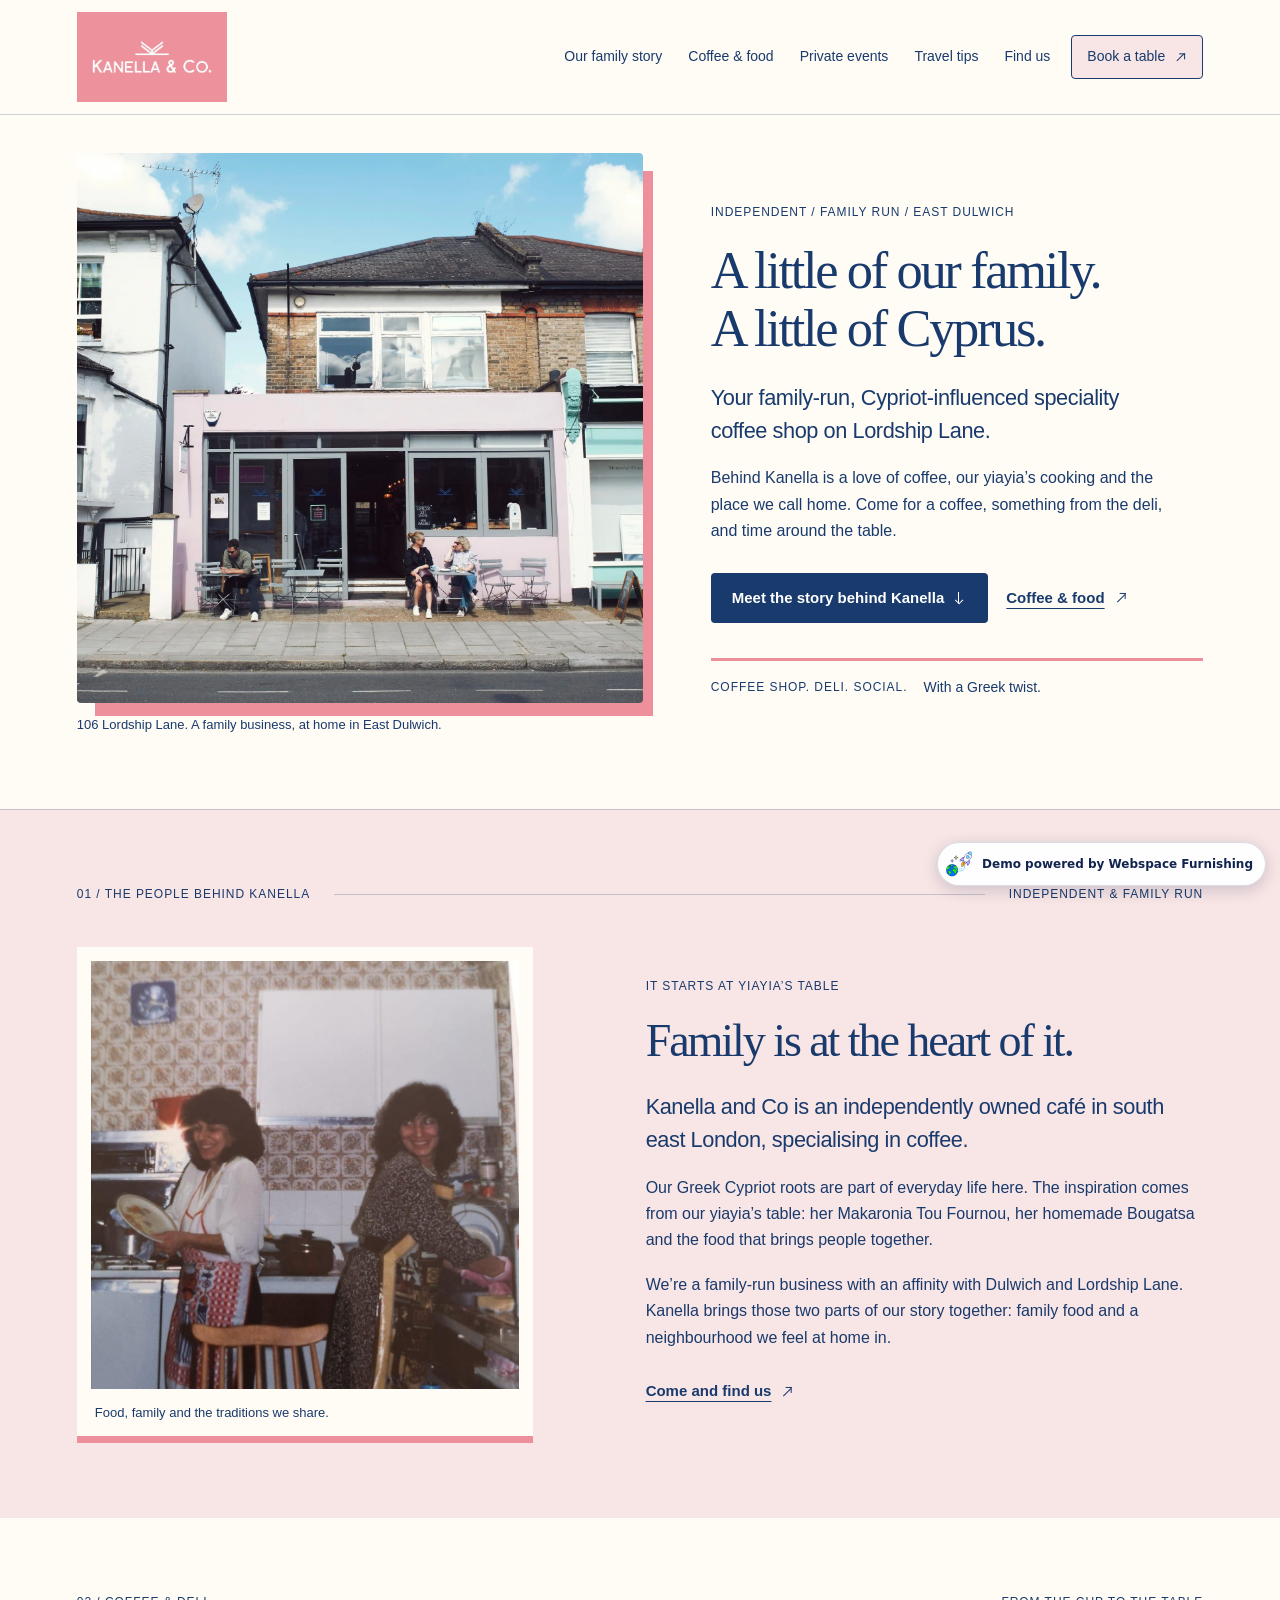
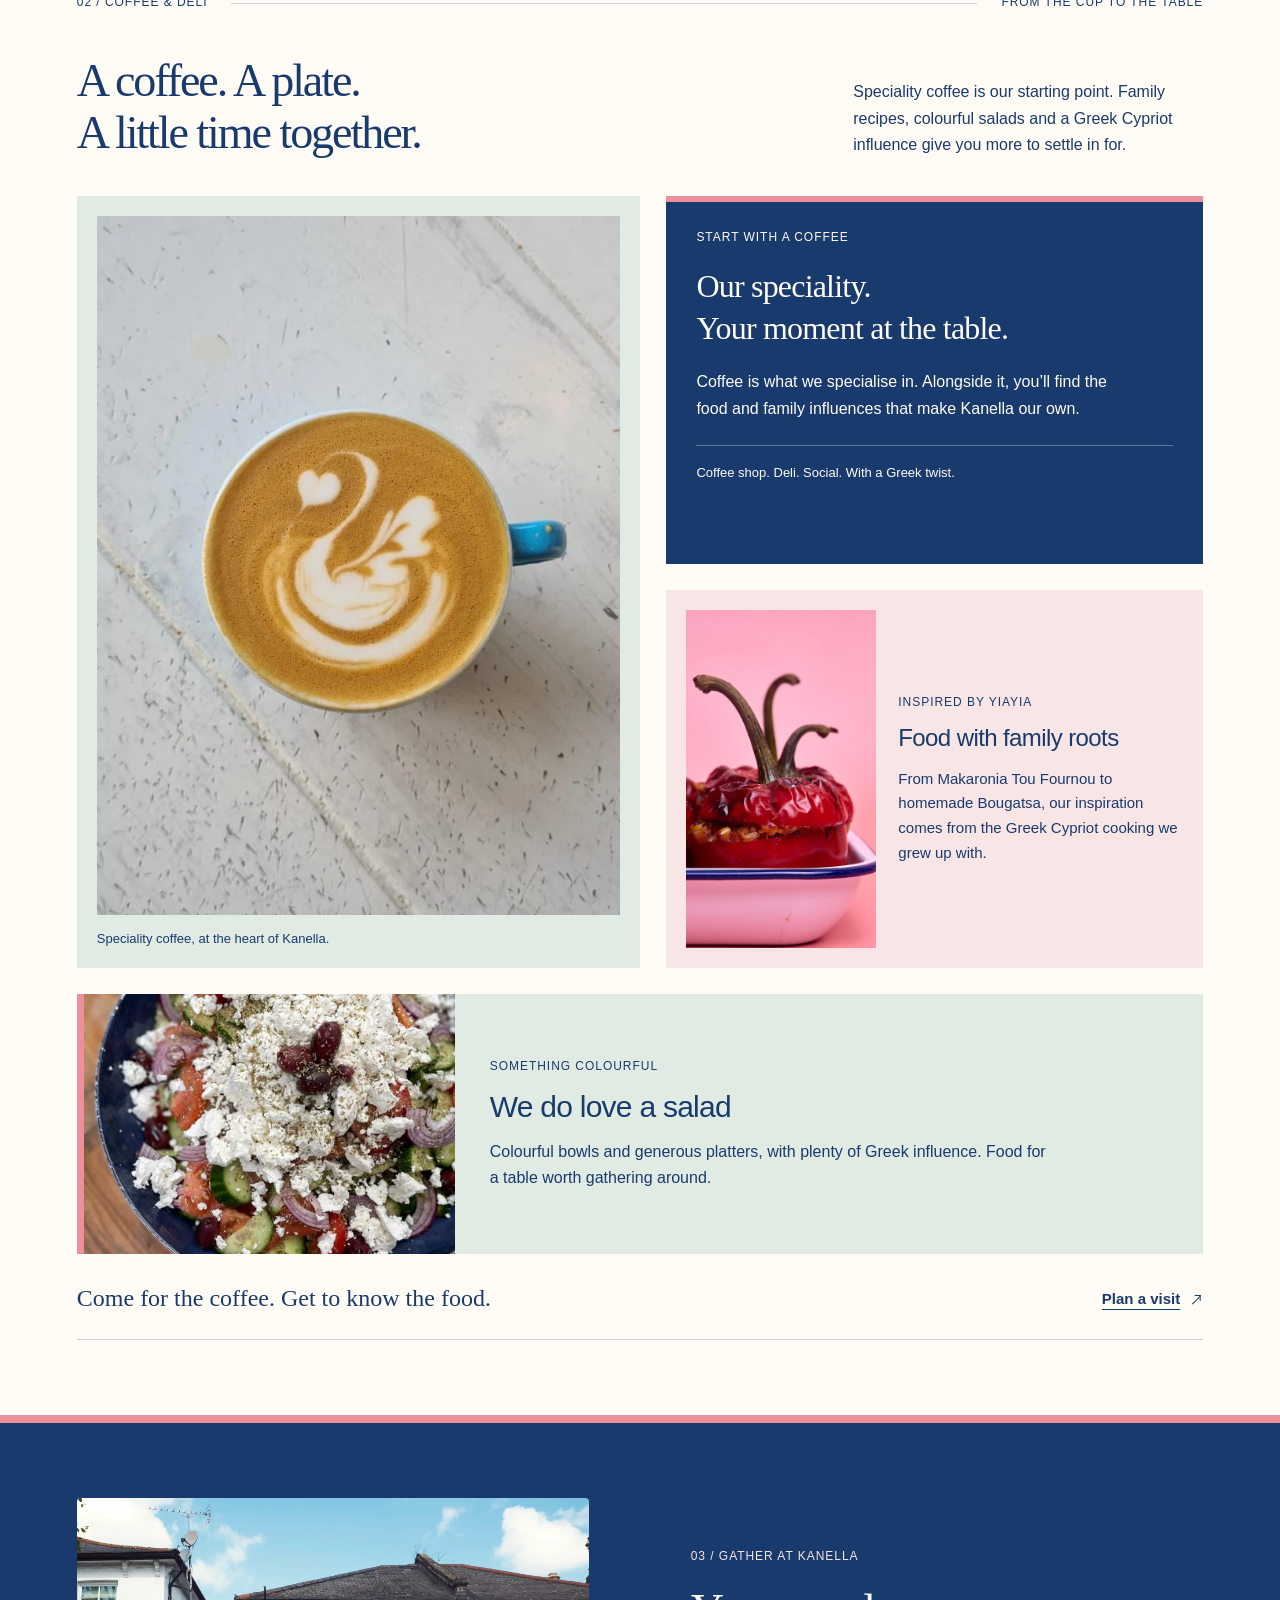
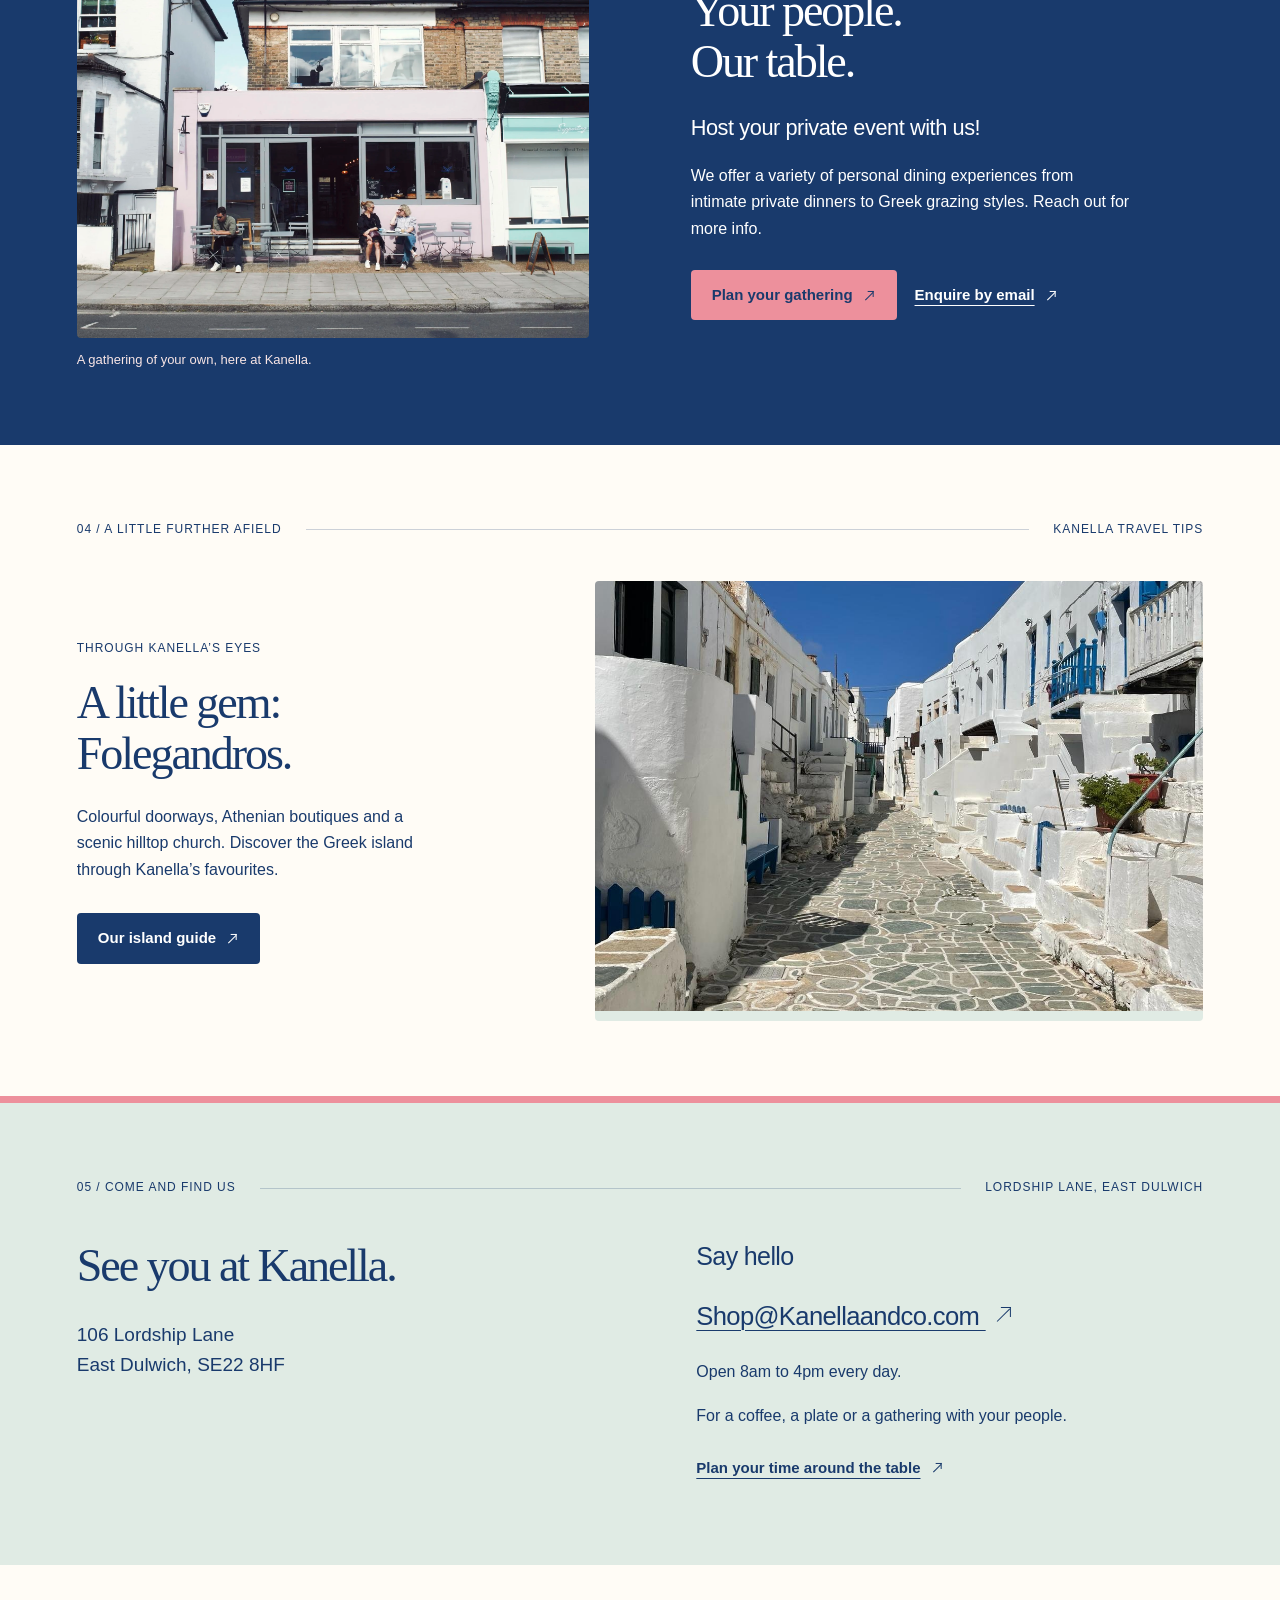
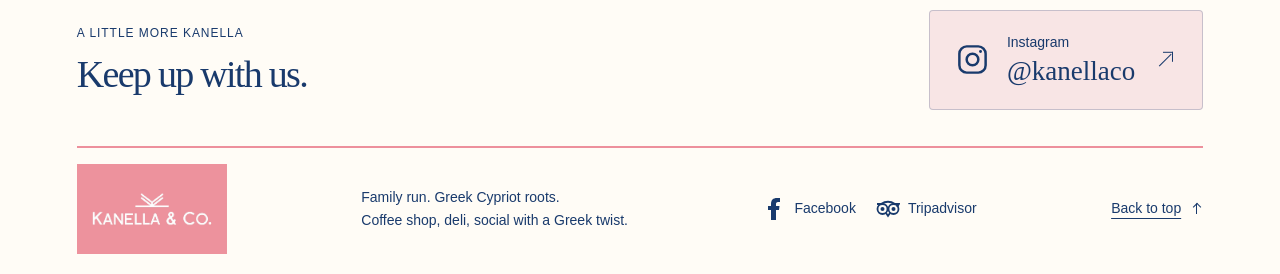
==== commit 6669f2c2: "Update Kanella & Co website" ====
--- a/index.html
+++ b/index.html
@@ -3,7 +3,7 @@
 <head><meta charset="utf-8"><meta name="viewport" content="width=device-width, initial-scale=1"><meta name="theme-color" content="#193a6c"><meta name="description" content="Meet Kanella & Co., an independent, family-run speciality coffee shop with Greek Cypriot roots on Lordship Lane, East Dulwich."><title>Kanella & Co. | Family, coffee & Greek Cypriot food</title><link rel="stylesheet" href="styles.css"><script src="script.js" defer></script></head>
 <body>
 <a class="skip" href="#main">Skip to content</a>
-<header class="header"><a class="wordmark" href="index.html" aria-label="Kanella & Co. home"><img src="source-website/assets/image-2.webp" alt="Kanella & Co." width="1500" height="900"></a><button class="menu-toggle" type="button" aria-label="Open navigation" aria-controls="site-nav" aria-expanded="false" hidden><span class="menu-icon" aria-hidden="true"><span></span><span></span><span></span></span></button><nav id="site-nav" aria-label="Main navigation"><a href="#about">Our family story</a><a href="#food">Coffee &amp; food</a><a href="#events">Private events</a><a href="travel.html">Travel tips</a><a href="#contact">Find us</a><a class="nav-book" href="book.html">Book a table <span class="arrow arrow-ne" aria-hidden="true"></span></a></nav></header>
+<header class="header"><a class="wordmark" href="index.html" aria-label="Kanella & Co. home"><img src="source-website/assets/image-2.webp" alt="Kanella & Co." width="1500" height="900"></a><nav id="site-nav" aria-label="Main navigation"><a href="#about">Our family story</a><a href="#food">Coffee &amp; food</a><a href="#events">Private events</a><a href="travel.html">Travel tips</a><a href="#contact">Find us</a><a class="nav-book" href="book.html">Book a table <span class="arrow arrow-ne" aria-hidden="true"></span></a></nav></header>
 <main id="main">
 <section class="opening" aria-labelledby="opening-title"><figure class="opening-photo"><img src="source-website/assets/image-3.webp" alt="Kanella & Co.'s pale pink frontage, with customers sitting outside on Lordship Lane" fetchpriority="high"><figcaption>106 Lordship Lane. A family business, at home in East Dulwich.</figcaption></figure><div class="opening-copy"><p class="eyebrow">Independent / Family run / East Dulwich</p><h1 id="opening-title">A little of our family.<br>A little of Cyprus.</h1><p class="lead">Your family-run, Cypriot-influenced speciality coffee shop on Lordship Lane.</p><p>Behind Kanella is a love of coffee, our yiayia’s cooking and the place we call home. Come for a coffee, something from the deli, and time around the table.</p><div class="actions"><a class="button blue" href="#about">Meet the story behind Kanella <span class="arrow arrow-down" aria-hidden="true"></span></a><a class="text-link" href="#food">Coffee &amp; food <span class="arrow arrow-ne" aria-hidden="true"></span></a></div><div class="opening-note"><span class="small-label">Coffee shop. Deli. Social.</span><span>With a Greek twist.</span></div></div></section>
 <section class="section intro" id="about" aria-labelledby="about-title"><div class="section-label"><span>01 / The people behind Kanella</span><span>Independent &amp; family run</span></div><div class="story-grid"><figure class="family-photo"><img src="source-website/assets/image-13.jpg" alt="A family photograph of two women washing and drying dishes in a kitchen" loading="lazy"><figcaption>Food, family and the traditions we share.</figcaption></figure><div class="story-copy"><p class="eyebrow">It starts at yiayia’s table</p><h2 id="about-title">Family is at the heart of it.</h2><p class="lead">Kanella and Co is an independently owned café in south east London, specialising in coffee.</p><p>Our Greek Cypriot roots are part of everyday life here. The inspiration comes from our yiayia’s table: her Makaronia Tou Fournou, her homemade Bougatsa and the food that brings people together.</p><p>We’re a family-run business with an affinity with Dulwich and Lordship Lane. Kanella brings those two parts of our story together: family food and a neighbourhood we feel at home in.</p><a class="text-link" href="#contact">Come and find us <span class="arrow arrow-ne" aria-hidden="true"></span></a></div></div></section>
@@ -14,4 +14,4 @@
 </main>
 <footer class="footer"><div class="instagram-feature"><div><p class="eyebrow">A little more Kanella</p><h2>Keep up with us.</h2></div><a class="instagram-link" href="https://www.instagram.com/kanellaco/"><svg viewBox="0 0 24 24" aria-hidden="true"><rect x="3" y="3" width="18" height="18" rx="5"/><circle cx="12" cy="12" r="4"/><circle class="icon-dot" cx="17.5" cy="6.5" r="1"/></svg><span>Instagram <strong>@kanellaco</strong></span><span class="arrow arrow-ne" aria-hidden="true"></span></a></div><div class="footer-bottom"><a class="wordmark" href="index.html" aria-label="Kanella & Co. home"><img src="source-website/assets/image-2.webp" alt="Kanella & Co." width="1500" height="900" loading="lazy"></a><p>Family run. Greek Cypriot roots.<br>Coffee shop, deli, social with a Greek twist.</p><div class="social-links"><a href="https://www.facebook.com/Kanellaandco/"><svg viewBox="0 0 24 24" aria-hidden="true"><path d="M14 23V13h3l.5-4H14V7c0-1 .4-2 2-2h2V1h-3c-4 0-6 2-6 6v2H6v4h3v10z"/></svg><span>Facebook</span></a><a href="https://www.tripadvisor.com/Restaurant_Review-g186338-d12266046-Reviews-Kanella_Co-London_England.html"><svg viewBox="0 0 24 24" aria-hidden="true"><path d="M1 7h4a13 13 0 0 1 14 0h4l-2 3M10 16l2 3 2-3" fill="none" stroke="currentColor" stroke-width="1.8"/><g fill="none" stroke="currentColor" stroke-width="1.8"><circle cx="6.5" cy="12" r="5"/><circle cx="17.5" cy="12" r="5"/></g><circle cx="6.5" cy="12" r="2"/><circle cx="17.5" cy="12" r="2"/></svg><span>Tripadvisor</span></a></div><a class="back-link" href="#main">Back to top <span class="arrow arrow-up" aria-hidden="true"></span></a></div></footer>
 <dialog id="event-dialog" aria-labelledby="dialog-title" aria-describedby="event-description"><div class="dialog-top"><span>Private events at Kanella</span><button type="button" class="close-dialog" aria-label="Close event planner" autofocus><span class="close-icon" aria-hidden="true"></span></button></div><h2 id="dialog-title">Bring your plans<br>to the table.</h2><p id="event-description">Make a few notes for your conversation with us. These notes stay on this page; nothing is sent or booked.</p><form id="event-form"><label for="event-type">What are you planning?</label><select id="event-type" name="occasion"><option>Intimate private dinner</option><option>Greek grazing</option><option>Another private gathering</option></select><div class="form-row"><div><label for="event-date">Preferred date</label><input id="event-date" name="date" type="date"></div><div><label for="event-guests">Number of guests</label><input id="event-guests" name="guests" type="number" min="1" step="1" inputmode="numeric" placeholder="Your group size"></div></div><label for="event-notes">Anything else?</label><textarea id="event-notes" name="notes" rows="3" placeholder="The occasion, food preferences or questions"></textarea><button class="button blue" type="submit">Prepare my notes <span class="arrow arrow-down" aria-hidden="true"></span></button></form><div id="event-result" class="result" hidden tabindex="-1" aria-live="polite"><h3>Your event notes</h3><p class="event-summary"></p><p>Keep these details handy when you contact us. Dates, guest numbers and arrangements can be discussed with the team.</p><a class="text-link" href="mailto:Shop@Kanellaandco.com">Shop@Kanellaandco.com <span class="arrow arrow-ne" aria-hidden="true"></span></a><p class="small">These notes stay on this page. No enquiry has been sent.</p></div></dialog>
-</body></html>+<!-- webspace-furnishing-demo-badge --><style>#wf-demo-badge{all:initial;position:fixed;right:14px;bottom:14px;z-index:2147483646;display:flex;align-items:center;gap:8px;padding:6px 12px 6px 6px;border-radius:999px;background:rgba(255,255,255,.94);border:1px solid rgba(16,46,102,.16);box-shadow:0 4px 16px rgba(10,30,70,.18);font:600 12px/1.2 system-ui,-apple-system,"Segoe UI",Roboto,Arial,sans-serif;color:#10244f;letter-spacing:0;pointer-events:none;-webkit-font-smoothing:antialiased}#wf-demo-badge img{all:initial;display:block;width:30px;height:30px}#wf-demo-badge span{all:initial;font:inherit;color:inherit;white-space:nowrap}@media (max-width:520px){#wf-demo-badge{right:10px;bottom:10px;padding:4px 10px 4px 4px;font-size:11px}#wf-demo-badge img{width:24px;height:24px}}@media print{#wf-demo-badge{display:none}}</style><div id="wf-demo-badge" role="note" aria-label="Demo powered by Webspace Furnishing"><img src="[data-uri]" alt="" width="30" height="30"><span>Demo powered by Webspace Furnishing</span></div></body></html>
--- a/styles.css
+++ b/styles.css
@@ -1,17 +1,18 @@
 :root{--navy:#193a6c;--pink:#ed909c;--pale:#f8e5e5;--mint:#e0ebe4;--paper:#fffcf6;--line:rgba(25,58,108,.22);--space:clamp(24px,6vw,100px)}
 *{box-sizing:border-box}html{scroll-behavior:smooth;scroll-padding-top:24px;-webkit-text-size-adjust:100%;text-size-adjust:100%}body{margin:0;background:var(--paper);color:var(--navy);font-family:Arial,Helvetica,sans-serif;font-size:16px;line-height:1.65;overflow-wrap:anywhere}.dialog-open,.dialog-open body{overflow:hidden}h1,h2,h3,p,figure{margin:0}h1,h2{font-family:Georgia,'Times New Roman',serif;font-weight:400;letter-spacing:-.045em;line-height:1.12;text-wrap:balance}h1{font-size:clamp(36px,4.1vw,60px)}h2{font-size:clamp(30px,3.6vw,52px)}h3{font-size:25px;font-weight:500;line-height:1.3;letter-spacing:-.025em}p+p{margin-top:18px}a{color:inherit;text-underline-offset:5px;text-decoration-thickness:1px}img{display:block;width:100%;max-width:100%;height:auto}svg{display:block}button,input,select,textarea{font:inherit}button{cursor:pointer}a,button,input,select,textarea{touch-action:manipulation}a:focus-visible,button:focus-visible,input:focus-visible,select:focus-visible,textarea:focus-visible,[tabindex='-1']:focus-visible{outline:3px solid #a04621;outline-offset:4px}[hidden]{display:none!important}.skip{position:fixed;z-index:30;top:-120px;left:16px;padding:12px 20px;background:var(--paper);border:2px solid var(--navy);max-width:calc(100% - 32px)}.skip:focus{top:16px}
 .arrow{display:inline-block;position:relative;flex:0 0 auto;width:1em;height:1em;vertical-align:-.1em;pointer-events:none}.arrow::before,.arrow::after{content:'';position:absolute}.arrow::before{left:.15em;top:50%;width:.7em;border-top:1.7px solid currentColor}.arrow::after{right:.15em;top:calc(50% - .175em);width:.35em;height:.35em;border-top:1.7px solid currentColor;border-right:1.7px solid currentColor;transform:rotate(45deg)}.arrow-ne{transform:rotate(-45deg)}.arrow-down{transform:rotate(90deg)}.arrow-up{transform:rotate(-90deg)}.arrow-left{transform:rotate(180deg)}.close-icon{position:relative;display:block;width:24px;height:24px;pointer-events:none}.close-icon::before,.close-icon::after{content:'';position:absolute;left:0;top:11px;width:24px;height:2px;background:currentColor;transform:rotate(45deg)}.close-icon::after{transform:rotate(-45deg)}
-.header{display:flex;flex-wrap:wrap;align-items:center;justify-content:space-between;gap:12px 28px;padding:12px var(--space);border-bottom:1px solid var(--line)}.wordmark{display:inline-block;flex:none;width:150px;max-width:100%;text-decoration:none;line-height:0}.wordmark img{width:150px;height:90px;object-fit:contain}.header nav{display:flex;flex:1 1 580px;flex-wrap:wrap;align-items:center;justify-content:flex-end;gap:6px 16px;min-width:0}.header nav a{display:inline-flex;align-items:center;justify-content:center;gap:8px;min-height:44px;max-width:100%;padding:8px 5px;font-size:14px;line-height:1.4;text-align:center;text-decoration:none}.header nav a:hover,.header nav a[aria-current='page']{text-decoration:underline;text-decoration-thickness:2px}.header .nav-book{border:1px solid var(--navy);border-radius:4px;padding:10px 15px;background:var(--pale)}.menu-toggle{display:none;align-items:center;justify-content:center;flex:none;width:48px;height:48px;padding:12px;border:1px solid var(--navy);border-radius:4px;background:var(--pale);color:var(--navy)}.menu-icon{display:block;position:relative;width:24px;height:20px;pointer-events:none}.menu-icon span{display:block;position:absolute;left:0;width:24px;height:2px;background:currentColor;border-radius:1px;transition:transform .18s ease,opacity .18s ease}.menu-icon span:nth-child(1){top:1px}.menu-icon span:nth-child(2){top:9px}.menu-icon span:nth-child(3){top:17px}.is-menu-open .menu-icon span:nth-child(1){transform:translateY(8px) rotate(45deg)}.is-menu-open .menu-icon span:nth-child(2){opacity:0}.is-menu-open .menu-icon span:nth-child(3){transform:translateY(-8px) rotate(-45deg)}
+.header{display:flex;flex-wrap:wrap;align-items:center;justify-content:space-between;gap:12px 28px;padding:12px var(--space);border-bottom:1px solid var(--line)}.wordmark{display:inline-block;flex:none;width:150px;max-width:100%;text-decoration:none;line-height:0}.wordmark img{width:150px;height:90px;object-fit:contain}.header nav{display:flex;flex:1 1 580px;flex-wrap:wrap;align-items:center;justify-content:flex-end;gap:6px 16px;min-width:0}.header nav a{display:inline-flex;align-items:center;justify-content:center;gap:8px;min-height:44px;max-width:100%;padding:8px 5px;font-size:14px;line-height:1.4;text-align:center;text-decoration:none}.header nav a:hover,.header nav a[aria-current='page']{text-decoration:underline;text-decoration-thickness:2px}.header .nav-book{border:1px solid var(--navy);border-radius:4px;padding:10px 15px;background:var(--pale)}
 .eyebrow,.section-label,.small-label{font-size:12px;letter-spacing:.08em;text-transform:uppercase}.eyebrow{display:block;margin-bottom:18px}.opening{display:grid;grid-template-columns:minmax(0,1.15fr) minmax(0,1fr);gap:6%;align-items:center;padding:38px var(--space) 60px}.opening-photo{position:relative;padding-bottom:14px;isolation:isolate}.opening-photo:before{content:'';position:absolute;inset:18px -10px 33px 18px;background:var(--pink);z-index:-1}.opening-photo img{height:clamp(400px,43vw,590px);object-fit:cover;object-position:45% center;border-radius:4px}figcaption{font-size:13px;margin-top:12px;line-height:1.5}.opening-copy{padding:15px 0}.opening-copy>.lead{margin:24px 0 18px}.opening-copy>p:not(.eyebrow){max-width:460px}.lead{font-size:clamp(20px,1.7vw,24px);line-height:1.5;letter-spacing:-.02em}.actions{display:flex;flex-wrap:wrap;align-items:center;gap:12px 18px;margin-top:28px}.button{display:inline-flex;align-items:center;justify-content:center;gap:8px;min-height:48px;max-width:100%;border:1px solid transparent;border-radius:4px;padding:13px 20px;font-size:15px;font-weight:600;text-decoration:none;line-height:1.5;text-align:center;white-space:normal;transition:background .18s,transform .18s}.blue{background:var(--navy);color:white}.pink{background:var(--pink);color:var(--navy)}.text-link{display:inline-flex;align-items:center;gap:8px;min-height:44px;max-width:100%;padding:8px 0;font-size:15px;font-weight:600;line-height:1.6;overflow-wrap:anywhere}.opening-note{display:flex;flex-wrap:wrap;gap:5px 16px;border-top:3px solid var(--pink);margin-top:35px;padding-top:15px;font-size:14px;align-items:center}
 .section{padding:75px var(--space)}.section-label{display:flex;align-items:center;justify-content:space-between;gap:24px;margin-bottom:42px}.section-label:after{content:'';height:1px;background:var(--line);flex:1;order:1}.section-label span:last-child{order:2}.intro{background:var(--pale);border-top:1px solid var(--line)}.story-grid{display:grid;grid-template-columns:minmax(0,.9fr) minmax(0,1.1fr);align-items:center;gap:10%}.family-photo{padding:14px;background:var(--paper);border-bottom:7px solid var(--pink)}.family-photo img{aspect-ratio:1;object-fit:cover}.family-photo figcaption{padding:2px 4px 0}.story-copy h2{margin-bottom:25px}.story-copy p{max-width:560px}.story-copy>.text-link{margin-top:18px}.food{background:var(--paper)}.section-heading{display:flex;justify-content:space-between;align-items:end;gap:40px;margin-bottom:38px}.section-heading>*{min-width:0}.section-heading>p{max-width:350px}.food-experience{display:grid;grid-template-columns:minmax(0,1.05fr) minmax(0,1fr);gap:26px}.coffee-photo{background:var(--mint);padding:20px;grid-column:1;grid-row:1 / 3;display:flex;flex-direction:column}.coffee-photo img{flex:1;min-height:450px;height:0;object-fit:cover}.coffee-photo figcaption{margin-top:14px}.coffee-story{grid-column:2;padding:26px 30px 28px;background:var(--navy);color:var(--paper);border-top:6px solid var(--pink)}.coffee-story h3{font-family:Georgia,'Times New Roman',serif;font-size:32px;font-weight:400;margin-bottom:20px}.coffee-story p:not(.eyebrow){max-width:430px;font-size:16px}.food-detail{display:block;margin-top:23px;padding-top:16px;border-top:1px solid rgba(255,255,255,.3);font-size:13px}.dish-card{display:grid;grid-template-columns:minmax(0,.8fr) minmax(0,1.2fr);gap:22px;align-items:center;padding:20px;background:var(--pale);min-width:0}.dish-card img{width:100%;height:100%;min-height:220px;object-fit:cover}.dish-card h3{font-size:24px;margin-bottom:13px}.dish-card p:not(.eyebrow){font-size:15px}.dish-card .eyebrow{font-size:12px;margin-bottom:10px}.salad-card{grid-column:1 / -1;grid-template-columns:minmax(0,.52fr) minmax(0,1fr);background:var(--mint);padding:0;gap:35px;border-left:7px solid var(--pink)}.salad-card img{height:260px;min-height:0;object-position:center}.salad-card>div{padding:25px 35px 25px 0;max-width:600px}.salad-card h3{font-size:30px}.salad-card p:not(.eyebrow){font-size:16px}.food-bottom{display:flex;flex-wrap:wrap;justify-content:space-between;align-items:center;gap:12px 20px;border-bottom:1px solid var(--line);padding:23px 0 18px}.food-bottom p{font-family:Georgia,'Times New Roman',serif;font-size:24px}.events{display:grid;grid-template-columns:minmax(0,1fr) minmax(0,1fr);align-items:center;gap:9%;background:var(--navy);color:white;border-top:8px solid var(--pink)}.event-photo img{height:440px;object-fit:cover;border-radius:4px}.event-photo figcaption{color:var(--pale)}.event-copy h2{margin-bottom:24px}.event-copy .eyebrow{color:var(--pale)}.event-copy .lead{margin-bottom:16px}.event-copy p{max-width:440px}.travel-preview{display:grid;grid-template-columns:minmax(0,.8fr) minmax(0,1.2fr);gap:10%;align-items:center}.travel-preview p:not(.eyebrow){margin:24px 0 30px;max-width:350px}.travel-preview>img{height:440px;object-fit:cover;border-radius:4px;border-bottom:10px solid var(--mint)}.contact{background:var(--mint);border-top:7px solid var(--pink)}.contact-grid{display:grid;grid-template-columns:minmax(0,1fr) minmax(0,1fr);gap:10%}.contact h2{margin-bottom:28px}address{font-style:normal;font-size:19px;line-height:1.6}.contact h3{margin-bottom:16px}.email{display:inline-block;max-width:100%;min-height:44px;padding:6px 0;font-size:clamp(18px,2vw,27px);letter-spacing:-.025em;overflow-wrap:anywhere;margin-bottom:16px}.email .arrow{margin-left:4px}.contact .text-link{margin-top:16px}
 .footer{padding:45px var(--space) max(20px,env(safe-area-inset-bottom));background:var(--paper)}.instagram-feature{display:flex;justify-content:space-between;align-items:center;gap:30px;padding-bottom:36px;border-bottom:2px solid var(--pink)}.instagram-feature>*{min-width:0}.instagram-feature .eyebrow{margin-bottom:10px}.instagram-feature h2{font-size:38px}.instagram-link{display:flex;align-items:center;gap:17px;max-width:100%;min-height:60px;text-decoration:none;background:var(--pale);padding:20px 25px;border:1px solid var(--line);border-radius:4px}.instagram-link>svg{width:35px;height:35px;fill:none;stroke:currentColor;stroke-width:1.7;flex:none}.instagram-link .icon-dot{fill:currentColor;stroke:none}.instagram-link>span{font-size:14px;min-width:0}.instagram-link strong{display:block;font-family:Georgia,'Times New Roman',serif;font-size:27px;font-weight:400;line-height:1.3}.instagram-link>span:last-child{font-size:25px;flex:none}.footer-bottom{display:flex;justify-content:space-between;align-items:center;gap:16px 25px;flex-wrap:wrap;padding-top:16px}.footer-bottom>*{min-width:0;max-width:100%}.footer-bottom p,.footer-email{font-size:14px}.footer-email{display:inline-flex;align-items:center;min-height:44px;padding:8px 0;overflow-wrap:anywhere}.social-links{display:flex;align-items:center;flex-wrap:wrap;gap:8px 20px}.social-links a{display:inline-flex;align-items:center;gap:8px;min-height:44px;padding:8px 0;font-size:14px;text-decoration:none}.social-links svg{width:24px;height:24px;fill:currentColor;flex:none}.back-link{display:inline-flex;align-items:center;gap:8px;min-height:44px;padding:8px 0;font-size:14px}
-.island-opening{padding:30px var(--space) 55px;display:grid;grid-template-columns:minmax(0,1.25fr) minmax(0,.8fr);gap:6%;align-items:center}.island-opening>figure img{height:clamp(350px,38vw,540px);object-fit:cover;object-position:center 60%;border-radius:4px;border-bottom:9px solid var(--pink)}.island-title .eyebrow{margin:25px 0 16px}.island-title h1{font-size:clamp(36px,5vw,70px);margin-bottom:20px}.island-intro{padding-top:30px}.island-intro-grid{display:grid;grid-template-columns:minmax(0,1fr) minmax(0,1.1fr);gap:10%;margin-bottom:40px}.island-pair{display:grid;grid-template-columns:minmax(0,1fr) minmax(0,1fr);gap:5%;align-items:start}.island-pair img{height:440px;object-fit:cover;border-radius:4px}.island-pair figure:nth-child(2){padding-top:65px}.island-pair figure:nth-child(2) img{height:375px;border-bottom:8px solid var(--pink)}.island-favourites{background:var(--mint);border-top:7px solid var(--pink)}.favourites-grid{display:grid;grid-template-columns:minmax(0,1fr) minmax(0,1fr);gap:10%;align-items:center}.favourite-list{list-style:none;padding:0;margin:30px 0 0}.favourite-list li{display:flex;align-items:center;gap:24px;padding:21px 0;border-bottom:1px solid var(--line)}.favourite-list li>span{font-size:12px;flex:none}.favourite-list h3{font-family:Georgia,'Times New Roman',serif;font-size:clamp(23px,2.5vw,34px);min-width:0}.island-photo-stack{display:grid;gap:25px}.island-photo-stack img{height:300px;object-fit:cover;border-radius:4px}.island-photo-stack img:nth-child(2){width:85%;height:260px;justify-self:end;border:10px solid var(--paper)}.return-block{display:grid;grid-template-columns:minmax(0,.8fr) minmax(0,1fr);gap:10%;align-items:center}.return-block>figure{padding:15px;background:var(--pale)}.return-block>figure img{height:350px;object-fit:cover}.return-block>div>p:not(.eyebrow){margin-top:22px}
+.island-opening{padding:30px var(--space) 55px;display:grid;grid-template-columns:minmax(0,1.25fr) minmax(0,.8fr);gap:6%;align-items:center}.island-opening>figure img{height:clamp(350px,38vw,540px);object-fit:cover;object-position:center 60%;border-radius:4px;border-bottom:9px solid var(--pink)}.island-title .eyebrow{margin:25px 0 16px}.island-title h1{font-size:clamp(36px,5vw,70px);margin-bottom:20px}.island-intro{padding-top:30px}.island-intro-grid{display:grid;grid-template-columns:minmax(0,1fr) minmax(0,1.1fr);gap:10%;margin-bottom:40px}.island-favourites{background:var(--mint);border-top:7px solid var(--pink)}.return-block{display:grid;grid-template-columns:minmax(0,.8fr) minmax(0,1fr);gap:10%;align-items:center}.return-block>figure{padding:15px;background:var(--pale)}.return-block>figure img{height:350px;object-fit:cover}.return-block>div>p:not(.eyebrow){margin-top:22px}
+.island-deck{margin:20px 0 24px;max-width:46ch}.guide-navigation{display:flex;flex-wrap:wrap;gap:4px 24px;margin:0 var(--space) 30px;padding:16px 0;border-top:1px solid var(--line);border-bottom:1px solid var(--line)}.guide-navigation a{display:inline-flex;align-items:center;min-height:44px;padding:6px 0;font-size:14px;font-weight:600}.guide-note{padding:18px 20px;border-left:3px solid var(--pink);background:var(--pale);font-size:14px}.chora-panorama img{height:clamp(320px,48vw,620px);object-fit:cover;border-radius:4px}.chora-panorama figcaption{padding-bottom:12px}.chora-notes{display:grid;grid-template-columns:repeat(3,minmax(0,1fr));gap:32px;margin-top:30px}.chora-notes article{border-top:2px solid var(--pink);padding-top:20px}.chora-notes h3{font-family:Georgia,'Times New Roman',serif;font-size:28px;margin:10px 0 14px}.guide-favourites-heading{display:grid;grid-template-columns:minmax(0,1fr) minmax(0,1fr);align-items:end;gap:10%;margin-bottom:35px}.guide-favourites-heading>p{max-width:47ch}.travel-favourites{list-style:none;display:grid;grid-template-columns:repeat(2,minmax(0,1fr));gap:0 48px;padding:0;margin:0;border-top:1px solid var(--line)}.travel-favourites li{display:flex;align-items:flex-start;gap:22px;padding:30px 0;border-bottom:1px solid var(--line);min-width:0}.favourite-number{flex:none;font-size:13px;padding-top:3px}.travel-favourites .eyebrow{margin-bottom:8px}.travel-favourites h3{font-family:Georgia,'Times New Roman',serif;font-size:32px;margin-bottom:14px}.travel-favourites p:not(.eyebrow){max-width:48ch}.favourites-footnote{font-size:14px;margin-top:25px;max-width:75ch}.travel-photo-grid{display:grid;grid-template-columns:minmax(0,1.15fr) minmax(0,1fr);gap:35px}.travel-photo-grid figure{min-width:0}.travel-photo-grid img{object-fit:cover;border-radius:4px}.gallery-pool{grid-column:1 / -1}.gallery-pool img{height:clamp(300px,44vw,560px)}.gallery-evening img{height:430px}.gallery-detail{padding-top:70px}.gallery-detail img{height:360px}.travel-photo-grid figcaption{font-size:14px}.travel-photo-grid figcaption .small-label{display:block;margin-bottom:6px}.island-day{background:var(--pale);border-top:1px solid var(--line);border-bottom:1px solid var(--line)}.day-layout{display:grid;grid-template-columns:minmax(0,.9fr) minmax(0,1fr);gap:10%;align-items:start}.day-layout>div>p:not(.eyebrow){margin-top:24px;max-width:46ch}.day-layout .text-link{margin-top:20px}.day-list{list-style:none;padding:0;margin:0}.day-list li{padding:24px 0;border-top:1px solid var(--line)}.day-list li:first-child{padding-top:0;border-top:0}.day-list li:last-child{padding-bottom:0}.day-list li>span{font-size:12px;letter-spacing:.08em;text-transform:uppercase}.day-list h3{font-family:Georgia,'Times New Roman',serif;font-size:29px;margin:10px 0 14px}.travel-planning{background:var(--navy);color:var(--paper)}.travel-planning .section-label:after{background:rgba(255,255,255,.3)}.travel-planning h2{max-width:700px}.planning-grid{display:grid;grid-template-columns:repeat(2,minmax(0,1fr));gap:32px 60px;margin-top:38px}.planning-grid article{border-top:2px solid var(--pink);padding-top:22px}.planning-grid h3{font-family:Georgia,'Times New Roman',serif;font-size:28px;margin-bottom:15px}.planning-grid p{max-width:52ch}
 .booking-layout{display:grid;grid-template-columns:minmax(0,1fr) minmax(0,1fr);gap:9%;align-items:start;padding-top:45px}.booking-story h1{margin-bottom:22px}.booking-story>.lead{margin-bottom:20px}.booking-story>p{max-width:490px}.booking-story figure{max-width:380px;margin:30px 0;padding:14px;background:var(--pale)}.booking-story figure img{height:280px;object-fit:cover}.booking-story address{margin-bottom:15px}.booking-story a{overflow-wrap:anywhere}.booking-planner{padding:35px;background:var(--mint);border-top:7px solid var(--pink);border-radius:4px;min-width:0}.booking-planner h2{font-size:42px;margin-bottom:18px}.booking-planner>p{font-size:16px}.booking-gather{display:grid;grid-template-columns:minmax(0,1fr) minmax(0,1fr);gap:10%;align-items:center;background:var(--pale);border-left:10px solid var(--pink)}.booking-gather h2{font-size:42px}.booking-gather .text-link{margin-top:14px}
 dialog{width:min(640px,calc(100% - 24px));max-width:calc(100% - 24px);max-height:calc(100vh - 24px);max-height:calc(100dvh - 24px);overflow:auto;overscroll-behavior:contain;border:0;border-top:8px solid var(--pink);border-radius:8px;padding:32px;background:var(--paper);color:var(--navy);overflow-wrap:anywhere;-webkit-overflow-scrolling:touch}dialog::backdrop{background:rgba(10,27,53,.75)}.dialog-top{display:flex;justify-content:space-between;align-items:center;gap:16px;font-size:14px;margin-bottom:20px}.close-dialog{display:inline-flex;align-items:center;justify-content:center;flex:none;width:48px;height:48px;background:var(--pale);border:1px solid var(--line);border-radius:4px;padding:0;color:inherit;line-height:1}dialog h2{font-size:42px;margin-bottom:18px}dialog>p{font-size:16px}form{margin-top:25px;min-width:0}label{display:block;font-size:14px;font-weight:600;margin-bottom:8px}input,select,textarea{display:block;width:100%;max-width:100%;min-width:0;min-height:48px;padding:12px;border:1px solid #62798d;border-radius:4px;background:var(--paper);color:var(--navy);font-size:16px;line-height:1.5;margin:0 0 20px}input[type='date'],input[type='time']{min-inline-size:0;max-inline-size:100%}input::-webkit-date-and-time-value{text-align:left;min-height:1.5em}textarea{resize:vertical;min-height:120px}input::placeholder,textarea::placeholder{color:#53667a;opacity:1}.form-row{display:grid;grid-template-columns:minmax(0,1fr) minmax(0,1fr);gap:15px}.form-row>div{min-width:0}.optional{font-weight:400}.small,.field-note{font-size:14px;margin-bottom:20px}.field-note{margin-top:-7px}.result{border-top:1px solid var(--line);padding-top:25px;margin-top:30px;scroll-margin-block:20px}.result>p{font-size:16px;margin-top:16px}.event-summary,.visit-summary{white-space:pre-wrap;overflow-wrap:anywhere;background:var(--paper);padding:18px;border-left:4px solid var(--pink)}.result .text-link{margin-top:12px}.text-button{display:block;min-height:48px;max-width:100%;border:0;background:transparent;color:inherit;padding:10px 0;margin-top:16px;font-size:15px;text-align:left;text-decoration:underline;text-underline-offset:5px}.text-button .arrow{margin-left:5px}
-@media(hover:hover){.button:hover{transform:translateY(-2px)}.blue:hover{background:#102c54}.pink:hover{background:var(--pale)}.instagram-link:hover{text-decoration:underline}.social-links a:hover span{text-decoration:underline}.menu-toggle:hover{background:var(--mint)}}
+@media(hover:hover){.button:hover{transform:translateY(-2px)}.blue:hover{background:#102c54}.pink:hover{background:var(--pale)}.instagram-link:hover{text-decoration:underline}.social-links a:hover span{text-decoration:underline}}
 @media(min-width:1700px){body{max-width:1800px;margin:auto}}
-@media(max-width:1100px){.header{padding:10px 26px}.header nav{gap:6px 12px}.opening{gap:5%}.opening h1{font-size:43px}.opening-photo img{height:520px}.food-experience{gap:20px}.dish-card{gap:15px;padding:16px}.dish-card h3{font-size:22px}.salad-card{padding:0;gap:25px}.booking-layout{gap:6%}.booking-planner{padding:30px 24px}.island-title h1{font-size:48px}.footer-bottom{justify-content:flex-start}}
-@media(max-width:900px){.header{gap:0;padding:8px 24px 16px}.header nav{flex-basis:100%;width:100%;justify-content:flex-start;gap:6px 16px;padding-top:6px}.wordmark,.wordmark img{width:135px}.wordmark img{height:81px}.opening{grid-template-columns:minmax(0,1fr);gap:28px;padding:28px var(--space) 48px}.opening-photo img{height:clamp(300px,52vw,460px);object-position:center}.opening-copy{padding:0}.opening-copy>p:not(.eyebrow){max-width:65ch}.opening h1{font-size:clamp(36px,5.6vw,50px)}.opening-copy>.lead{margin-top:20px}.opening-note{margin-top:28px}.section{padding:52px var(--space)}.section-label{margin-bottom:30px;gap:16px}.story-grid{grid-template-columns:minmax(0,1fr);gap:32px}.family-photo{width:min(100%,520px);justify-self:center}.family-photo img{aspect-ratio:1.3}.story-copy h2{margin-bottom:22px}.story-copy p{max-width:65ch}.section-heading{display:block;margin-bottom:30px}.section-heading>p{max-width:65ch;margin-top:22px}.food-experience{grid-template-columns:minmax(0,1fr);gap:20px}.coffee-photo{grid-column:auto;grid-row:auto;display:block;padding:16px}.coffee-photo img{height:clamp(280px,48vw,420px);min-height:0;object-fit:cover}.coffee-story{grid-column:auto;padding:26px}.coffee-story h3{font-size:30px}.coffee-story p:not(.eyebrow){max-width:65ch}.dish-card,.salad-card{grid-column:auto;grid-template-columns:minmax(0,.7fr) minmax(0,1fr);padding:18px;gap:24px;border-left:0}.dish-card img,.salad-card img{height:100%;min-height:230px}.salad-card>div{padding:0}.dish-card h3,.salad-card h3{font-size:25px}.dish-card p:not(.eyebrow),.salad-card p:not(.eyebrow){font-size:16px}.events{grid-template-columns:minmax(0,1fr);gap:30px}.event-photo img{height:clamp(280px,48vw,420px)}.event-copy h2{font-size:42px}.event-copy p{max-width:65ch}.travel-preview{grid-template-columns:minmax(0,1fr);gap:30px}.travel-preview>img{height:clamp(300px,48vw,420px)}.travel-preview p:not(.eyebrow){max-width:65ch}.contact-grid{grid-template-columns:minmax(0,1fr);gap:32px}.contact h2{margin-bottom:24px}.email{font-size:24px}.footer{padding:36px var(--space) max(20px,env(safe-area-inset-bottom))}.instagram-feature{flex-direction:column;align-items:flex-start;gap:24px;padding-bottom:30px}.instagram-feature h2{font-size:34px}.instagram-link{width:100%;max-width:420px}.instagram-link>span:last-child{margin-left:auto}.footer-bottom{gap:12px 28px}.footer-bottom>.wordmark{width:100%}.footer-bottom>.wordmark img{width:135px}.island-opening{padding:28px var(--space) 40px;grid-template-columns:minmax(0,1fr);gap:24px}.island-opening>figure img{height:clamp(280px,48vw,420px)}.island-title .eyebrow{margin-top:12px}.island-title h1{font-size:clamp(36px,7vw,60px)}.island-title .lead{font-size:22px}.island-intro{padding-top:24px}.island-intro-grid{grid-template-columns:minmax(0,1fr);gap:24px;margin-bottom:30px}.island-pair{gap:20px}.island-pair img{height:320px}.island-pair figure:nth-child(2){padding-top:40px}.island-pair figure:nth-child(2) img{height:280px}.favourites-grid{grid-template-columns:minmax(0,1fr);gap:32px}.island-photo-stack{grid-template-columns:minmax(0,1fr) minmax(0,1fr);gap:20px}.island-photo-stack img,.island-photo-stack img:nth-child(2){width:100%;height:260px}.island-photo-stack img:nth-child(2){margin-top:30px;border-width:6px}.return-block{grid-template-columns:minmax(0,1fr);gap:30px}.return-block>figure{max-width:520px;width:100%}.return-block>figure img{height:320px}.booking-layout{grid-template-columns:minmax(0,1fr);gap:36px;padding-top:30px}.booking-story>p{max-width:65ch}.booking-story figure{max-width:440px}.booking-planner{padding:30px}.booking-gather{grid-template-columns:minmax(0,1fr);gap:24px;border-left-width:7px}.booking-gather h2{font-size:36px}}
-@media(max-width:600px){:root{--space:clamp(16px,5vw,24px)}html{scroll-padding-top:16px}.header{padding:8px var(--space) 16px;gap:0 16px}.header.nav-enhanced .menu-toggle{display:inline-flex;margin-left:auto}.header nav{display:grid;grid-template-columns:minmax(0,1fr) minmax(0,1fr);gap:6px 10px;align-items:stretch;padding-top:4px}.header.nav-enhanced nav{padding-top:12px;margin-top:4px;border-top:1px solid var(--line)}.header.nav-enhanced:not(.is-menu-open) nav{display:none}.header nav a{justify-content:flex-start;padding:10px 8px;border-radius:4px;font-size:14px;line-height:1.5;text-align:left;min-height:46px}.header nav a:not(.nav-book){background:rgba(224,235,228,.5)}.header .nav-book{grid-column:1 / -1;justify-content:center;margin-top:4px;padding:11px 12px}.opening{padding-top:22px;padding-bottom:40px;gap:24px}.opening-photo{padding-bottom:8px}.opening-photo:before{inset:10px -6px 29px 10px}.opening-photo img{height:auto;aspect-ratio:4 / 3}.opening h1{font-size:clamp(32px,8.2vw,44px)}h2{font-size:clamp(30px,7.4vw,38px)}.eyebrow{margin-bottom:14px}.lead{font-size:20px}.actions{align-items:stretch;gap:10px;margin-top:24px}.actions .button{width:100%}.actions .text-link{align-self:flex-start}.opening-note{margin-top:24px}.section{padding:40px var(--space)}.section-label{align-items:flex-start;flex-wrap:wrap;gap:8px 16px;font-size:12px;line-height:1.5;margin-bottom:26px}.section-label:after{display:none}.section-label span:last-child{margin-left:auto;text-align:right;max-width:48%}.section-label span:first-child{max-width:55%}.family-photo{padding:10px}.family-photo img{aspect-ratio:1.15}.story-grid{gap:26px}.section-heading>p{margin-top:18px}.coffee-photo{padding:12px}.coffee-photo img{height:auto;aspect-ratio:1;object-fit:cover}.coffee-story{padding:24px 20px}.coffee-story h3{font-size:28px}.dish-card,.salad-card{grid-template-columns:minmax(0,1fr);gap:18px;padding:14px}.dish-card img,.salad-card img{height:auto;min-height:0;aspect-ratio:4 / 3;object-fit:cover}.dish-card>div{padding:0 4px 6px}.food-bottom{padding-top:18px;gap:8px}.food-bottom p{font-size:22px}.event-photo img{height:auto;aspect-ratio:4 / 3}.event-copy h2{font-size:38px}.travel-preview>img{height:auto;aspect-ratio:4 / 3}.contact-grid{gap:28px}.email{font-size:clamp(18px,5.2vw,24px)}.instagram-link{padding:18px 16px;gap:12px}.instagram-link>svg{width:30px;height:30px}.instagram-link strong{font-size:25px}.footer-bottom{flex-direction:column;align-items:flex-start;gap:12px}.footer-bottom p{margin:0}.social-links{gap:8px 22px}.island-opening{padding-top:22px;gap:18px}.island-opening>figure img{height:auto;aspect-ratio:4 / 3;object-position:center 60%}.island-title h1{font-size:clamp(34px,9vw,52px)}.island-title .eyebrow{margin-top:10px}.island-intro{padding-top:24px}.island-pair{grid-template-columns:minmax(0,1fr);gap:24px}.island-pair img,.island-pair figure:nth-child(2) img{height:auto;aspect-ratio:4 / 3;object-fit:cover}.island-pair figure:nth-child(2){padding-top:0}.island-photo-stack{grid-template-columns:minmax(0,1fr);gap:20px}.island-photo-stack img,.island-photo-stack img:nth-child(2){width:100%;height:auto;aspect-ratio:4 / 3;object-fit:cover;margin:0}.island-photo-stack img:nth-child(2){border-width:8px}.favourite-list{margin-top:22px}.favourite-list li{gap:18px;padding:18px 0}.return-block>figure{padding:12px}.return-block>figure img{height:auto;aspect-ratio:4 / 3}.booking-layout{padding-top:28px;gap:30px}.booking-story figure{margin:24px 0;padding:12px}.booking-story figure img{height:auto;aspect-ratio:4 / 3}.booking-planner{padding:26px 18px}.booking-planner h2{font-size:36px}.booking-gather h2{font-size:32px}.booking-gather{border-left-width:5px}.form-row{grid-template-columns:minmax(0,1fr);gap:0}form>.button{width:100%}.event-summary,.visit-summary{padding:16px 12px}.result{margin-top:24px;padding-top:22px}dialog{padding:20px 16px;max-height:calc(100vh - 16px);max-height:calc(100dvh - 16px);width:calc(100% - 16px);max-width:calc(100% - 16px)}dialog h2{font-size:clamp(28px,7.5vw,36px)}.dialog-top{gap:12px;margin-bottom:16px}}
+@media(max-width:1100px){.header{padding:10px 26px}.header nav{gap:6px 12px}.opening{gap:5%}.opening h1{font-size:43px}.opening-photo img{height:520px}.food-experience{gap:20px}.dish-card{gap:15px;padding:16px}.dish-card h3{font-size:22px}.salad-card{padding:0;gap:25px}.booking-layout{gap:6%}.booking-planner{padding:30px 24px}.island-title h1{font-size:48px}.footer-bottom{justify-content:flex-start}.island-opening{grid-template-columns:minmax(0,1.1fr) minmax(0,1fr);gap:5%}.travel-favourites{gap:0 30px}.gallery-evening img{height:350px}.gallery-detail img{height:280px}}
+@media(max-width:900px){.header{gap:0;padding:8px 24px 16px}.header nav{flex-basis:100%;width:100%;justify-content:flex-start;gap:6px 16px;padding-top:6px}.wordmark,.wordmark img{width:135px}.wordmark img{height:81px}.opening{grid-template-columns:minmax(0,1fr);gap:28px;padding:28px var(--space) 48px}.opening-photo img{height:clamp(300px,52vw,460px);object-position:center}.opening-copy{padding:0}.opening-copy>p:not(.eyebrow){max-width:65ch}.opening h1{font-size:clamp(36px,5.6vw,50px)}.opening-copy>.lead{margin-top:20px}.opening-note{margin-top:28px}.section{padding:52px var(--space)}.section-label{margin-bottom:30px;gap:16px}.story-grid{grid-template-columns:minmax(0,1fr);gap:32px}.family-photo{width:min(100%,520px);justify-self:center}.family-photo img{aspect-ratio:1.3}.story-copy h2{margin-bottom:22px}.story-copy p{max-width:65ch}.section-heading{display:block;margin-bottom:30px}.section-heading>p{max-width:65ch;margin-top:22px}.food-experience{grid-template-columns:minmax(0,1fr);gap:20px}.coffee-photo{grid-column:auto;grid-row:auto;display:block;padding:16px}.coffee-photo img{height:clamp(280px,48vw,420px);min-height:0;object-fit:cover}.coffee-story{grid-column:auto;padding:26px}.coffee-story h3{font-size:30px}.coffee-story p:not(.eyebrow){max-width:65ch}.dish-card,.salad-card{grid-column:auto;grid-template-columns:minmax(0,.7fr) minmax(0,1fr);padding:18px;gap:24px;border-left:0}.dish-card img,.salad-card img{height:100%;min-height:230px}.salad-card>div{padding:0}.dish-card h3,.salad-card h3{font-size:25px}.dish-card p:not(.eyebrow),.salad-card p:not(.eyebrow){font-size:16px}.events{grid-template-columns:minmax(0,1fr);gap:30px}.event-photo img{height:clamp(280px,48vw,420px)}.event-copy h2{font-size:42px}.event-copy p{max-width:65ch}.travel-preview{grid-template-columns:minmax(0,1fr);gap:30px}.travel-preview>img{height:clamp(300px,48vw,420px)}.travel-preview p:not(.eyebrow){max-width:65ch}.contact-grid{grid-template-columns:minmax(0,1fr);gap:32px}.contact h2{margin-bottom:24px}.email{font-size:24px}.footer{padding:36px var(--space) max(20px,env(safe-area-inset-bottom))}.instagram-feature{flex-direction:column;align-items:flex-start;gap:24px;padding-bottom:30px}.instagram-feature h2{font-size:34px}.instagram-link{width:100%;max-width:420px}.instagram-link>span:last-child{margin-left:auto}.footer-bottom{gap:12px 28px}.footer-bottom>.wordmark{width:100%}.footer-bottom>.wordmark img{width:135px}.island-opening{padding:28px var(--space) 40px;grid-template-columns:minmax(0,1fr);gap:24px}.island-opening>figure img{height:clamp(280px,48vw,420px)}.island-title .eyebrow{margin-top:12px}.island-title h1{font-size:clamp(36px,7vw,60px)}.island-title .lead{font-size:22px}.island-intro{padding-top:24px}.island-intro-grid{grid-template-columns:minmax(0,1fr);gap:24px;margin-bottom:30px}.return-block{grid-template-columns:minmax(0,1fr);gap:30px}.return-block>figure{max-width:520px;width:100%}.return-block>figure img{height:320px}.booking-layout{grid-template-columns:minmax(0,1fr);gap:36px;padding-top:30px}.booking-story>p{max-width:65ch}.booking-story figure{max-width:440px}.booking-planner{padding:30px}.booking-gather{grid-template-columns:minmax(0,1fr);gap:24px;border-left-width:7px}.booking-gather h2{font-size:36px}.island-deck{max-width:65ch}.guide-navigation{margin-bottom:20px;gap:4px 20px}.chora-notes{grid-template-columns:minmax(0,1fr);gap:24px}.chora-notes p{max-width:65ch}.guide-favourites-heading{grid-template-columns:minmax(0,1fr);gap:22px}.guide-favourites-heading>p{max-width:65ch}.travel-favourites h3{font-size:28px}.travel-favourites li{gap:16px}.travel-photo-grid{gap:25px}.gallery-evening img{height:300px}.gallery-detail{padding-top:40px}.gallery-detail img{height:260px}.day-layout{grid-template-columns:minmax(0,1fr);gap:30px}.day-layout>div>p:not(.eyebrow){max-width:65ch}.planning-grid{gap:30px}}
+@media(max-width:600px){:root{--space:clamp(16px,5vw,24px)}html{scroll-padding-top:16px}.header{padding:8px var(--space) 16px;gap:0 16px}.header nav{display:grid;grid-template-columns:minmax(0,1fr) minmax(0,1fr);gap:6px 10px;align-items:stretch;padding-top:4px}.header nav a{justify-content:flex-start;padding:10px 8px;border-radius:4px;font-size:14px;line-height:1.5;text-align:left;min-height:46px}.header nav a:not(.nav-book){background:rgba(224,235,228,.5)}.header .nav-book{grid-column:1 / -1;justify-content:center;margin-top:4px;padding:11px 12px}.opening{padding-top:22px;padding-bottom:40px;gap:24px}.opening-photo{padding-bottom:8px}.opening-photo:before{inset:10px -6px 29px 10px}.opening-photo img{height:auto;aspect-ratio:4 / 3}.opening h1{font-size:clamp(32px,8.2vw,44px)}h2{font-size:clamp(30px,7.4vw,38px)}.eyebrow{margin-bottom:14px}.lead{font-size:20px}.actions{align-items:stretch;gap:10px;margin-top:24px}.actions .button{width:100%}.actions .text-link{align-self:flex-start}.opening-note{margin-top:24px}.section{padding:40px var(--space)}.section-label{align-items:flex-start;flex-wrap:wrap;gap:8px 16px;font-size:12px;line-height:1.5;margin-bottom:26px}.section-label:after{display:none}.section-label span:last-child{margin-left:auto;text-align:right;max-width:48%}.section-label span:first-child{max-width:55%}.family-photo{padding:10px}.family-photo img{aspect-ratio:1.15}.story-grid{gap:26px}.section-heading>p{margin-top:18px}.coffee-photo{padding:12px}.coffee-photo img{height:auto;aspect-ratio:1;object-fit:cover}.coffee-story{padding:24px 20px}.coffee-story h3{font-size:28px}.dish-card,.salad-card{grid-template-columns:minmax(0,1fr);gap:18px;padding:14px}.dish-card img,.salad-card img{height:auto;min-height:0;aspect-ratio:4 / 3;object-fit:cover}.dish-card>div{padding:0 4px 6px}.food-bottom{padding-top:18px;gap:8px}.food-bottom p{font-size:22px}.event-photo img{height:auto;aspect-ratio:4 / 3}.event-copy h2{font-size:38px}.travel-preview>img{height:auto;aspect-ratio:4 / 3}.contact-grid{gap:28px}.email{font-size:clamp(18px,5.2vw,24px)}.instagram-link{padding:18px 16px;gap:12px}.instagram-link>svg{width:30px;height:30px}.instagram-link strong{font-size:25px}.footer-bottom{flex-direction:column;align-items:flex-start;gap:12px}.footer-bottom p{margin:0}.social-links{gap:8px 22px}.island-opening{padding-top:22px;gap:18px}.island-opening>figure img{height:auto;aspect-ratio:4 / 3;object-position:center 60%}.island-title h1{font-size:clamp(34px,9vw,52px)}.island-title .eyebrow{margin-top:10px}.island-intro{padding-top:24px}.return-block>figure{padding:12px}.return-block>figure img{height:auto;aspect-ratio:4 / 3}.booking-layout{padding-top:28px;gap:30px}.booking-story figure{margin:24px 0;padding:12px}.booking-story figure img{height:auto;aspect-ratio:4 / 3}.booking-planner{padding:26px 18px}.booking-planner h2{font-size:36px}.booking-gather h2{font-size:32px}.booking-gather{border-left-width:5px}.form-row{grid-template-columns:minmax(0,1fr);gap:0}form>.button{width:100%}.event-summary,.visit-summary{padding:16px 12px}.result{margin-top:24px;padding-top:22px}dialog{padding:20px 16px;max-height:calc(100vh - 16px);max-height:calc(100dvh - 16px);width:calc(100% - 16px);max-width:calc(100% - 16px)}dialog h2{font-size:clamp(28px,7.5vw,36px)}.dialog-top{gap:12px;margin-bottom:16px}.guide-navigation{gap:4px 18px;padding:12px 0}.guide-navigation a{flex:0 1 auto}.chora-panorama img{height:auto;aspect-ratio:4 / 3}.chora-notes{margin-top:24px}.chora-notes h3{font-size:26px}.travel-favourites{grid-template-columns:minmax(0,1fr)}.travel-favourites li{padding:24px 0}.travel-favourites h3{font-size:29px}.travel-photo-grid{grid-template-columns:minmax(0,1fr);gap:28px}.gallery-pool{grid-column:auto}.gallery-detail{padding-top:0}.travel-photo-grid img{height:auto;aspect-ratio:4 / 3}.planning-grid{grid-template-columns:minmax(0,1fr);margin-top:28px;gap:28px}.guide-note{padding:16px}.day-list h3,.planning-grid h3{font-size:27px}}
 @media(max-height:500px) and (orientation:landscape){dialog{max-height:calc(100vh - 16px);max-height:calc(100dvh - 16px);padding:16px 20px}.dialog-top{margin-bottom:12px}.opening-photo img,.event-photo img,.island-opening>figure img{max-height:340px;object-fit:cover}}
 @media(prefers-reduced-motion:reduce){html{scroll-behavior:auto}*,*::before,*::after{animation:none!important;transition:none!important}}
